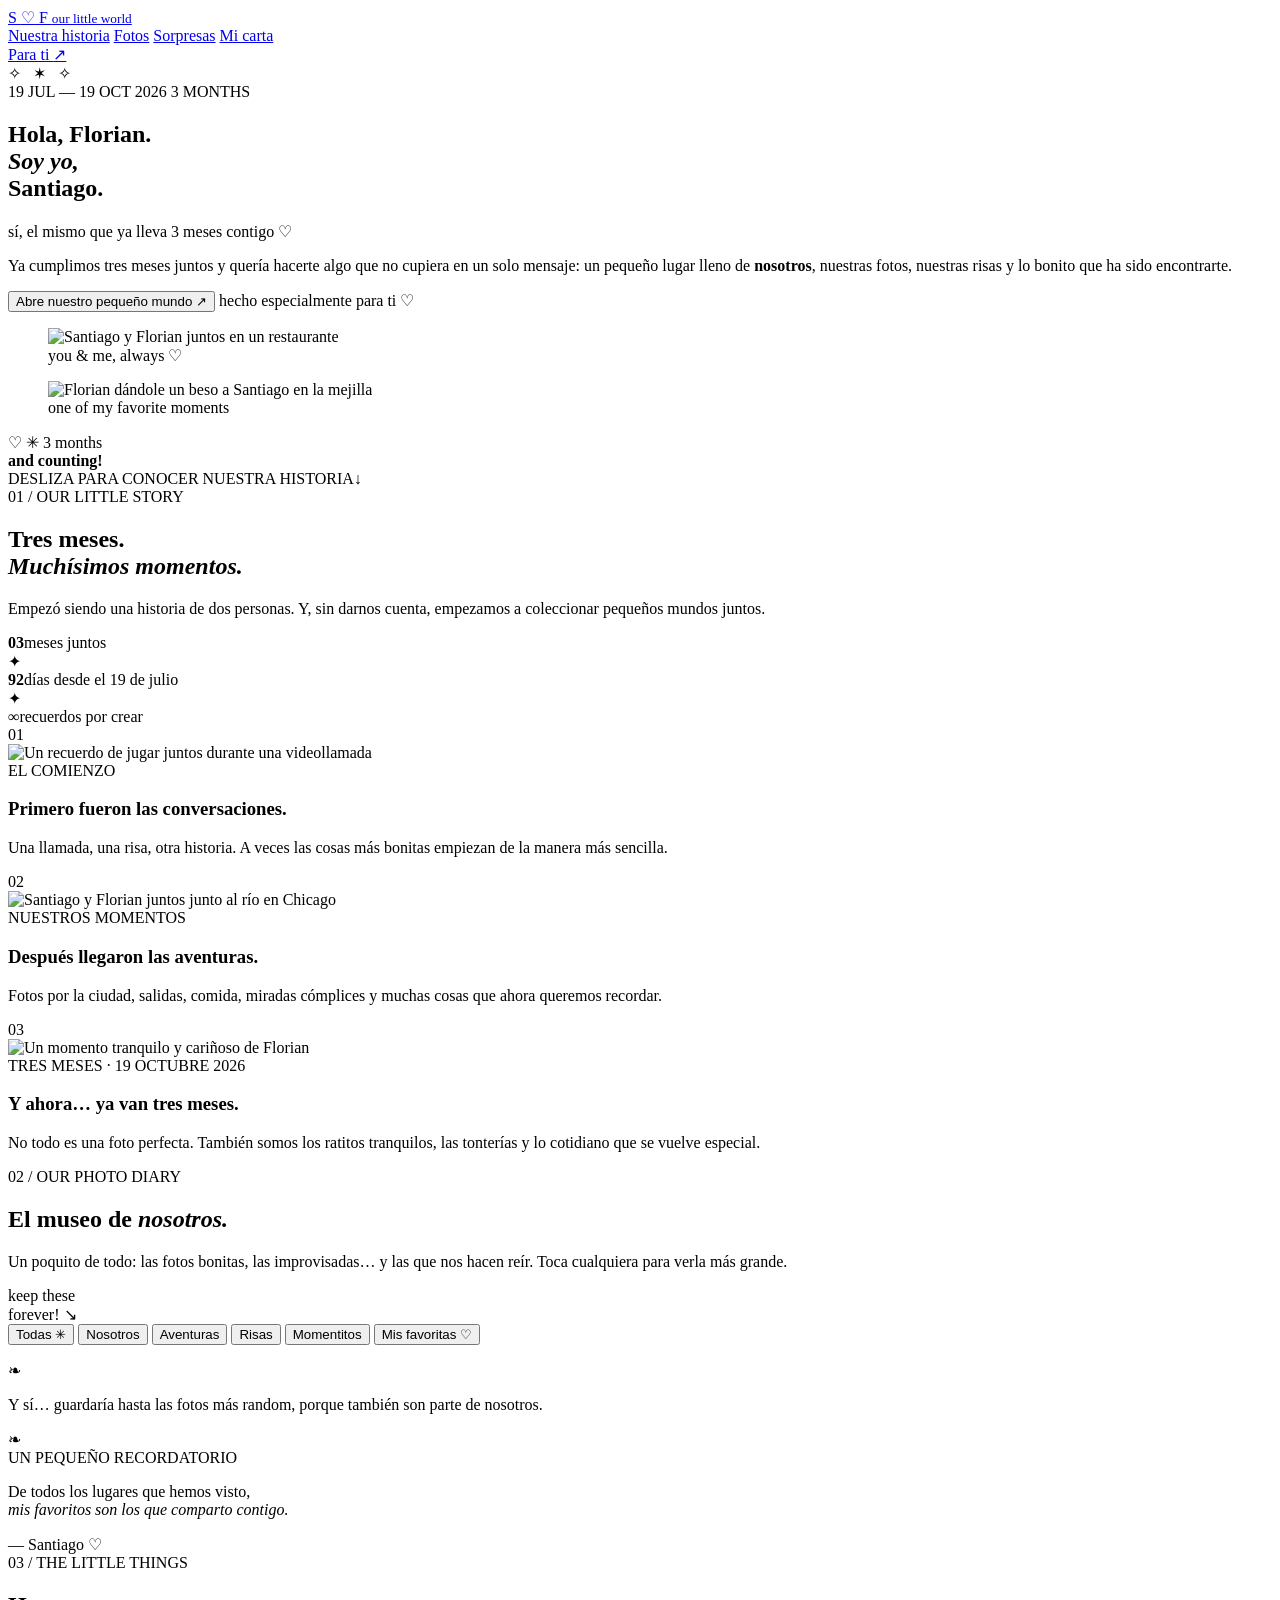
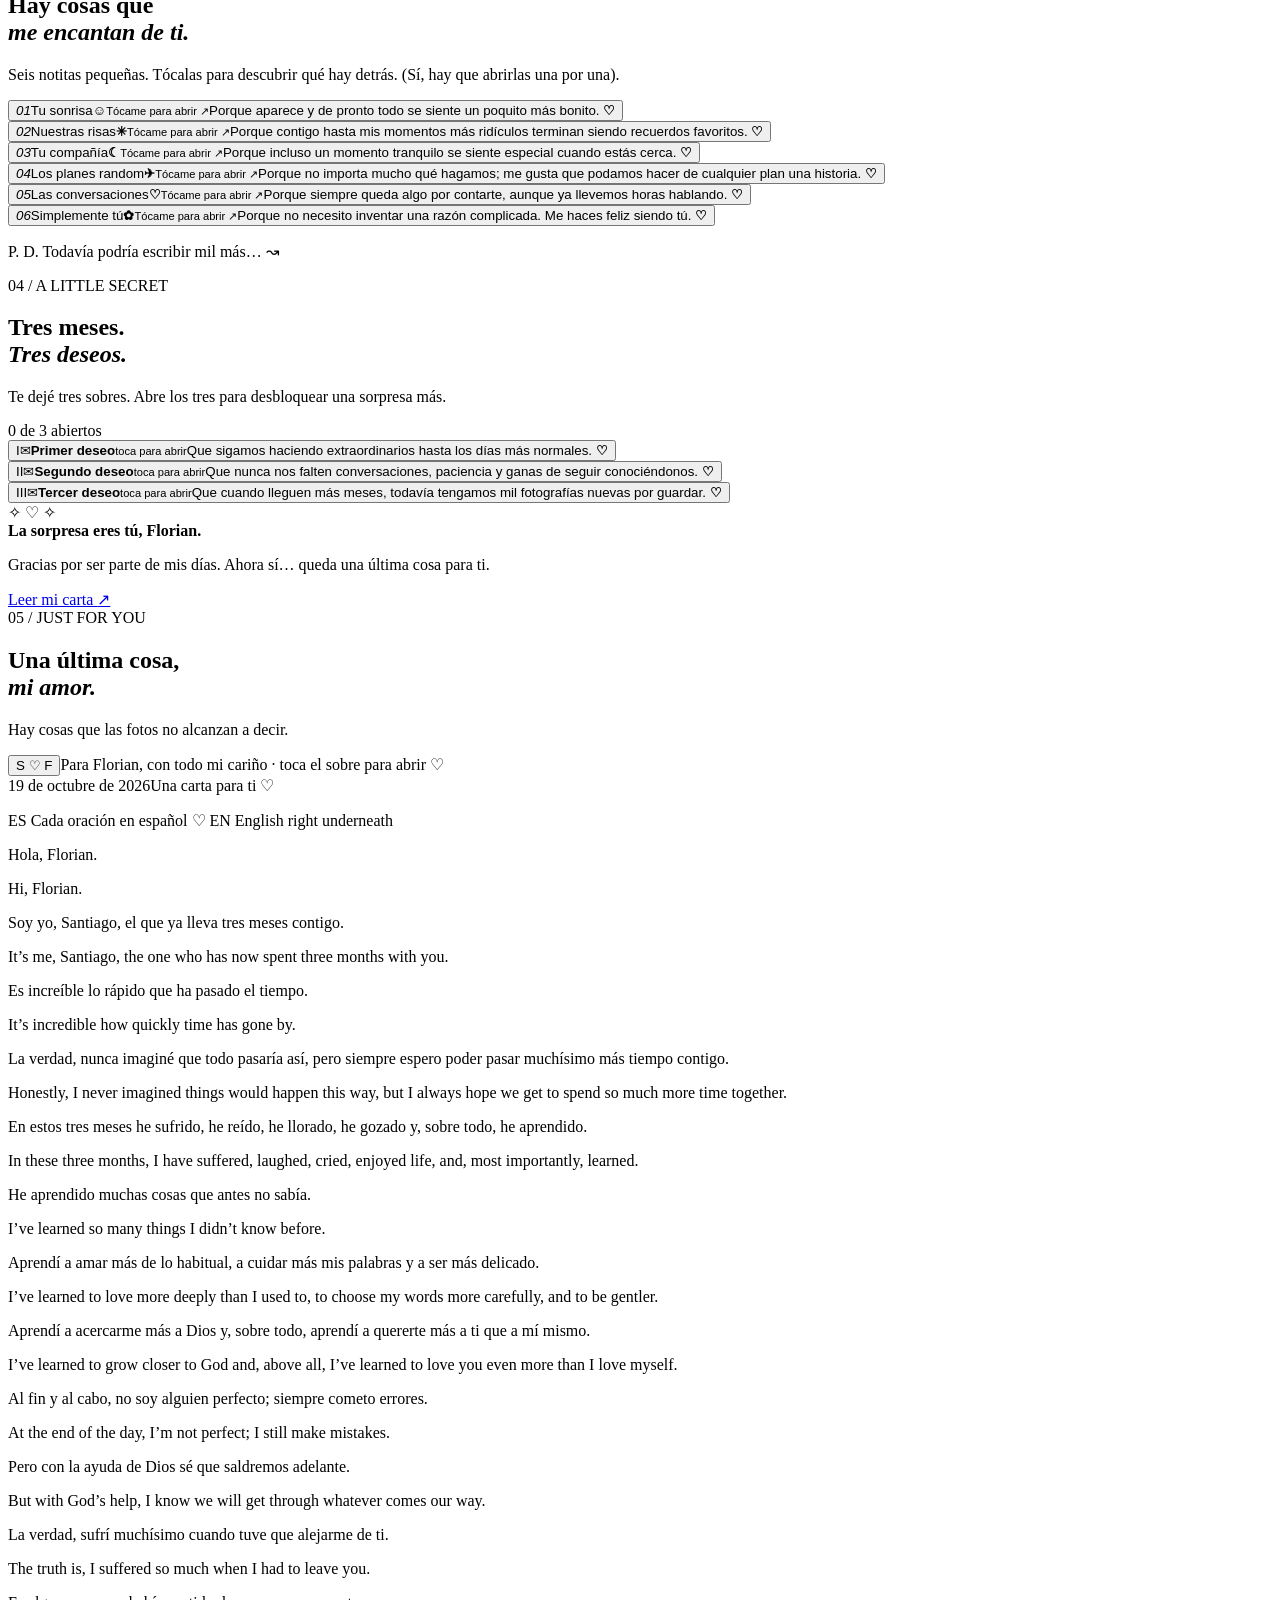
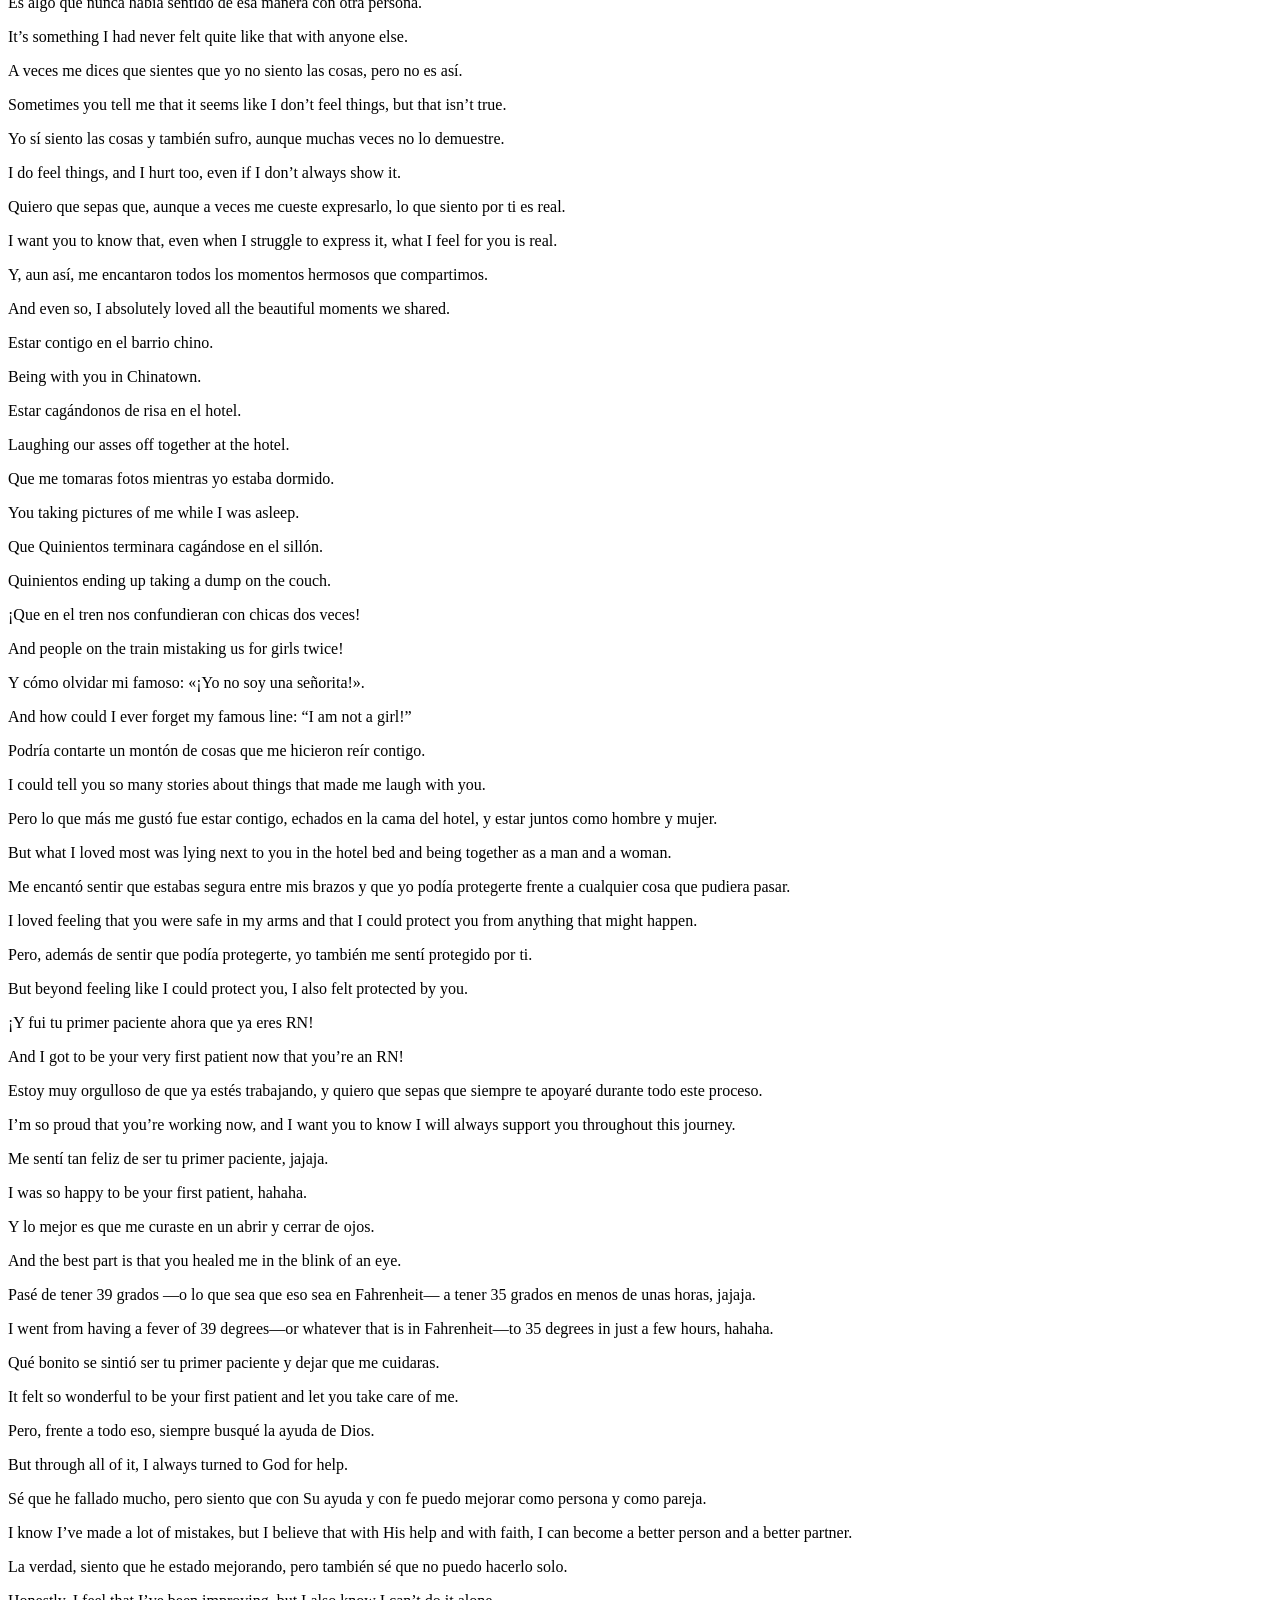
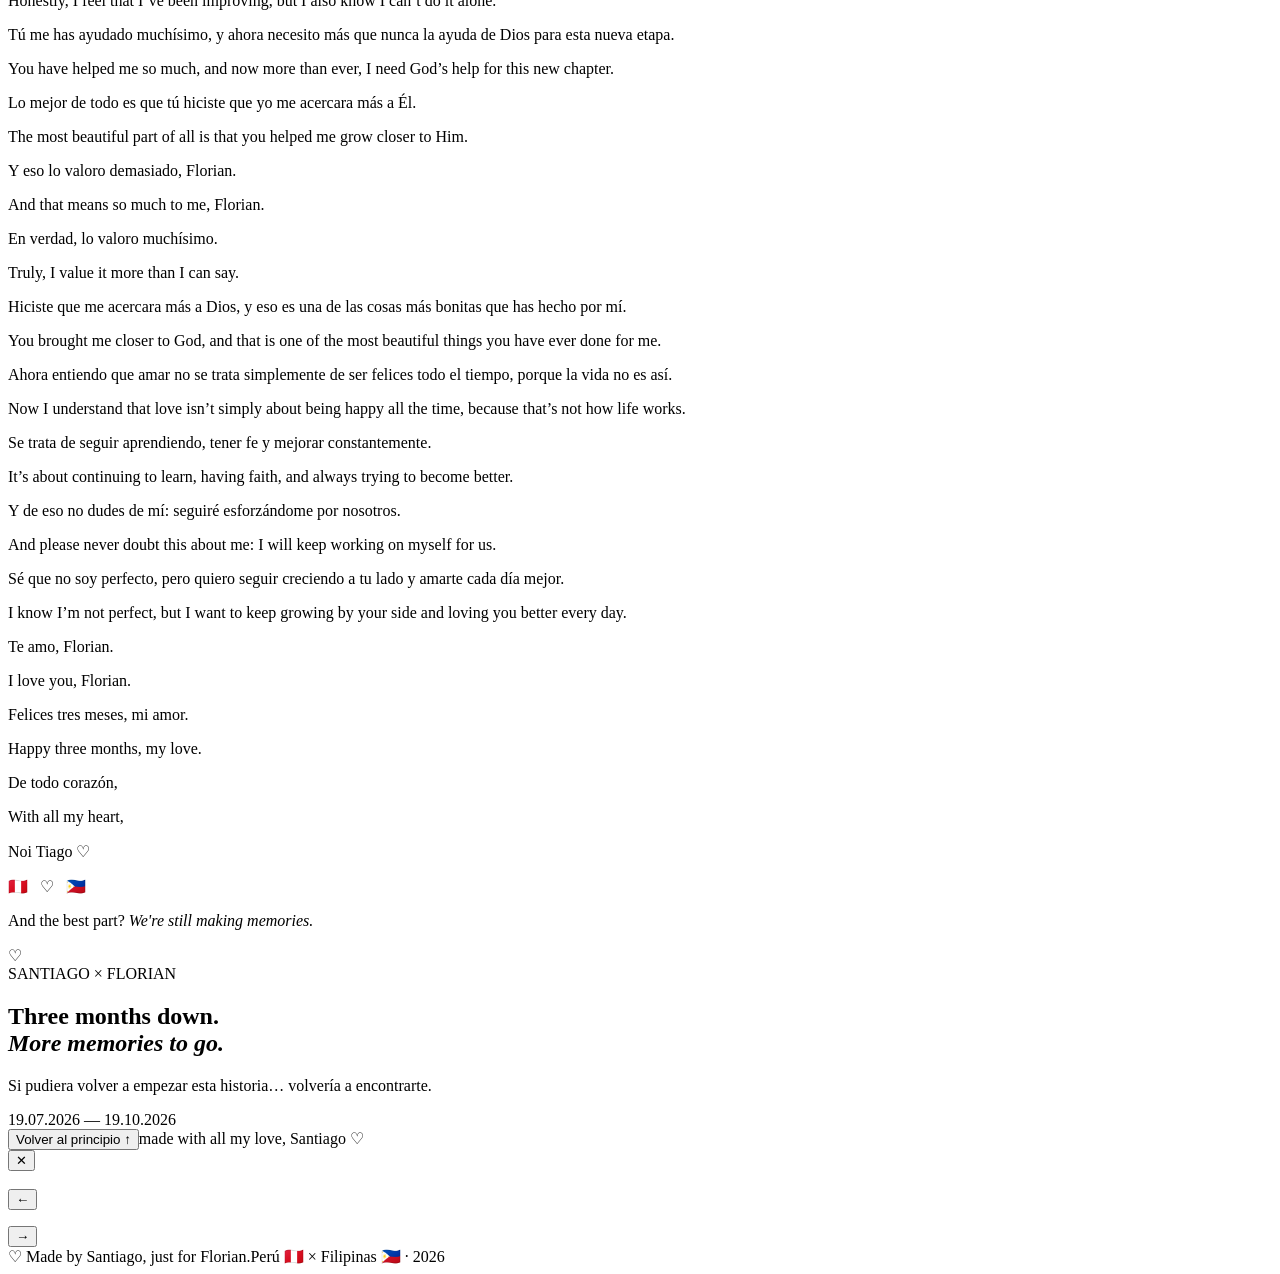
==== tres-meses/index.html @ 8ac34830 "Add three-month anniversary page with bilingual letter" ====
<!doctype html>
<html lang="es">
<head>
  <meta charset="utf-8">
  <meta name="viewport" content="width=device-width, initial-scale=1, viewport-fit=cover">
  <meta name="theme-color" content="#18121e">
  <meta name="description" content="Una pequeña sorpresa de Santiago para Florian: nuestros primeros tres meses juntos. ❤️">
  <meta property="og:title" content="Florian, ya son tres meses ♡">
  <meta property="og:description" content="Una historia contada en fotos, risas y recuerdos. Con amor, Santiago.">
  <meta property="og:type" content="website">
  <meta property="og:image" content="assets/beso.webp">
  <title>Florian ♡ Three Months With You</title>
  <link rel="preconnect" href="https://fonts.googleapis.com">
  <link rel="preconnect" href="https://fonts.gstatic.com" crossorigin>
  <link href="https://fonts.googleapis.com/css2?family=DM+Sans:wght@400;500;600;700&family=DM+Serif+Display:ital@0;1&family=Caveat:wght@500;600;700&display=swap" rel="stylesheet">
  <link rel="preload" as="image" href="assets/restaurante.webp">
  <link rel="stylesheet" href="style.css">
  <script src="script.js" defer></script>
</head>
<body>
  <div class="reading-progress" id="readingProgress" aria-hidden="true"></div>
  <div class="hearts-layer" id="heartsLayer" aria-hidden="true"></div>
  <header class="site-header" id="siteHeader">
    <a class="brand" href="#inicio" aria-label="Ir al inicio">S <span>♡</span> F <small>our little world</small></a>
    <nav class="nav-links" aria-label="Secciones de nuestra historia">
      <a href="#historia">Nuestra historia</a>
      <a href="#album">Fotos</a>
      <a href="#sorpresas">Sorpresas</a>
      <a href="#carta">Mi carta</a>
    </nav>
    <a class="nav-pill" href="#carta">Para ti <span aria-hidden="true">↗</span></a>
  </header>

  <main>
    <section id="inicio" class="hero section-dark">
      <div class="hero-glow one" aria-hidden="true"></div>
      <div class="hero-glow two" aria-hidden="true"></div>
      <div class="hero-stars" aria-hidden="true">✧ &nbsp; ✶ &nbsp; ✧</div>
      <div class="hero-inner page-wrap">
        <div class="hero-copy enter-fade">
          <span class="eyebrow pink"><span class="tiny-dot"></span> 19 JUL — 19 OCT 2026 <span class="tiny-dot"></span> 3 MONTHS</span>
          <h1>Hola, Florian.<br><em>Soy yo,</em><br><span class="glow-text">Santiago.</span></h1>
          <p class="hero-handwritten">sí, el mismo que ya lleva 3 meses contigo ♡</p>
          <p class="hero-description">Ya cumplimos tres meses juntos y quería hacerte algo que no cupiera en un solo mensaje: un pequeño lugar lleno de <strong>nosotros</strong>, nuestras fotos, nuestras risas y lo bonito que ha sido encontrarte.</p>
          <div class="hero-actions">
            <button class="button-primary" id="startStory" type="button">Abre nuestro pequeño mundo <span aria-hidden="true">↗</span></button>
            <span class="hero-smallnote">hecho especialmente para ti <span aria-hidden="true">♡</span></span>
          </div>
        </div>
        <div class="hero-art enter-photo" aria-label="Fotografías de Santiago y Florian">
          <div class="hero-ring" aria-hidden="true"></div>
          <figure class="main-polaroid">
            <img src="assets/restaurante.webp" alt="Santiago y Florian juntos en un restaurante" width="1152" height="1536" fetchpriority="high">
            <figcaption>you & me, always ♡</figcaption>
          </figure>
          <figure class="kiss-polaroid">
            <img src="assets/beso.webp" alt="Florian dándole un beso a Santiago en la mejilla" width="1536" height="1152">
            <figcaption>one of my favorite moments</figcaption>
          </figure>
          <span class="heart-scribble heart-one" aria-hidden="true">♡</span>
          <span class="star-scribble" aria-hidden="true">✳</span>
          <span class="hero-sticker" aria-hidden="true">3 months<br><b>and counting!</b></span>
        </div>
      </div>
      <div class="hero-bottom page-wrap"><span>DESLIZA PARA CONOCER NUESTRA HISTORIA</span><span aria-hidden="true" class="down-arrow">↓</span></div>
    </section>

    <section id="historia" class="history-section section-light">
      <div class="page-wrap section-space">
        <div class="center-heading reveal">
          <span class="eyebrow violet">01 / OUR LITTLE STORY</span>
          <h2>Tres meses.<br><em>Muchísimos momentos.</em></h2>
          <p>Empezó siendo una historia de dos personas. Y, sin darnos cuenta, empezamos a coleccionar pequeños mundos juntos.</p>
        </div>
        <div class="count-strip reveal" aria-label="Tiempo juntos">
          <div><strong>03</strong><span>meses juntos</span></div>
          <span class="counter-separator" aria-hidden="true">✦</span>
          <div><strong id="daysTogether">92</strong><span>días desde el 19 de julio</span></div>
          <span class="counter-separator" aria-hidden="true">✦</span>
          <div><strong>∞</strong><span>recuerdos por crear</span></div>
        </div>
        <div class="story-board" aria-label="Tres capítulos de nuestros recuerdos">
          <article class="story-step reveal"><span class="story-index">01</span><div class="story-step-image rotate-left"><img src="assets/jugando-juntos.webp" alt="Un recuerdo de jugar juntos durante una videollamada" loading="lazy" width="706" height="1536"></div><div class="story-copy"><span class="tiny-label">EL COMIENZO</span><h3>Primero fueron las conversaciones.</h3><p>Una llamada, una risa, otra historia. A veces las cosas más bonitas empiezan de la manera más sencilla.</p></div></article>
          <article class="story-step reverse reveal"><span class="story-index">02</span><div class="story-step-image rotate-right"><img src="assets/puente.webp" alt="Santiago y Florian juntos junto al río en Chicago" loading="lazy" width="1536" height="1152"></div><div class="story-copy"><span class="tiny-label">NUESTROS MOMENTOS</span><h3>Después llegaron las aventuras.</h3><p>Fotos por la ciudad, salidas, comida, miradas cómplices y muchas cosas que ahora queremos recordar.</p></div></article>
          <article class="story-step reveal"><span class="story-index">03</span><div class="story-step-image rotate-left"><img src="assets/abrazados.webp" alt="Un momento tranquilo y cariñoso de Florian" loading="lazy" width="1152" height="1536"></div><div class="story-copy"><span class="tiny-label">TRES MESES · 19 OCTUBRE 2026</span><h3>Y ahora… ya van tres meses.</h3><p>No todo es una foto perfecta. También somos los ratitos tranquilos, las tonterías y lo cotidiano que se vuelve especial.</p></div></article>
        </div>
      </div>
    </section>

    <section id="album" class="album-section section-paper">
      <div class="page-wrap section-space">
        <div class="album-title-row reveal">
          <div><span class="eyebrow rose">02 / OUR PHOTO DIARY</span><h2>El museo de <em>nosotros.</em></h2><p>Un poquito de todo: las fotos bonitas, las improvisadas… y las que nos hacen reír. Toca cualquiera para verla más grande.</p></div>
          <span class="handwritten-title" aria-hidden="true">keep these<br>forever! ↘</span>
        </div>
        <div class="filter-bar" role="group" aria-label="Filtrar fotografías">
          <button class="filter-chip active" data-filter="all" aria-pressed="true" type="button">Todas <span>✳</span></button>
          <button class="filter-chip" data-filter="us" aria-pressed="false" type="button">Nosotros</button>
          <button class="filter-chip" data-filter="adventures" aria-pressed="false" type="button">Aventuras</button>
          <button class="filter-chip" data-filter="silly" aria-pressed="false" type="button">Risas</button>
          <button class="filter-chip" data-filter="little" aria-pressed="false" type="button">Momentitos</button>
          <button class="filter-chip" data-filter="favorites" aria-pressed="false" type="button">Mis favoritas ♡</button>
        </div>
        <p class="gallery-status" id="galleryStatus" aria-live="polite"></p>
        <div class="photo-grid" id="photoGrid"></div>
        <div class="album-outro reveal"><span aria-hidden="true">❧</span><p>Y sí… guardaría hasta las fotos más random, porque también son parte de nosotros.</p><span aria-hidden="true">❧</span></div>
      </div>
    </section>

    <section class="photostrip" aria-label="Un recuerdo grande en medio de nuestra historia">
      <div class="photostrip-photo" role="img" aria-label="Santiago y Florian frente a una ciudad"></div>
      <div class="photostrip-shade"></div>
      <div class="photostrip-content page-wrap reveal">
        <span class="eyebrow pink">UN PEQUEÑO RECORDATORIO</span>
        <p>De todos los lugares que hemos visto,<br><em>mis favoritos son los que comparto contigo.</em></p>
        <span class="photostrip-sig">— Santiago ♡</span>
      </div>
    </section>

    <section id="razones" class="reasons-section section-dark">
      <div class="page-wrap section-space">
        <div class="center-heading reveal"><span class="eyebrow pink">03 / THE LITTLE THINGS</span><h2>Hay cosas que<br><em>me encantan de ti.</em></h2><p>Seis notitas pequeñas. Tócalas para descubrir qué hay detrás. (Sí, hay que abrirlas una por una).</p></div>
        <div class="reasons-grid" id="reasonsGrid">
          <button class="reason-card reveal" type="button" aria-expanded="false"><span class="reason-front"><i>01</i><span>Tu sonrisa</span><b>☺</b><small>Tócame para abrir ↗</small></span><span class="reason-back">Porque aparece y de pronto todo se siente un poquito más bonito. <b>♡</b></span></button>
          <button class="reason-card reveal" type="button" aria-expanded="false"><span class="reason-front"><i>02</i><span>Nuestras risas</span><b>✳</b><small>Tócame para abrir ↗</small></span><span class="reason-back">Porque contigo hasta mis momentos más ridículos terminan siendo recuerdos favoritos. <b>♡</b></span></button>
          <button class="reason-card reveal" type="button" aria-expanded="false"><span class="reason-front"><i>03</i><span>Tu compañía</span><b>☾</b><small>Tócame para abrir ↗</small></span><span class="reason-back">Porque incluso un momento tranquilo se siente especial cuando estás cerca. <b>♡</b></span></button>
          <button class="reason-card reveal" type="button" aria-expanded="false"><span class="reason-front"><i>04</i><span>Los planes random</span><b>✈</b><small>Tócame para abrir ↗</small></span><span class="reason-back">Porque no importa mucho qué hagamos; me gusta que podamos hacer de cualquier plan una historia. <b>♡</b></span></button>
          <button class="reason-card reveal" type="button" aria-expanded="false"><span class="reason-front"><i>05</i><span>Las conversaciones</span><b>♡</b><small>Tócame para abrir ↗</small></span><span class="reason-back">Porque siempre queda algo por contarte, aunque ya llevemos horas hablando. <b>♡</b></span></button>
          <button class="reason-card reveal" type="button" aria-expanded="false"><span class="reason-front"><i>06</i><span>Simplemente tú</span><b>✿</b><small>Tócame para abrir ↗</small></span><span class="reason-back">Porque no necesito inventar una razón complicada. Me haces feliz siendo tú. <b>♡</b></span></button>
        </div>
        <p class="reasons-footer reveal">P. D. Todavía podría escribir mil más… <span>↝</span></p>
      </div>
    </section>

    <section id="sorpresas" class="wishes-section section-light">
      <div class="page-wrap section-space">
        <div class="center-heading reveal"><span class="eyebrow violet">04 / A LITTLE SECRET</span><h2>Tres meses.<br><em>Tres deseos.</em></h2><p>Te dejé tres sobres. Abre los tres para desbloquear una sorpresa más.</p></div>
        <div class="wishes-count reveal"><span id="wishesCounter">0 de 3 abiertos</span><div class="wishes-track" aria-hidden="true"><div id="wishesBar"></div></div></div>
        <div class="wishes-grid">
          <button class="wish-card reveal" data-wish="0" type="button" aria-expanded="false"><span class="wish-front"><span class="wish-number">I</span><span class="envelope-art" aria-hidden="true">✉</span><b>Primer deseo</b><small>toca para abrir</small></span><span class="wish-message">Que sigamos haciendo extraordinarios hasta los días más normales. <b>♡</b></span></button>
          <button class="wish-card reveal" data-wish="1" type="button" aria-expanded="false"><span class="wish-front"><span class="wish-number">II</span><span class="envelope-art" aria-hidden="true">✉</span><b>Segundo deseo</b><small>toca para abrir</small></span><span class="wish-message">Que nunca nos falten conversaciones, paciencia y ganas de seguir conociéndonos. <b>♡</b></span></button>
          <button class="wish-card reveal" data-wish="2" type="button" aria-expanded="false"><span class="wish-front"><span class="wish-number">III</span><span class="envelope-art" aria-hidden="true">✉</span><b>Tercer deseo</b><small>toca para abrir</small></span><span class="wish-message">Que cuando lleguen más meses, todavía tengamos mil fotografías nuevas por guardar. <b>♡</b></span></button>
        </div>
        <div class="bonus-message" id="bonusMessage" role="status" aria-live="polite"><div aria-hidden="true">✧ ♡ ✧</div><strong>La sorpresa eres tú, Florian.</strong><p>Gracias por ser parte de mis días. Ahora sí… queda una última cosa para ti.</p><a class="button-primary" href="#carta">Leer mi carta <span aria-hidden="true">↗</span></a></div>
      </div>
    </section>

    <section id="carta" class="letter-section section-dark">
      <div class="letter-orb" aria-hidden="true"></div>
      <div class="page-wrap section-space letter-container">
        <div class="center-heading reveal"><span class="eyebrow pink">05 / JUST FOR YOU</span><h2>Una última cosa,<br><em>mi amor.</em></h2><p>Hay cosas que las fotos no alcanzan a decir.</p></div>
        <div class="envelope-scene reveal" id="envelopeScene"><button class="big-envelope" id="openLetter" type="button" aria-controls="letterPaper" aria-expanded="false" aria-label="Abrir la carta de Santiago para Florian"><span class="envelope-flap"></span><span class="envelope-pocket"></span><span class="envelope-seal">S ♡ F</span></button><span class="envelope-hint" id="envelopeHint">Para Florian, con todo mi cariño · toca el sobre para abrir ♡</span></div>
        <article class="letter-paper" id="letterPaper" aria-hidden="true" tabindex="-1">
          <div class="paper-top"><span>19 de octubre de 2026</span><span>Una carta para ti ♡</span></div>
          <p class="letter-guide"><span>ES</span> Cada oración en español <span class="guide-separator">♡</span> <span>EN</span> English right underneath</p>
          <div class="letter-paragraph">
<div class="letter-pair"><p class="letter-es" lang="es">Hola, Florian.</p><p class="letter-en" lang="en">Hi, Florian.</p></div>
<div class="letter-pair"><p class="letter-es" lang="es">Soy yo, Santiago, el que ya lleva tres meses contigo.</p><p class="letter-en" lang="en">It’s me, Santiago, the one who has now spent three months with you.</p></div>
<div class="letter-pair"><p class="letter-es" lang="es">Es increíble lo rápido que ha pasado el tiempo.</p><p class="letter-en" lang="en">It’s incredible how quickly time has gone by.</p></div>
<div class="letter-pair"><p class="letter-es" lang="es">La verdad, nunca imaginé que todo pasaría así, pero siempre espero poder pasar muchísimo más tiempo contigo.</p><p class="letter-en" lang="en">Honestly, I never imagined things would happen this way, but I always hope we get to spend so much more time together.</p></div>
</div>
          <div class="letter-paragraph">
<div class="letter-pair"><p class="letter-es" lang="es">En estos tres meses he sufrido, he reído, he llorado, he gozado y, sobre todo, he aprendido.</p><p class="letter-en" lang="en">In these three months, I have suffered, laughed, cried, enjoyed life, and, most importantly, learned.</p></div>
<div class="letter-pair"><p class="letter-es" lang="es">He aprendido muchas cosas que antes no sabía.</p><p class="letter-en" lang="en">I’ve learned so many things I didn’t know before.</p></div>
<div class="letter-pair"><p class="letter-es" lang="es">Aprendí a amar más de lo habitual, a cuidar más mis palabras y a ser más delicado.</p><p class="letter-en" lang="en">I’ve learned to love more deeply than I used to, to choose my words more carefully, and to be gentler.</p></div>
<div class="letter-pair"><p class="letter-es" lang="es">Aprendí a acercarme más a Dios y, sobre todo, aprendí a quererte más a ti que a mí mismo.</p><p class="letter-en" lang="en">I’ve learned to grow closer to God and, above all, I’ve learned to love you even more than I love myself.</p></div>
<div class="letter-pair"><p class="letter-es" lang="es">Al fin y al cabo, no soy alguien perfecto; siempre cometo errores.</p><p class="letter-en" lang="en">At the end of the day, I’m not perfect; I still make mistakes.</p></div>
<div class="letter-pair"><p class="letter-es" lang="es">Pero con la ayuda de Dios sé que saldremos adelante.</p><p class="letter-en" lang="en">But with God’s help, I know we will get through whatever comes our way.</p></div>
</div>
          <div class="letter-paragraph">
<div class="letter-pair"><p class="letter-es" lang="es">La verdad, sufrí muchísimo cuando tuve que alejarme de ti.</p><p class="letter-en" lang="en">The truth is, I suffered so much when I had to leave you.</p></div>
<div class="letter-pair"><p class="letter-es" lang="es">Es algo que nunca había sentido de esa manera con otra persona.</p><p class="letter-en" lang="en">It’s something I had never felt quite like that with anyone else.</p></div>
<div class="letter-pair"><p class="letter-es" lang="es">A veces me dices que sientes que yo no siento las cosas, pero no es así.</p><p class="letter-en" lang="en">Sometimes you tell me that it seems like I don’t feel things, but that isn’t true.</p></div>
<div class="letter-pair"><p class="letter-es" lang="es">Yo sí siento las cosas y también sufro, aunque muchas veces no lo demuestre.</p><p class="letter-en" lang="en">I do feel things, and I hurt too, even if I don’t always show it.</p></div>
<div class="letter-pair"><p class="letter-es" lang="es">Quiero que sepas que, aunque a veces me cueste expresarlo, lo que siento por ti es real.</p><p class="letter-en" lang="en">I want you to know that, even when I struggle to express it, what I feel for you is real.</p></div>
</div>
          <div class="letter-paragraph">
<div class="letter-pair"><p class="letter-es" lang="es">Y, aun así, me encantaron todos los momentos hermosos que compartimos.</p><p class="letter-en" lang="en">And even so, I absolutely loved all the beautiful moments we shared.</p></div>
<div class="letter-pair"><p class="letter-es" lang="es">Estar contigo en el barrio chino.</p><p class="letter-en" lang="en">Being with you in Chinatown.</p></div>
<div class="letter-pair"><p class="letter-es" lang="es">Estar cagándonos de risa en el hotel.</p><p class="letter-en" lang="en">Laughing our asses off together at the hotel.</p></div>
<div class="letter-pair"><p class="letter-es" lang="es">Que me tomaras fotos mientras yo estaba dormido.</p><p class="letter-en" lang="en">You taking pictures of me while I was asleep.</p></div>
<div class="letter-pair"><p class="letter-es" lang="es">Que Quinientos terminara cagándose en el sillón.</p><p class="letter-en" lang="en">Quinientos ending up taking a dump on the couch.</p></div>
<div class="letter-pair"><p class="letter-es" lang="es">¡Que en el tren nos confundieran con chicas dos veces!</p><p class="letter-en" lang="en">And people on the train mistaking us for girls twice!</p></div>
<div class="letter-pair"><p class="letter-es" lang="es">Y cómo olvidar mi famoso: «¡Yo no soy una señorita!».</p><p class="letter-en" lang="en">And how could I ever forget my famous line: “I am not a girl!”</p></div>
<div class="letter-pair"><p class="letter-es" lang="es">Podría contarte un montón de cosas que me hicieron reír contigo.</p><p class="letter-en" lang="en">I could tell you so many stories about things that made me laugh with you.</p></div>
</div>
          <div class="letter-paragraph">
<div class="letter-pair"><p class="letter-es" lang="es">Pero lo que más me gustó fue estar contigo, echados en la cama del hotel, y estar juntos como hombre y mujer.</p><p class="letter-en" lang="en">But what I loved most was lying next to you in the hotel bed and being together as a man and a woman.</p></div>
<div class="letter-pair"><p class="letter-es" lang="es">Me encantó sentir que estabas segura entre mis brazos y que yo podía protegerte frente a cualquier cosa que pudiera pasar.</p><p class="letter-en" lang="en">I loved feeling that you were safe in my arms and that I could protect you from anything that might happen.</p></div>
<div class="letter-pair"><p class="letter-es" lang="es">Pero, además de sentir que podía protegerte, yo también me sentí protegido por ti.</p><p class="letter-en" lang="en">But beyond feeling like I could protect you, I also felt protected by you.</p></div>
</div>
          <div class="letter-paragraph">
<div class="letter-pair"><p class="letter-es" lang="es">¡Y fui tu primer paciente ahora que ya eres RN!</p><p class="letter-en" lang="en">And I got to be your very first patient now that you’re an RN!</p></div>
<div class="letter-pair"><p class="letter-es" lang="es">Estoy muy orgulloso de que ya estés trabajando, y quiero que sepas que siempre te apoyaré durante todo este proceso.</p><p class="letter-en" lang="en">I’m so proud that you’re working now, and I want you to know I will always support you throughout this journey.</p></div>
<div class="letter-pair"><p class="letter-es" lang="es">Me sentí tan feliz de ser tu primer paciente, jajaja.</p><p class="letter-en" lang="en">I was so happy to be your first patient, hahaha.</p></div>
<div class="letter-pair"><p class="letter-es" lang="es">Y lo mejor es que me curaste en un abrir y cerrar de ojos.</p><p class="letter-en" lang="en">And the best part is that you healed me in the blink of an eye.</p></div>
<div class="letter-pair"><p class="letter-es" lang="es">Pasé de tener 39 grados —o lo que sea que eso sea en Fahrenheit— a tener 35 grados en menos de unas horas, jajaja.</p><p class="letter-en" lang="en">I went from having a fever of 39 degrees—or whatever that is in Fahrenheit—to 35 degrees in just a few hours, hahaha.</p></div>
<div class="letter-pair"><p class="letter-es" lang="es">Qué bonito se sintió ser tu primer paciente y dejar que me cuidaras.</p><p class="letter-en" lang="en">It felt so wonderful to be your first patient and let you take care of me.</p></div>
</div>
          <div class="letter-paragraph">
<div class="letter-pair"><p class="letter-es" lang="es">Pero, frente a todo eso, siempre busqué la ayuda de Dios.</p><p class="letter-en" lang="en">But through all of it, I always turned to God for help.</p></div>
<div class="letter-pair"><p class="letter-es" lang="es">Sé que he fallado mucho, pero siento que con Su ayuda y con fe puedo mejorar como persona y como pareja.</p><p class="letter-en" lang="en">I know I’ve made a lot of mistakes, but I believe that with His help and with faith, I can become a better person and a better partner.</p></div>
<div class="letter-pair"><p class="letter-es" lang="es">La verdad, siento que he estado mejorando, pero también sé que no puedo hacerlo solo.</p><p class="letter-en" lang="en">Honestly, I feel that I’ve been improving, but I also know I can’t do it alone.</p></div>
<div class="letter-pair"><p class="letter-es" lang="es">Tú me has ayudado muchísimo, y ahora necesito más que nunca la ayuda de Dios para esta nueva etapa.</p><p class="letter-en" lang="en">You have helped me so much, and now more than ever, I need God’s help for this new chapter.</p></div>
<div class="letter-pair"><p class="letter-es" lang="es">Lo mejor de todo es que tú hiciste que yo me acercara más a Él.</p><p class="letter-en" lang="en">The most beautiful part of all is that you helped me grow closer to Him.</p></div>
<div class="letter-pair"><p class="letter-es" lang="es">Y eso lo valoro demasiado, Florian.</p><p class="letter-en" lang="en">And that means so much to me, Florian.</p></div>
<div class="letter-pair"><p class="letter-es" lang="es">En verdad, lo valoro muchísimo.</p><p class="letter-en" lang="en">Truly, I value it more than I can say.</p></div>
<div class="letter-pair"><p class="letter-es" lang="es">Hiciste que me acercara más a Dios, y eso es una de las cosas más bonitas que has hecho por mí.</p><p class="letter-en" lang="en">You brought me closer to God, and that is one of the most beautiful things you have ever done for me.</p></div>
</div>
          <div class="letter-paragraph">
<div class="letter-pair"><p class="letter-es" lang="es">Ahora entiendo que amar no se trata simplemente de ser felices todo el tiempo, porque la vida no es así.</p><p class="letter-en" lang="en">Now I understand that love isn’t simply about being happy all the time, because that’s not how life works.</p></div>
<div class="letter-pair"><p class="letter-es" lang="es">Se trata de seguir aprendiendo, tener fe y mejorar constantemente.</p><p class="letter-en" lang="en">It’s about continuing to learn, having faith, and always trying to become better.</p></div>
<div class="letter-pair"><p class="letter-es" lang="es">Y de eso no dudes de mí: seguiré esforzándome por nosotros.</p><p class="letter-en" lang="en">And please never doubt this about me: I will keep working on myself for us.</p></div>
<div class="letter-pair"><p class="letter-es" lang="es">Sé que no soy perfecto, pero quiero seguir creciendo a tu lado y amarte cada día mejor.</p><p class="letter-en" lang="en">I know I’m not perfect, but I want to keep growing by your side and loving you better every day.</p></div>
<div class="letter-pair"><p class="letter-es" lang="es">Te amo, Florian.</p><p class="letter-en" lang="en">I love you, Florian.</p></div>
<div class="letter-pair"><p class="letter-es" lang="es">Felices tres meses, mi amor.</p><p class="letter-en" lang="en">Happy three months, my love.</p></div>
</div>
          <div class="letter-signature letter-pair">
            <p class="letter-es" lang="es">De todo corazón,</p>
            <p class="letter-en" lang="en">With all my heart,</p>
            <p class="letter-signature-name">Noi Tiago ♡</p>
          </div>
          <div class="paper-stamp">🇵🇪 &nbsp; ♡ &nbsp; 🇵🇭</div>
        </article>
        <p class="letter-after reveal">And the best part? <em>We're still making memories.</em></p>
      </div>
    </section>

    <section id="final" class="final-section section-dark">
      <div class="final-photo" role="img" aria-label="Florian besando a Santiago en la mejilla"></div><div class="final-overlay"></div>
      <div class="page-wrap final-content reveal"><div class="final-icon" aria-hidden="true">♡</div><span class="eyebrow pink">SANTIAGO × FLORIAN</span><h2>Three months down.<br><em>More memories to go.</em></h2><p>Si pudiera volver a empezar esta historia… volvería a encontrarte.</p><div class="date-pill">19.07.2026 — 19.10.2026</div><button id="replayStory" class="button-secondary" type="button">Volver al principio <span aria-hidden="true">↑</span></button><span class="last-note">made with all my love, Santiago ♡</span></div>
    </section>
  </main>

  <div class="lightbox" id="lightbox" role="dialog" aria-modal="true" aria-label="Fotografía ampliada" aria-hidden="true" tabindex="-1">
    <div class="lightbox-backdrop" id="lightboxBackdrop"></div>
    <div class="lightbox-content"><button id="closeLightbox" type="button" class="lightbox-close" aria-label="Cerrar fotografía">✕</button><div class="lightbox-image-wrap"><img id="lightboxImage" src="assets/beso.webp" alt=""></div><div class="lightbox-footer"><button type="button" id="lightboxPrev" class="lightbox-arrow" aria-label="Fotografía anterior">←</button><div><p id="lightboxCaption"></p><small id="lightboxCount"></small></div><button type="button" id="lightboxNext" class="lightbox-arrow" aria-label="Fotografía siguiente">→</button></div></div>
  </div>

  <footer class="site-footer"><span>♡ Made by Santiago, just for Florian.</span><span>Perú 🇵🇪 × Filipinas 🇵🇭 · 2026</span></footer>
</body>
</html>
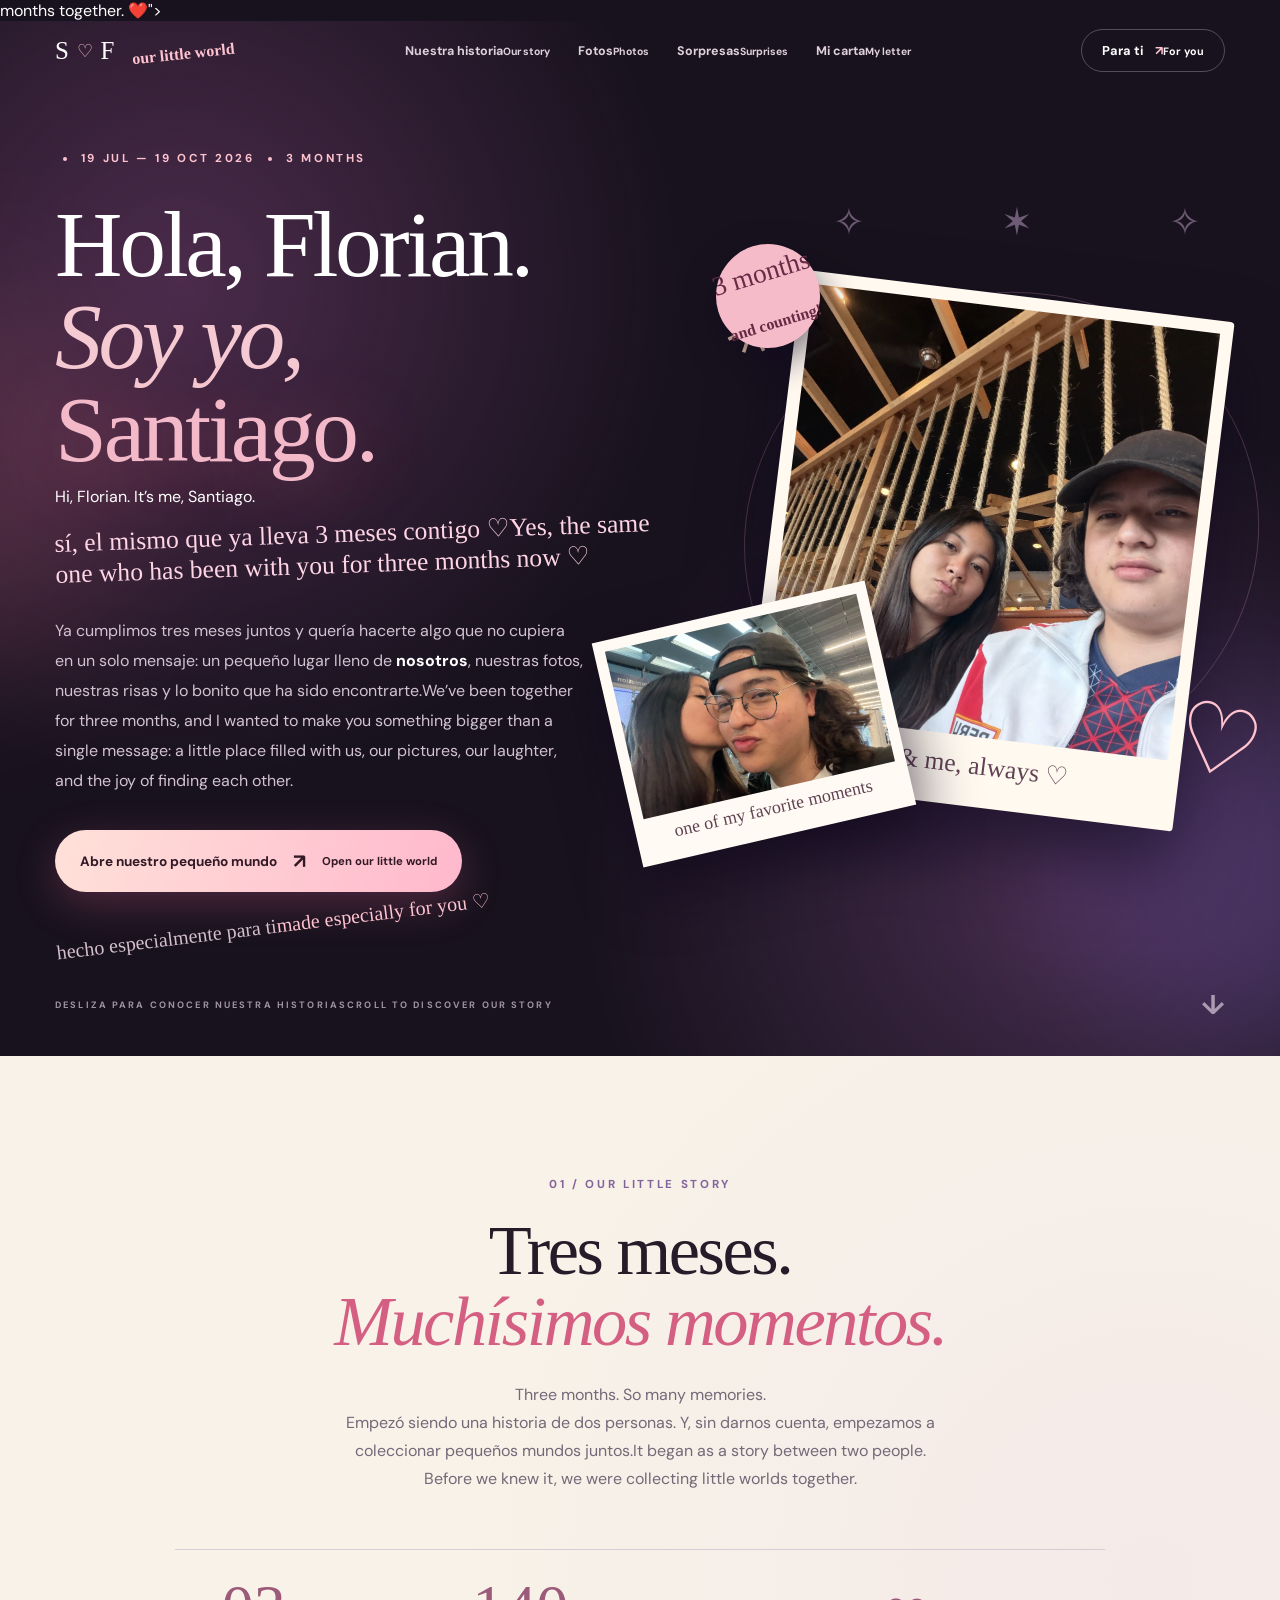
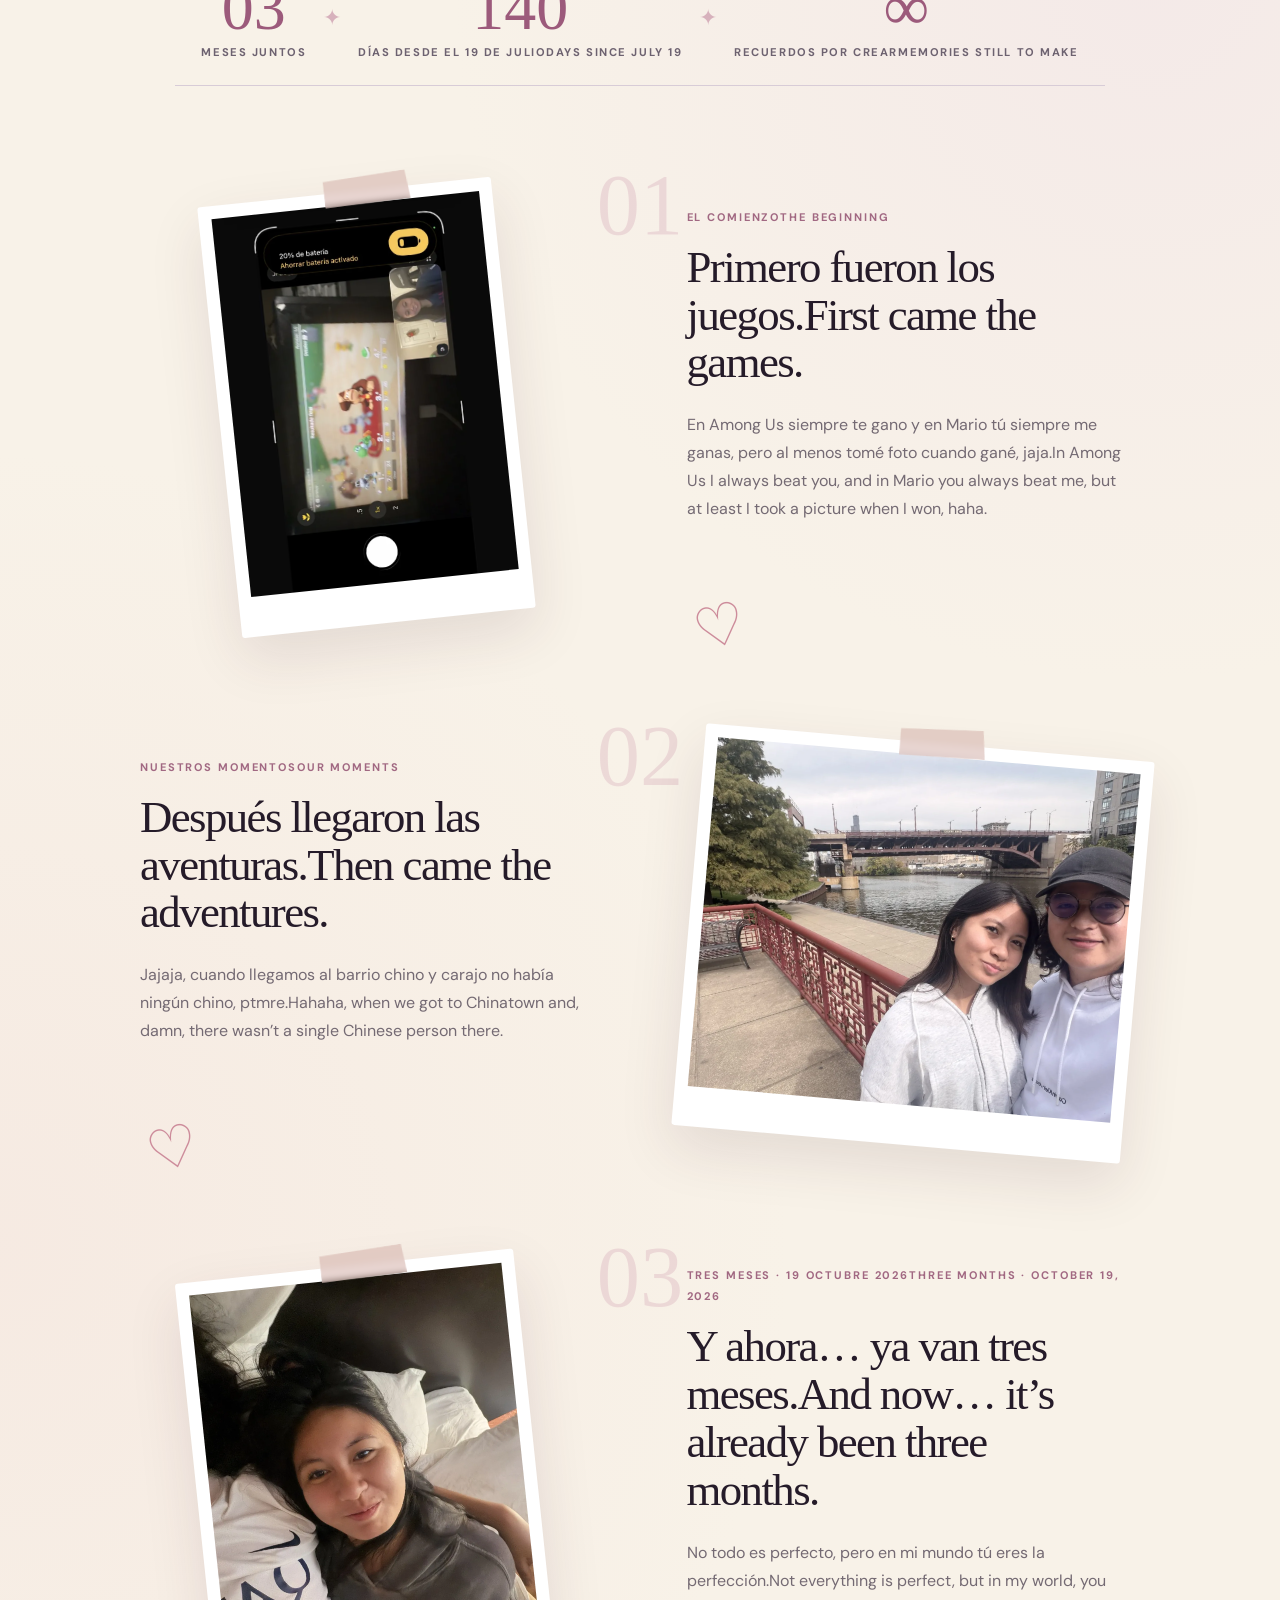
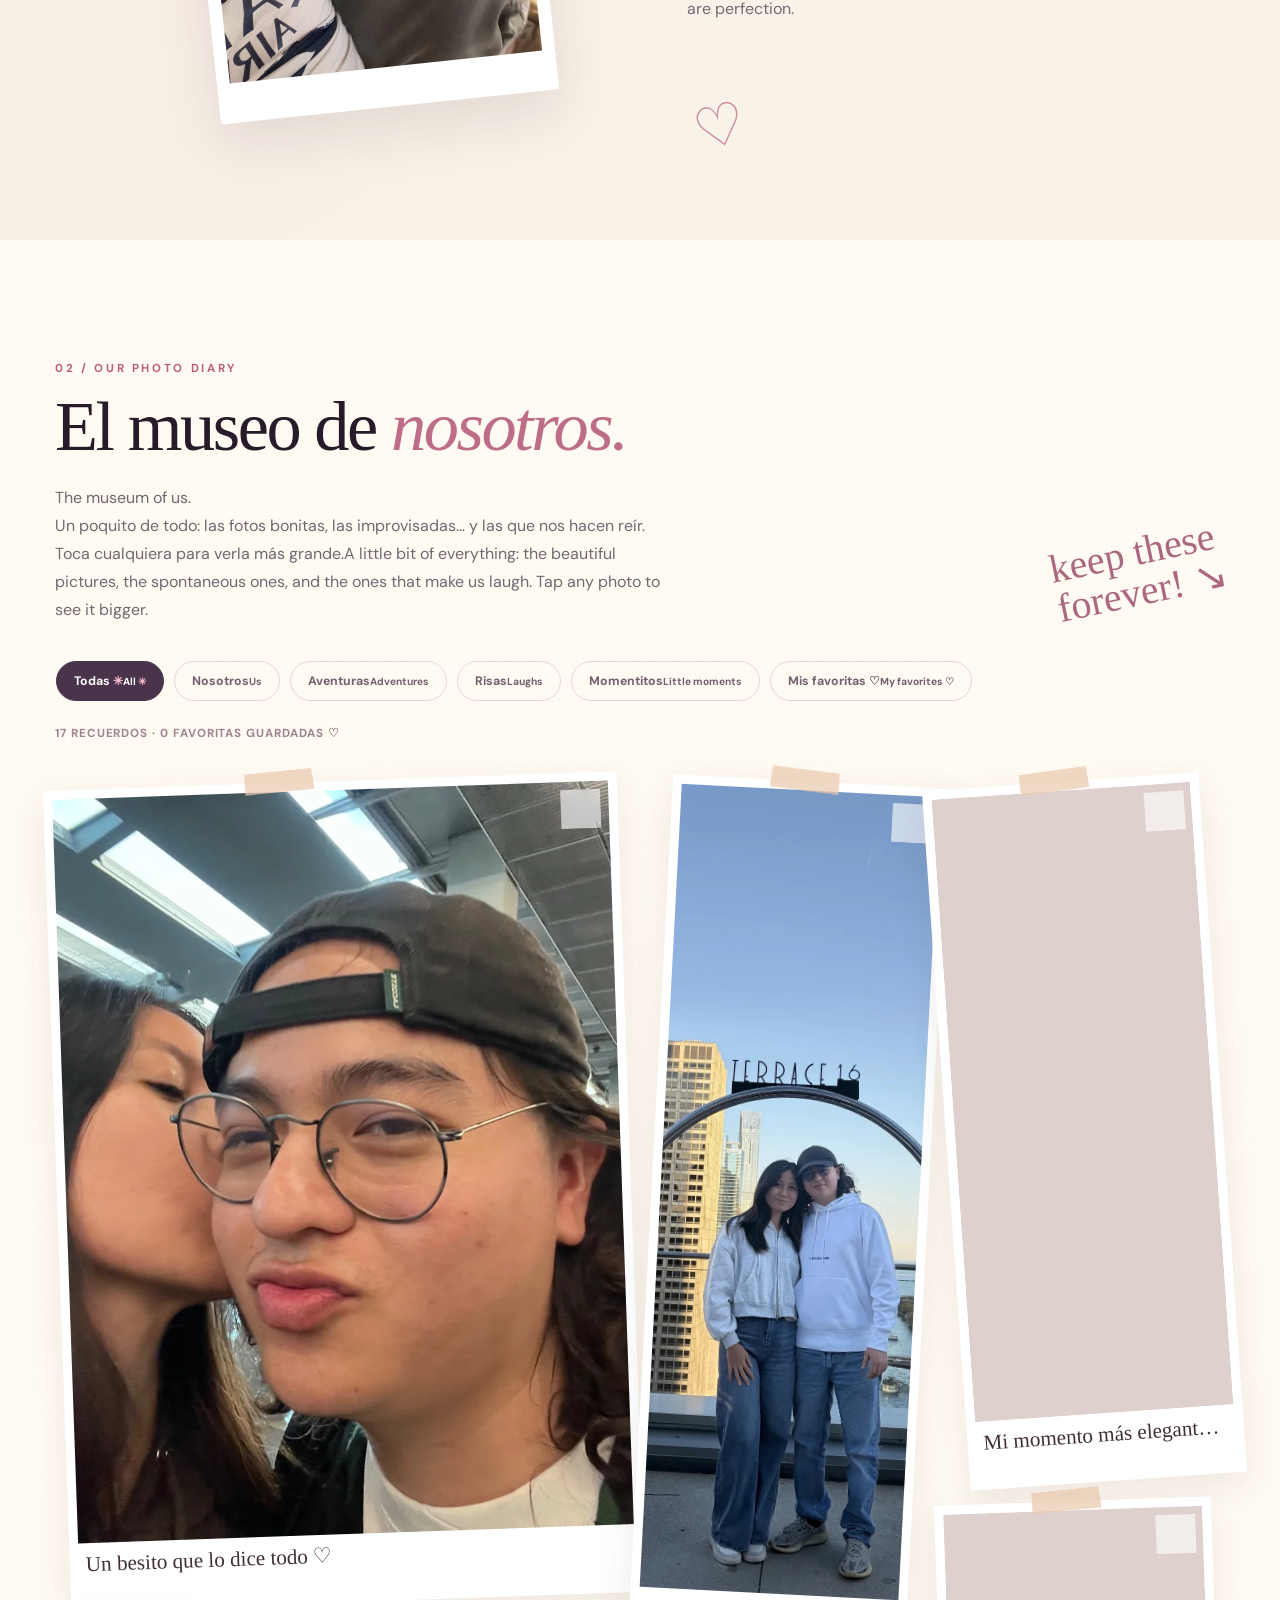
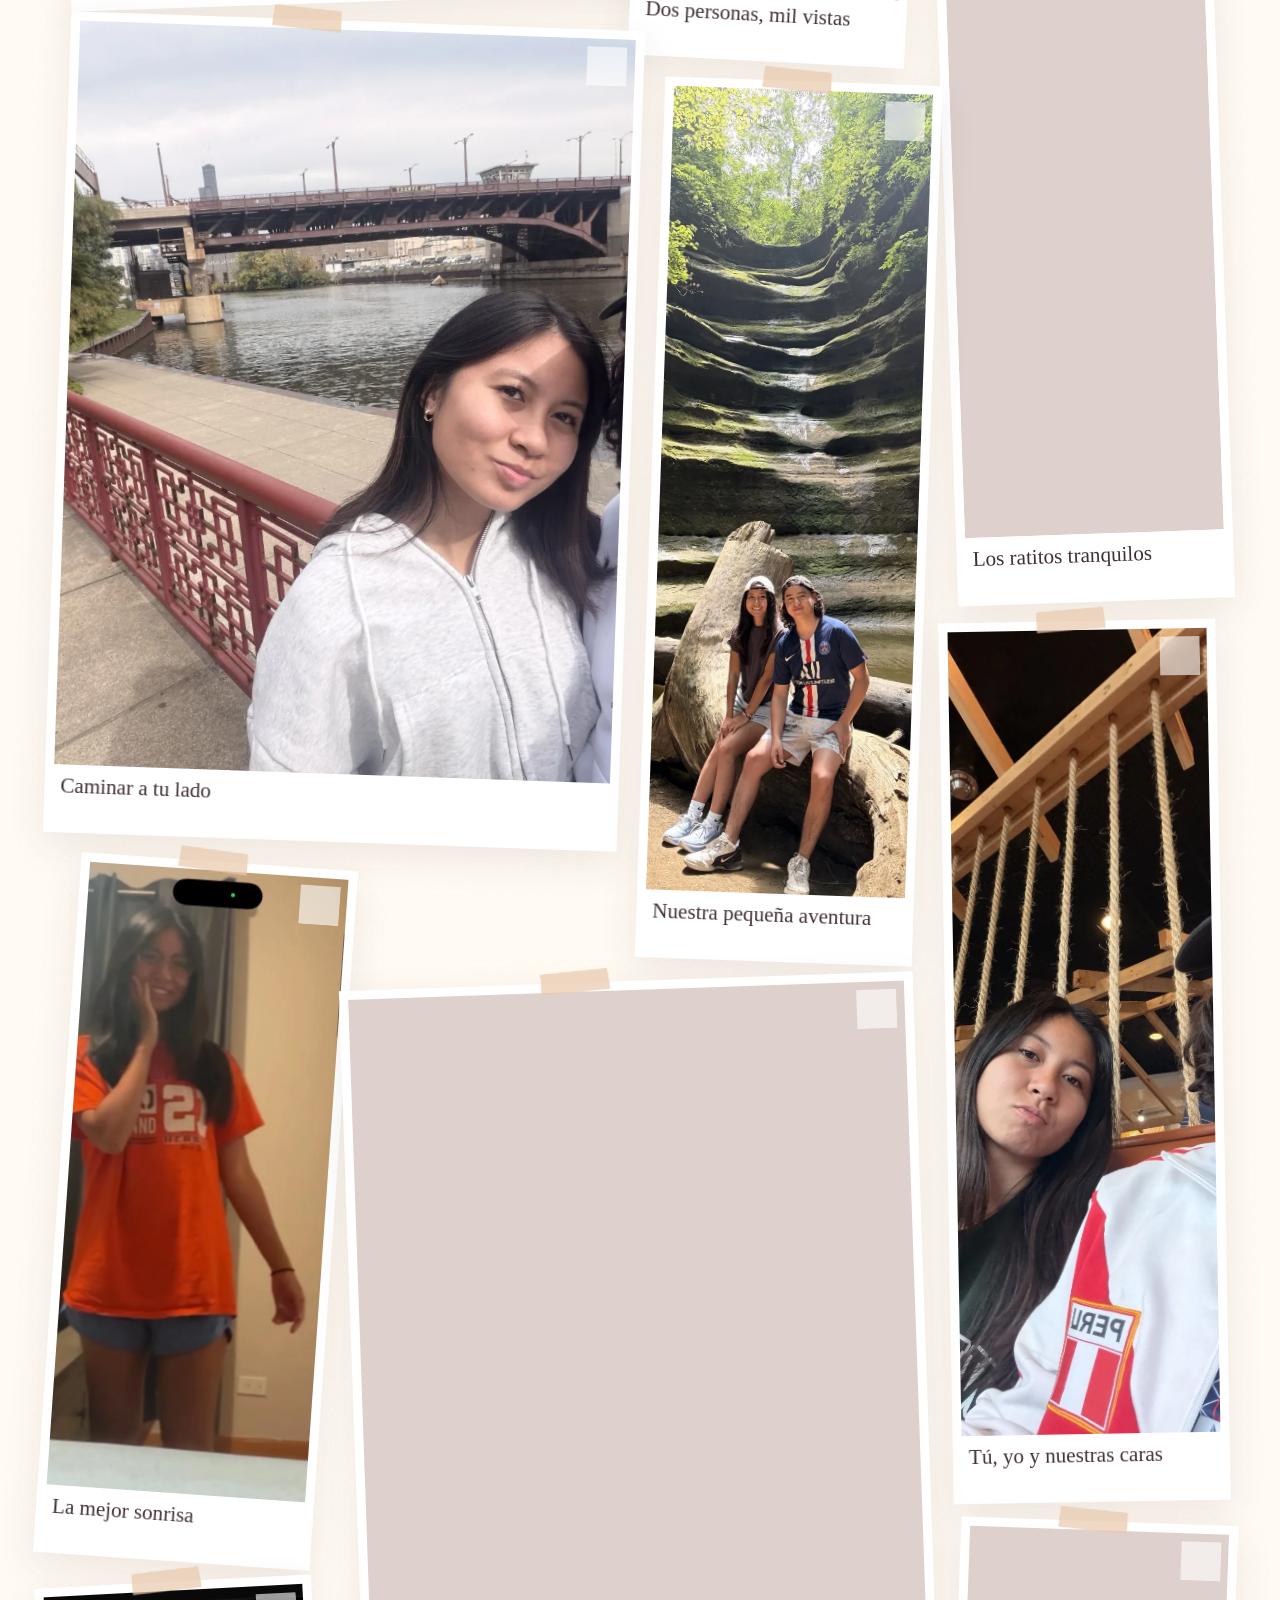
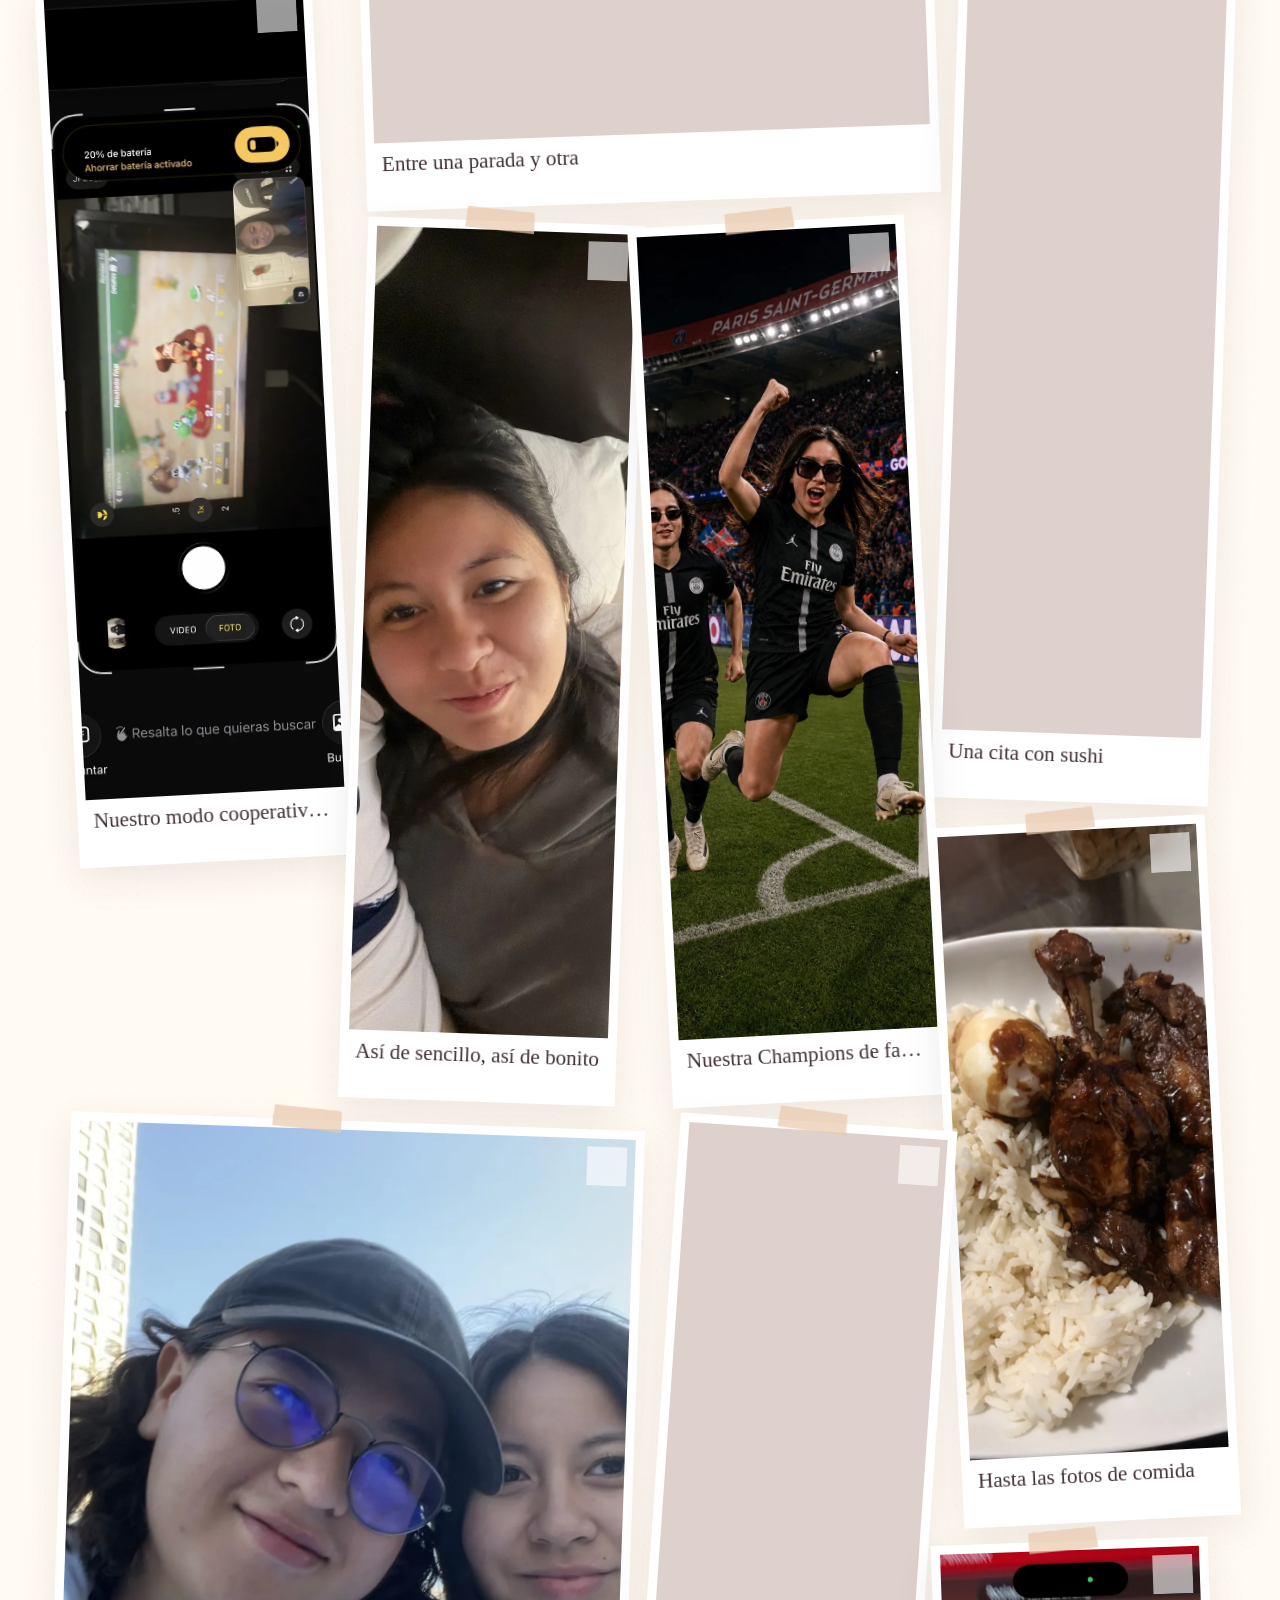
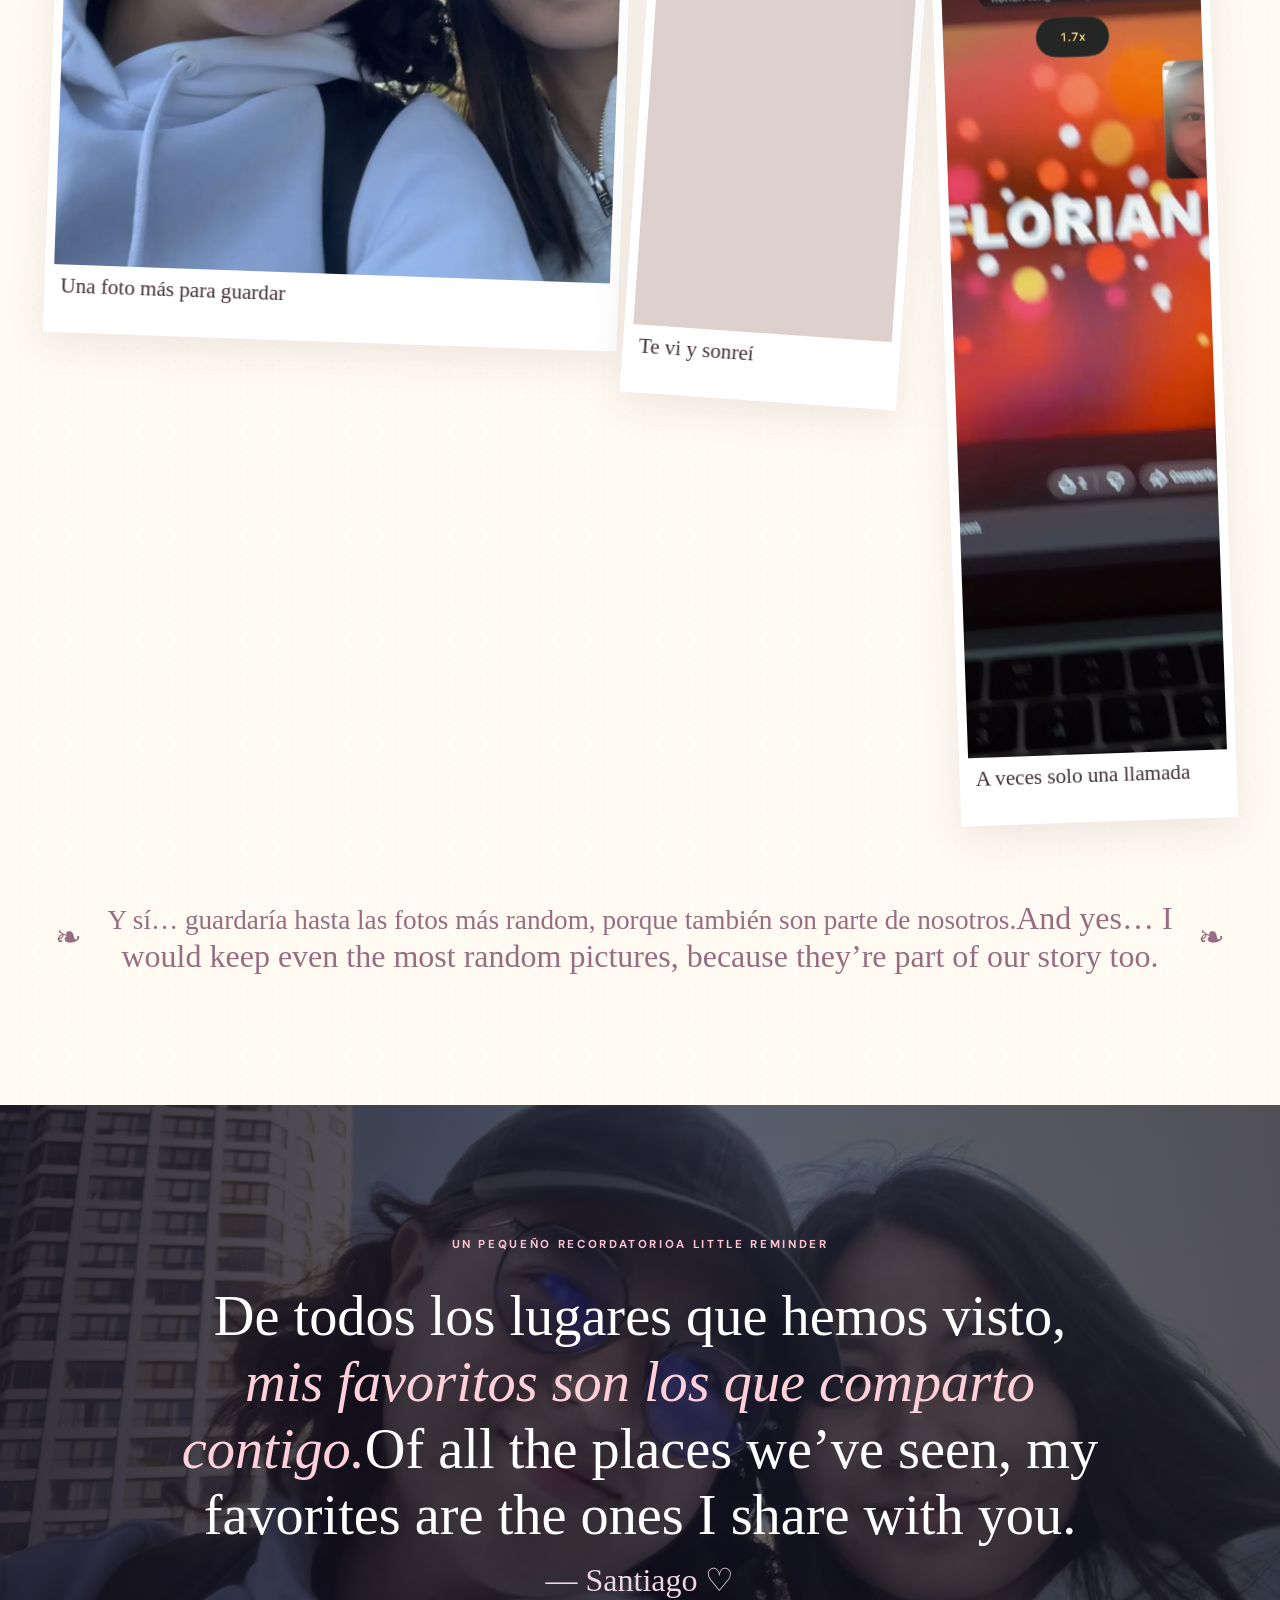
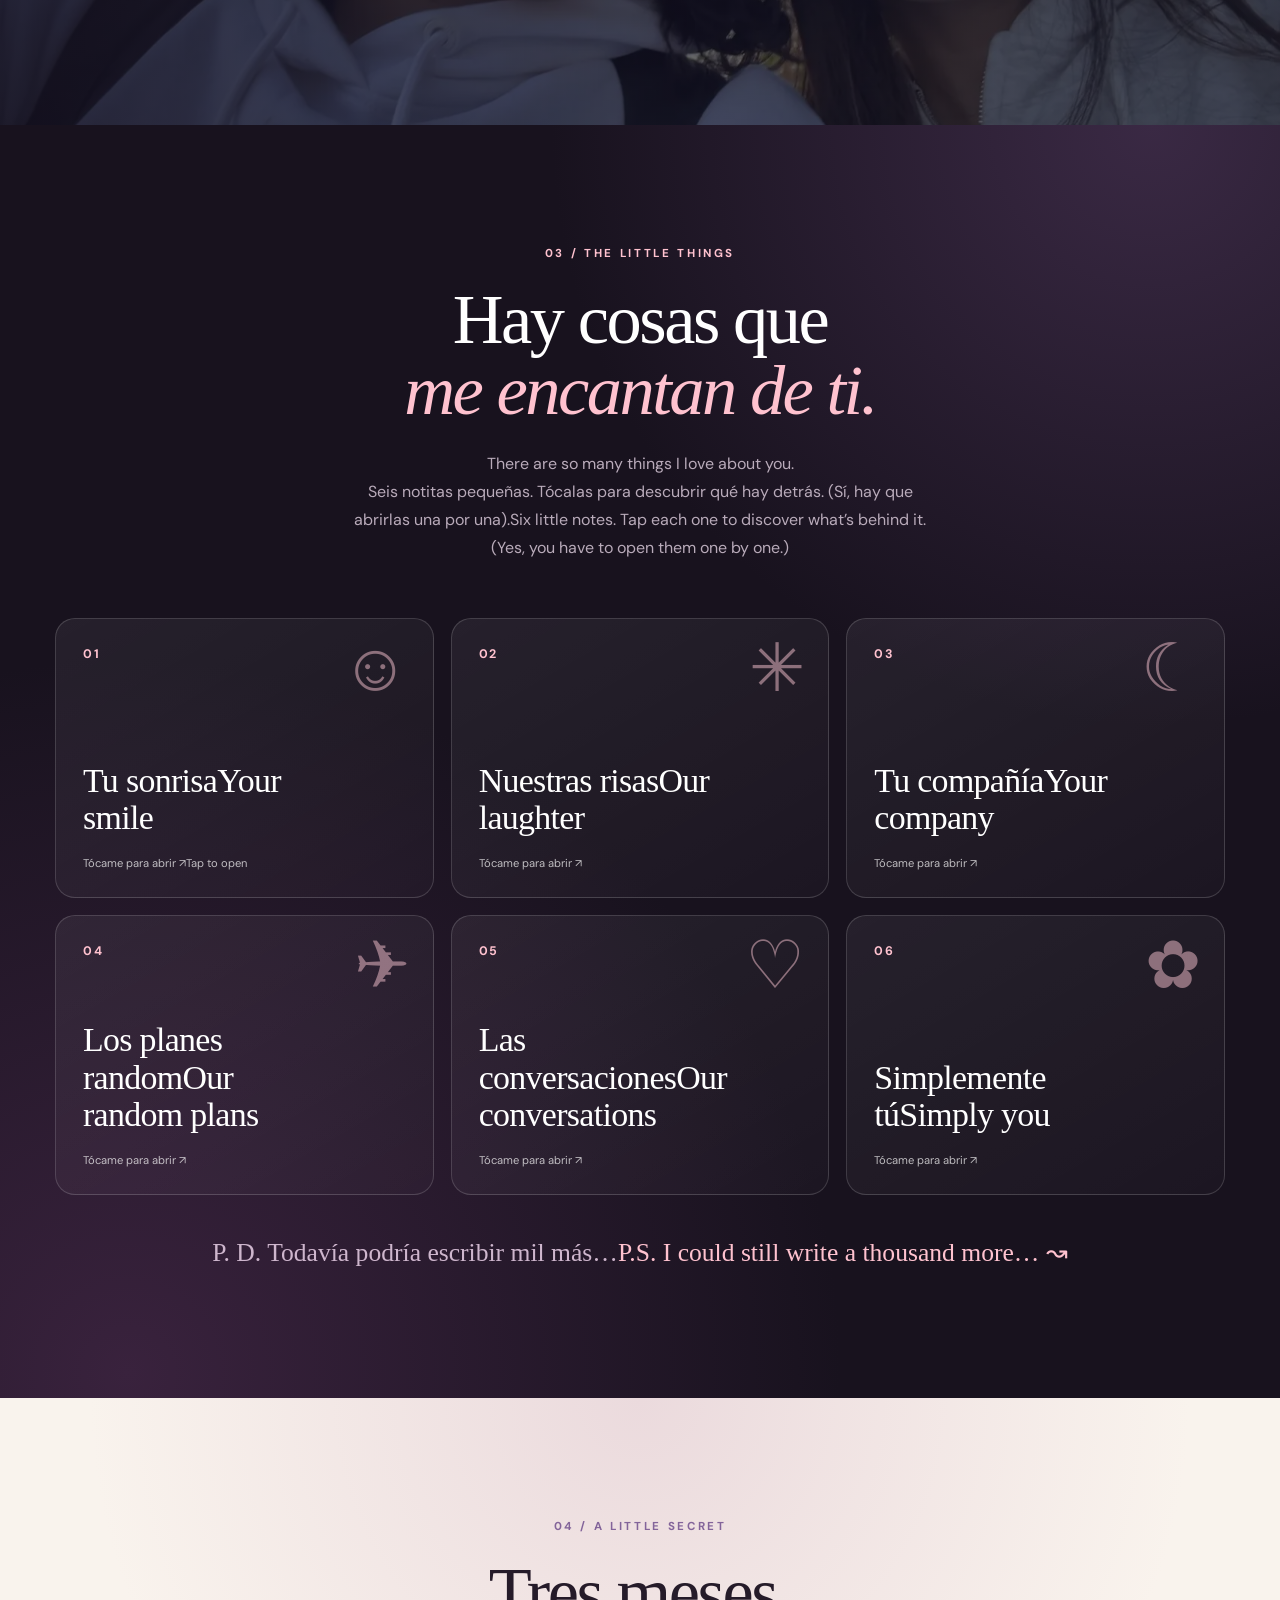
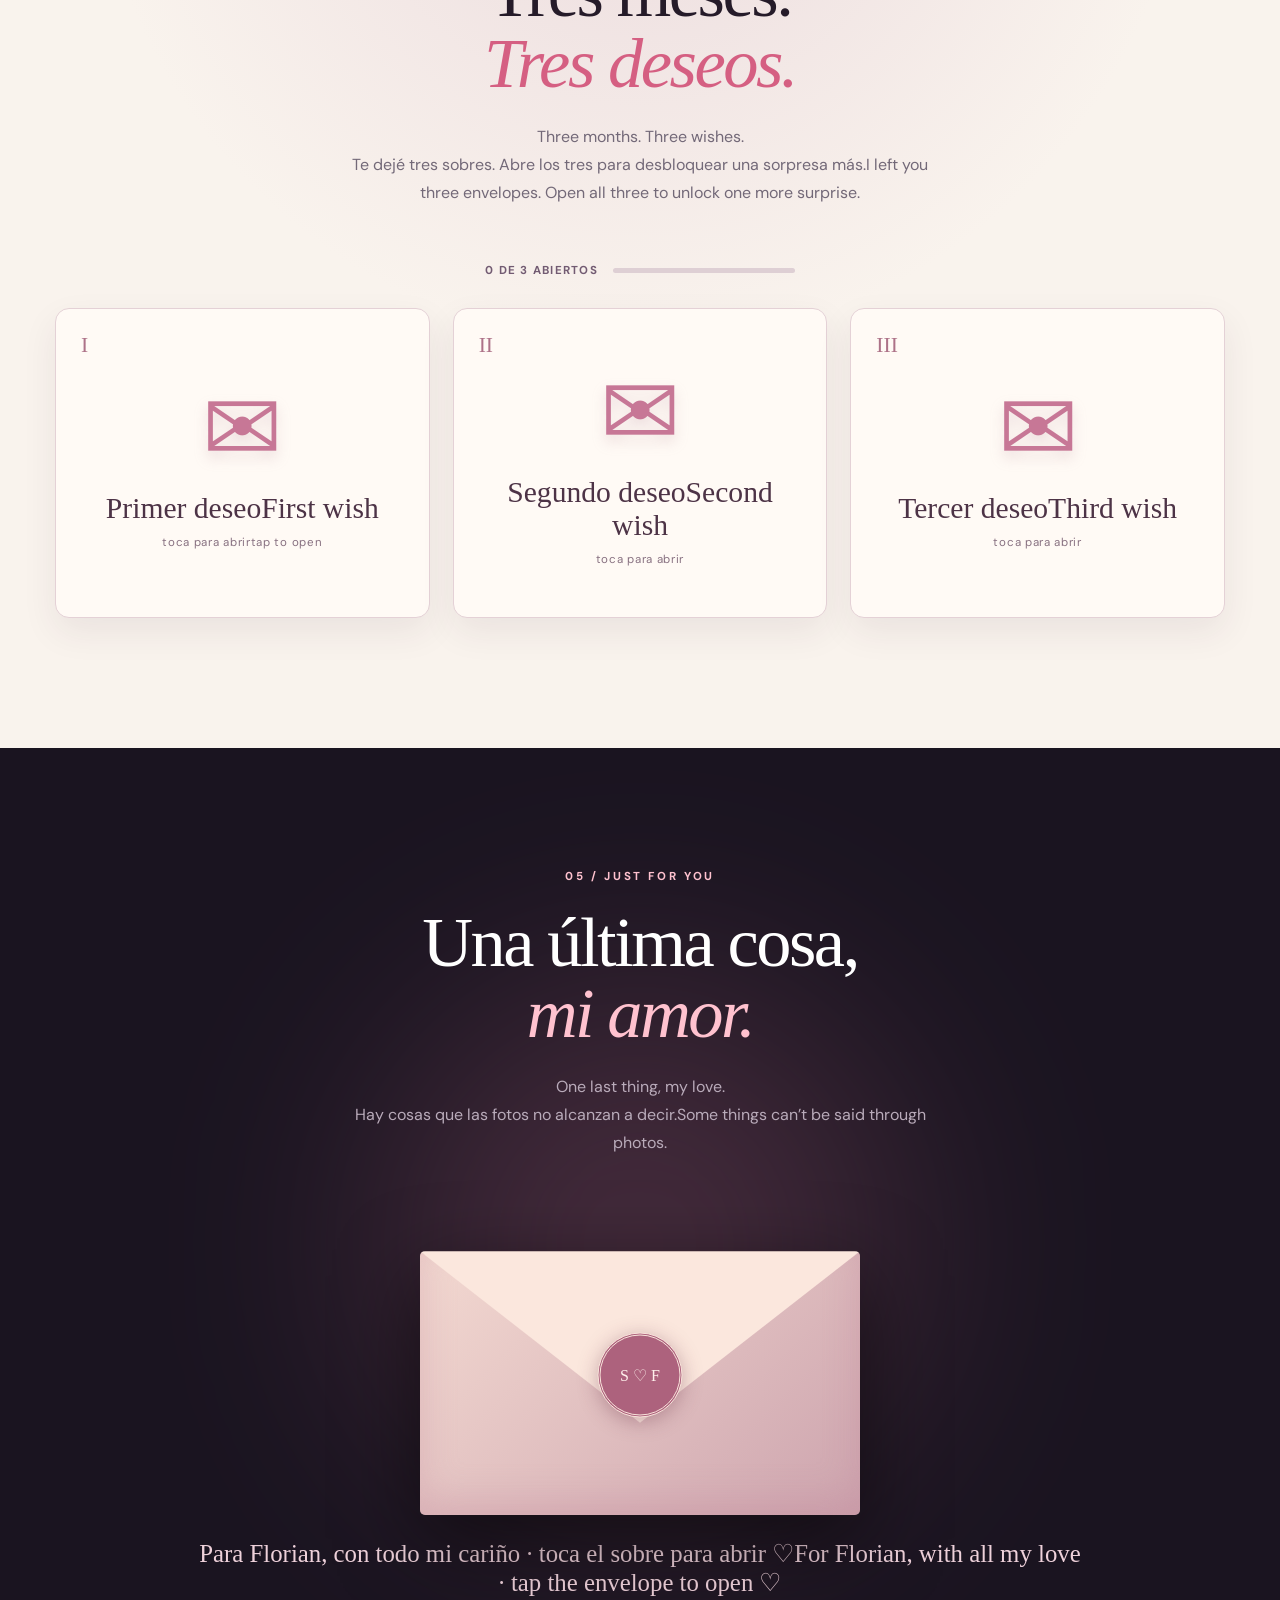
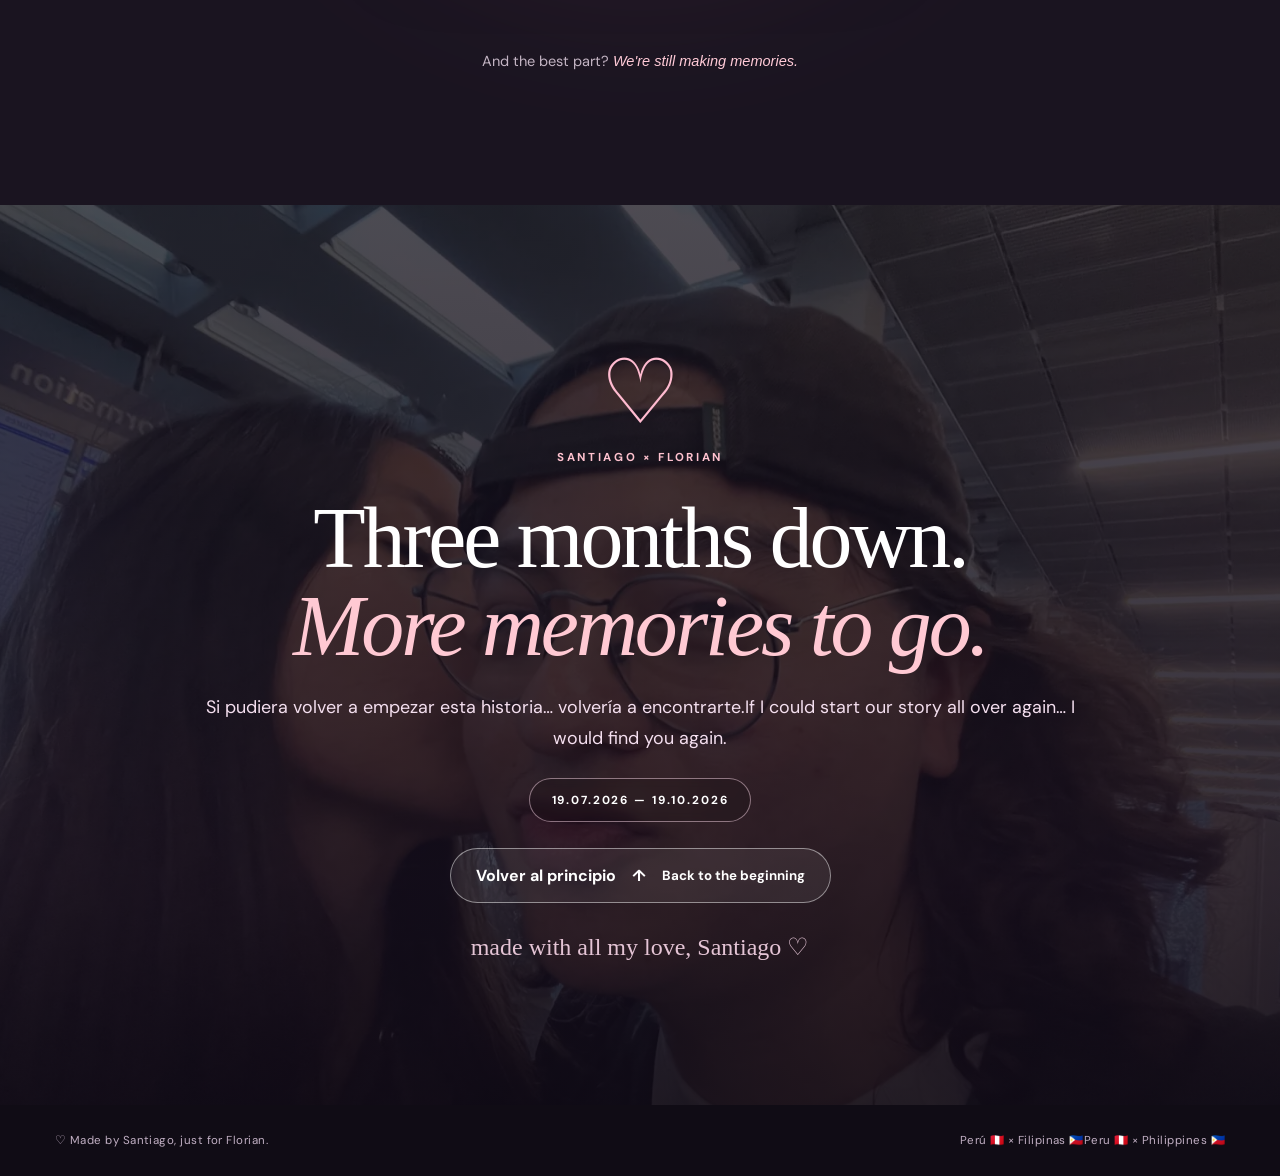
==== commit 13d1fe61: "Add English translations below the Spanish memories and anniversary copy" ====
--- a/tres-meses/index.html
+++ b/tres-meses/index.html
@@ -4,7 +4,7 @@
   <meta charset="utf-8">
   <meta name="viewport" content="width=device-width, initial-scale=1, viewport-fit=cover">
   <meta name="theme-color" content="#18121e">
-  <meta name="description" content="Una pequeña sorpresa de Santiago para Florian: nuestros primeros tres meses juntos. ❤️">
+  <meta name="description" content="Una pequeña sorpresa de Santiago para Florian: nuestros primeros tres meses juntos<span class="text-en bilingual-en" lang="en">months together</span>. ❤️">
   <meta property="og:title" content="Florian, ya son tres meses ♡">
   <meta property="og:description" content="Una historia contada en fotos, risas y recuerdos. Con amor, Santiago.">
   <meta property="og:type" content="website">
@@ -23,12 +23,12 @@
   <header class="site-header" id="siteHeader">
     <a class="brand" href="#inicio" aria-label="Ir al inicio">S <span>♡</span> F <small>our little world</small></a>
     <nav class="nav-links" aria-label="Secciones de nuestra historia">
-      <a href="#historia">Nuestra historia</a>
-      <a href="#album">Fotos</a>
-      <a href="#sorpresas">Sorpresas</a>
-      <a href="#carta">Mi carta</a>
+      <a href="#historia">Nuestra historia<small class="nav-en bilingual-en" lang="en">Our story</small></a>
+      <a href="#album">Fotos<small class="nav-en bilingual-en" lang="en">Photos</small></a>
+      <a href="#sorpresas">Sorpresas<small class="nav-en bilingual-en" lang="en">Surprises</small></a>
+      <a href="#carta">Mi carta<small class="nav-en bilingual-en" lang="en">My letter</small></a>
     </nav>
-    <a class="nav-pill" href="#carta">Para ti <span aria-hidden="true">↗</span></a>
+    <a class="nav-pill" href="#carta">Para ti <span aria-hidden="true">↗</span><small class="nav-en bilingual-en" lang="en">For you</small></a>
   </header>
 
   <main>
@@ -39,12 +39,12 @@
       <div class="hero-inner page-wrap">
         <div class="hero-copy enter-fade">
           <span class="eyebrow pink"><span class="tiny-dot"></span> 19 JUL — 19 OCT 2026 <span class="tiny-dot"></span> 3 MONTHS</span>
-          <h1>Hola, Florian.<br><em>Soy yo,</em><br><span class="glow-text">Santiago.</span></h1>
-          <p class="hero-handwritten">sí, el mismo que ya lleva 3 meses contigo ♡</p>
-          <p class="hero-description">Ya cumplimos tres meses juntos y quería hacerte algo que no cupiera en un solo mensaje: un pequeño lugar lleno de <strong>nosotros</strong>, nuestras fotos, nuestras risas y lo bonito que ha sido encontrarte.</p>
+          <h1>Hola, Florian.<br><em>Soy yo,</em><br><span class="glow-text">Santiago.</span></h1><p class="hero-intro-en bilingual-en" lang="en">Hi, Florian. It’s me, Santiago.</p>
+          <p class="hero-handwritten">sí, el mismo que ya lleva 3 meses contigo ♡<span class="text-en bilingual-en" lang="en">Yes, the same one who has been with you for three months now ♡</span></p>
+          <p class="hero-description">Ya cumplimos tres meses juntos y quería hacerte algo que no cupiera en un solo mensaje: un pequeño lugar lleno de <strong>nosotros</strong>, nuestras fotos, nuestras risas y lo bonito que ha sido encontrarte.<span class="text-en bilingual-en" lang="en">We’ve been together for three months, and I wanted to make you something bigger than a single message: a little place filled with us, our pictures, our laughter, and the joy of finding each other.</span></p>
           <div class="hero-actions">
-            <button class="button-primary" id="startStory" type="button">Abre nuestro pequeño mundo <span aria-hidden="true">↗</span></button>
-            <span class="hero-smallnote">hecho especialmente para ti <span aria-hidden="true">♡</span></span>
+            <button class="button-primary" id="startStory" type="button">Abre nuestro pequeño mundo <span aria-hidden="true">↗</span><small class="button-en bilingual-en" lang="en">Open our little world</small></button>
+            <span class="hero-smallnote">hecho especialmente para ti<span class="text-en bilingual-en" lang="en">made especially for you</span> <span aria-hidden="true">♡</span></span>
           </div>
         </div>
         <div class="hero-art enter-photo" aria-label="Fotografías de Santiago y Florian">
@@ -62,27 +62,27 @@
           <span class="hero-sticker" aria-hidden="true">3 months<br><b>and counting!</b></span>
         </div>
       </div>
-      <div class="hero-bottom page-wrap"><span>DESLIZA PARA CONOCER NUESTRA HISTORIA</span><span aria-hidden="true" class="down-arrow">↓</span></div>
+      <div class="hero-bottom page-wrap"><span>DESLIZA PARA CONOCER NUESTRA HISTORIA<span class="text-en bilingual-en" lang="en">SCROLL TO DISCOVER OUR STORY</span></span><span aria-hidden="true" class="down-arrow">↓</span></div>
     </section>
 
     <section id="historia" class="history-section section-light">
       <div class="page-wrap section-space">
         <div class="center-heading reveal">
           <span class="eyebrow violet">01 / OUR LITTLE STORY</span>
-          <h2>Tres meses.<br><em>Muchísimos momentos.</em></h2>
-          <p>Empezó siendo una historia de dos personas. Y, sin darnos cuenta, empezamos a coleccionar pequeños mundos juntos.</p>
+          <h2>Tres meses.<br><em>Muchísimos momentos.</em></h2><p class="heading-en bilingual-en" lang="en">Three months. So many memories.</p>
+          <p>Empezó siendo una historia de dos personas. Y, sin darnos cuenta, empezamos a coleccionar pequeños mundos juntos.<span class="text-en bilingual-en" lang="en">It began as a story between two people. Before we knew it, we were collecting little worlds together.</span></p>
         </div>
         <div class="count-strip reveal" aria-label="Tiempo juntos">
           <div><strong>03</strong><span>meses juntos</span></div>
           <span class="counter-separator" aria-hidden="true">✦</span>
-          <div><strong id="daysTogether">92</strong><span>días desde el 19 de julio</span></div>
+          <div><strong id="daysTogether">92</strong><span>días desde el 19 de julio<span class="text-en bilingual-en" lang="en">days since July 19</span></span></div>
           <span class="counter-separator" aria-hidden="true">✦</span>
-          <div><strong>∞</strong><span>recuerdos por crear</span></div>
+          <div><strong>∞</strong><span>recuerdos por crear<span class="text-en bilingual-en" lang="en">memories still to make</span></span></div>
         </div>
         <div class="story-board" aria-label="Tres capítulos de nuestros recuerdos">
-          <article class="story-step reveal"><span class="story-index">01</span><div class="story-step-image rotate-left"><img src="assets/jugando-juntos.webp" alt="Un recuerdo de jugar juntos durante una videollamada" loading="lazy" width="706" height="1536"></div><div class="story-copy"><span class="tiny-label">EL COMIENZO</span><h3>Primero fueron las conversaciones.</h3><p>Una llamada, una risa, otra historia. A veces las cosas más bonitas empiezan de la manera más sencilla.</p></div></article>
-          <article class="story-step reverse reveal"><span class="story-index">02</span><div class="story-step-image rotate-right"><img src="assets/puente.webp" alt="Santiago y Florian juntos junto al río en Chicago" loading="lazy" width="1536" height="1152"></div><div class="story-copy"><span class="tiny-label">NUESTROS MOMENTOS</span><h3>Después llegaron las aventuras.</h3><p>Fotos por la ciudad, salidas, comida, miradas cómplices y muchas cosas que ahora queremos recordar.</p></div></article>
-          <article class="story-step reveal"><span class="story-index">03</span><div class="story-step-image rotate-left"><img src="assets/abrazados.webp" alt="Un momento tranquilo y cariñoso de Florian" loading="lazy" width="1152" height="1536"></div><div class="story-copy"><span class="tiny-label">TRES MESES · 19 OCTUBRE 2026</span><h3>Y ahora… ya van tres meses.</h3><p>No todo es una foto perfecta. También somos los ratitos tranquilos, las tonterías y lo cotidiano que se vuelve especial.</p></div></article>
+          <article class="story-step reveal"><span class="story-index">01</span><div class="story-step-image rotate-left"><img src="assets/jugando-juntos.webp" alt="Un recuerdo de jugar juntos durante una videollamada" loading="lazy" width="706" height="1536"></div><div class="story-copy"><span class="tiny-label">EL COMIENZO<span class="text-en bilingual-en" lang="en">THE BEGINNING</span></span><h3><span class="text-es">Primero fueron los juegos.</span><span class="text-en">First came the games.</span></h3><p><span class="text-es">En Among Us siempre te gano y en Mario tú siempre me ganas, pero al menos tomé foto cuando gané, jaja.</span><span class="text-en">In Among Us I always beat you, and in Mario you always beat me, but at least I took a picture when I won, haha.</span></p></div></article>
+          <article class="story-step reverse reveal"><span class="story-index">02</span><div class="story-step-image rotate-right"><img src="assets/puente.webp" alt="Santiago y Florian juntos junto al río en Chicago" loading="lazy" width="1536" height="1152"></div><div class="story-copy"><span class="tiny-label">NUESTROS MOMENTOS<span class="text-en bilingual-en" lang="en">OUR MOMENTS</span></span><h3><span class="text-es">Después llegaron las aventuras.</span><span class="text-en">Then came the adventures.</span></h3><p><span class="text-es">Jajaja, cuando llegamos al barrio chino y carajo no había ningún chino, ptmre.</span><span class="text-en">Hahaha, when we got to Chinatown and, damn, there wasn’t a single Chinese person there.</span></p></div></article>
+          <article class="story-step reveal"><span class="story-index">03</span><div class="story-step-image rotate-left"><img src="assets/abrazados.webp" alt="Un momento tranquilo y cariñoso de Florian" loading="lazy" width="1152" height="1536"></div><div class="story-copy"><span class="tiny-label">TRES MESES · 19 OCTUBRE 2026<span class="text-en bilingual-en" lang="en">THREE MONTHS · OCTOBER 19, 2026</span></span><h3><span class="text-es">Y ahora… ya van tres meses.</span><span class="text-en">And now… it’s already been three months.</span></h3><p><span class="text-es">No todo es perfecto, pero en mi mundo tú eres la perfección.</span><span class="text-en">Not everything is perfect, but in my world, you are perfection.</span></p></div></article>
         </div>
       </div>
     </section>
@@ -90,20 +90,20 @@
     <section id="album" class="album-section section-paper">
       <div class="page-wrap section-space">
         <div class="album-title-row reveal">
-          <div><span class="eyebrow rose">02 / OUR PHOTO DIARY</span><h2>El museo de <em>nosotros.</em></h2><p>Un poquito de todo: las fotos bonitas, las improvisadas… y las que nos hacen reír. Toca cualquiera para verla más grande.</p></div>
+          <div><span class="eyebrow rose">02 / OUR PHOTO DIARY</span><h2>El museo de <em>nosotros.</em></h2><p class="heading-en bilingual-en" lang="en">The museum of us.</p><p>Un poquito de todo: las fotos bonitas, las improvisadas… y las que nos hacen reír. Toca cualquiera para verla más grande.<span class="text-en bilingual-en" lang="en">A little bit of everything: the beautiful pictures, the spontaneous ones, and the ones that make us laugh. Tap any photo to see it bigger.</span></p></div>
           <span class="handwritten-title" aria-hidden="true">keep these<br>forever! ↘</span>
         </div>
         <div class="filter-bar" role="group" aria-label="Filtrar fotografías">
-          <button class="filter-chip active" data-filter="all" aria-pressed="true" type="button">Todas <span>✳</span></button>
-          <button class="filter-chip" data-filter="us" aria-pressed="false" type="button">Nosotros</button>
-          <button class="filter-chip" data-filter="adventures" aria-pressed="false" type="button">Aventuras</button>
-          <button class="filter-chip" data-filter="silly" aria-pressed="false" type="button">Risas</button>
-          <button class="filter-chip" data-filter="little" aria-pressed="false" type="button">Momentitos</button>
-          <button class="filter-chip" data-filter="favorites" aria-pressed="false" type="button">Mis favoritas ♡</button>
+          <button class="filter-chip active" data-filter="all" aria-pressed="true" type="button">Todas <span>✳</span><small class="chip-en bilingual-en" lang="en">All <span>✳</span></small></button>
+          <button class="filter-chip" data-filter="us" aria-pressed="false" type="button">Nosotros<small class="chip-en bilingual-en" lang="en">Us</small></button>
+          <button class="filter-chip" data-filter="adventures" aria-pressed="false" type="button">Aventuras<small class="chip-en bilingual-en" lang="en">Adventures</small></button>
+          <button class="filter-chip" data-filter="silly" aria-pressed="false" type="button">Risas<small class="chip-en bilingual-en" lang="en">Laughs</small></button>
+          <button class="filter-chip" data-filter="little" aria-pressed="false" type="button">Momentitos<small class="chip-en bilingual-en" lang="en">Little moments</small></button>
+          <button class="filter-chip" data-filter="favorites" aria-pressed="false" type="button">Mis favoritas ♡<small class="chip-en bilingual-en" lang="en">My favorites ♡</small></button>
         </div>
         <p class="gallery-status" id="galleryStatus" aria-live="polite"></p>
         <div class="photo-grid" id="photoGrid"></div>
-        <div class="album-outro reveal"><span aria-hidden="true">❧</span><p>Y sí… guardaría hasta las fotos más random, porque también son parte de nosotros.</p><span aria-hidden="true">❧</span></div>
+        <div class="album-outro reveal"><span aria-hidden="true">❧</span><p>Y sí… guardaría hasta las fotos más random, porque también son parte de nosotros.<span class="text-en bilingual-en" lang="en">And yes… I would keep even the most random pictures, because they’re part of our story too.</span></p><span aria-hidden="true">❧</span></div>
       </div>
     </section>
 
@@ -111,47 +111,47 @@
       <div class="photostrip-photo" role="img" aria-label="Santiago y Florian frente a una ciudad"></div>
       <div class="photostrip-shade"></div>
       <div class="photostrip-content page-wrap reveal">
-        <span class="eyebrow pink">UN PEQUEÑO RECORDATORIO</span>
-        <p>De todos los lugares que hemos visto,<br><em>mis favoritos son los que comparto contigo.</em></p>
+        <span class="eyebrow pink">UN PEQUEÑO RECORDATORIO<span class="text-en bilingual-en" lang="en">A LITTLE REMINDER</span></span>
+        <p>De todos los lugares que hemos visto,<br><em>mis favoritos son los que comparto contigo.</em><span class="text-en bilingual-en" lang="en">Of all the places we’ve seen, my favorites are the ones I share with you.</span></p>
         <span class="photostrip-sig">— Santiago ♡</span>
       </div>
     </section>
 
     <section id="razones" class="reasons-section section-dark">
       <div class="page-wrap section-space">
-        <div class="center-heading reveal"><span class="eyebrow pink">03 / THE LITTLE THINGS</span><h2>Hay cosas que<br><em>me encantan de ti.</em></h2><p>Seis notitas pequeñas. Tócalas para descubrir qué hay detrás. (Sí, hay que abrirlas una por una).</p></div>
+        <div class="center-heading reveal"><span class="eyebrow pink">03 / THE LITTLE THINGS</span><h2>Hay cosas que<br><em>me encantan de ti.</em></h2><p class="heading-en bilingual-en" lang="en">There are so many things I love about you.</p><p>Seis notitas pequeñas. Tócalas para descubrir qué hay detrás. (Sí, hay que abrirlas una por una).<span class="text-en bilingual-en" lang="en">Six little notes. Tap each one to discover what’s behind it. (Yes, you have to open them one by one.)</span></p></div>
         <div class="reasons-grid" id="reasonsGrid">
-          <button class="reason-card reveal" type="button" aria-expanded="false"><span class="reason-front"><i>01</i><span>Tu sonrisa</span><b>☺</b><small>Tócame para abrir ↗</small></span><span class="reason-back">Porque aparece y de pronto todo se siente un poquito más bonito. <b>♡</b></span></button>
-          <button class="reason-card reveal" type="button" aria-expanded="false"><span class="reason-front"><i>02</i><span>Nuestras risas</span><b>✳</b><small>Tócame para abrir ↗</small></span><span class="reason-back">Porque contigo hasta mis momentos más ridículos terminan siendo recuerdos favoritos. <b>♡</b></span></button>
-          <button class="reason-card reveal" type="button" aria-expanded="false"><span class="reason-front"><i>03</i><span>Tu compañía</span><b>☾</b><small>Tócame para abrir ↗</small></span><span class="reason-back">Porque incluso un momento tranquilo se siente especial cuando estás cerca. <b>♡</b></span></button>
-          <button class="reason-card reveal" type="button" aria-expanded="false"><span class="reason-front"><i>04</i><span>Los planes random</span><b>✈</b><small>Tócame para abrir ↗</small></span><span class="reason-back">Porque no importa mucho qué hagamos; me gusta que podamos hacer de cualquier plan una historia. <b>♡</b></span></button>
-          <button class="reason-card reveal" type="button" aria-expanded="false"><span class="reason-front"><i>05</i><span>Las conversaciones</span><b>♡</b><small>Tócame para abrir ↗</small></span><span class="reason-back">Porque siempre queda algo por contarte, aunque ya llevemos horas hablando. <b>♡</b></span></button>
-          <button class="reason-card reveal" type="button" aria-expanded="false"><span class="reason-front"><i>06</i><span>Simplemente tú</span><b>✿</b><small>Tócame para abrir ↗</small></span><span class="reason-back">Porque no necesito inventar una razón complicada. Me haces feliz siendo tú. <b>♡</b></span></button>
-        </div>
-        <p class="reasons-footer reveal">P. D. Todavía podría escribir mil más… <span>↝</span></p>
+          <button class="reason-card reveal" type="button" aria-expanded="false"><span class="reason-front"><i>01</i><span>Tu sonrisa<span class="text-en bilingual-en" lang="en">Your smile</span></span><b>☺</b><small>Tócame para abrir ↗<span class="text-en bilingual-en" lang="en">Tap to open</span></small></span><span class="reason-back"><span class="reason-es">Porque la veo y me derrito.</span><span class="reason-en">Because I see her and I melt.</span><b>♡</b></span></button>
+          <button class="reason-card reveal" type="button" aria-expanded="false"><span class="reason-front"><i>02</i><span>Nuestras risas<span class="text-en bilingual-en" lang="en">Our laughter</span></span><b>✳</b><small>Tócame para abrir ↗</small></span><span class="reason-back"><span class="reason-es">Porque contigo hasta mis momentos más ridículos terminan siendo recuerdos favoritos.</span><span class="reason-en">Because with you, even my most ridiculous moments turn into favorite memories.</span><b>♡</b></span></button>
+          <button class="reason-card reveal" type="button" aria-expanded="false"><span class="reason-front"><i>03</i><span>Tu compañía<span class="text-en bilingual-en" lang="en">Your company</span></span><b>☾</b><small>Tócame para abrir ↗</small></span><span class="reason-back"><span class="reason-es">Porque todo se siente tranquilo cuando estoy a tu lado.</span><span class="reason-en">Because everything feels peaceful when I’m by your side.</span><b>♡</b></span></button>
+          <button class="reason-card reveal" type="button" aria-expanded="false"><span class="reason-front"><i>04</i><span>Los planes random<span class="text-en bilingual-en" lang="en">Our random plans</span></span><b>✈</b><small>Tócame para abrir ↗</small></span><span class="reason-back"><span class="reason-es">Porque no importa que vivamos lejos: nuestro amor haría que hasta yo fuera a Marte si tú vivieras ahí.</span><span class="reason-en">Because it doesn’t matter that we live far away: our love would make me go even to Mars if you lived there.</span><b>♡</b></span></button>
+          <button class="reason-card reveal" type="button" aria-expanded="false"><span class="reason-front"><i>05</i><span>Las conversaciones<span class="text-en bilingual-en" lang="en">Our conversations</span></span><b>♡</b><small>Tócame para abrir ↗</small></span><span class="reason-back"><span class="reason-es">Porque siempre queda algo por contarte, aunque ya llevemos horas hablando.</span><span class="reason-en">Because there’s always something left to tell you, even after hours of talking.</span><b>♡</b></span></button>
+          <button class="reason-card reveal" type="button" aria-expanded="false"><span class="reason-front"><i>06</i><span>Simplemente tú<span class="text-en bilingual-en" lang="en">Simply you</span></span><b>✿</b><small>Tócame para abrir ↗</small></span><span class="reason-back"><span class="reason-es">Porque no necesito inventar una razón complicada. Me haces feliz siendo tú.</span><span class="reason-en">Because I don’t need to invent a complicated reason. You make me happy just by being you.</span><b>♡</b></span></button>
+        </div>
+        <p class="reasons-footer reveal">P. D. Todavía podría escribir mil más…<span class="text-en bilingual-en" lang="en">P.S. I could still write a thousand more…</span> <span>↝</span></p>
       </div>
     </section>
 
     <section id="sorpresas" class="wishes-section section-light">
       <div class="page-wrap section-space">
-        <div class="center-heading reveal"><span class="eyebrow violet">04 / A LITTLE SECRET</span><h2>Tres meses.<br><em>Tres deseos.</em></h2><p>Te dejé tres sobres. Abre los tres para desbloquear una sorpresa más.</p></div>
+        <div class="center-heading reveal"><span class="eyebrow violet">04 / A LITTLE SECRET</span><h2>Tres meses.<br><em>Tres deseos.</em></h2><p class="heading-en bilingual-en" lang="en">Three months. Three wishes.</p><p>Te dejé tres sobres. Abre los tres para desbloquear una sorpresa más.<span class="text-en bilingual-en" lang="en">I left you three envelopes. Open all three to unlock one more surprise.</span></p></div>
         <div class="wishes-count reveal"><span id="wishesCounter">0 de 3 abiertos</span><div class="wishes-track" aria-hidden="true"><div id="wishesBar"></div></div></div>
         <div class="wishes-grid">
-          <button class="wish-card reveal" data-wish="0" type="button" aria-expanded="false"><span class="wish-front"><span class="wish-number">I</span><span class="envelope-art" aria-hidden="true">✉</span><b>Primer deseo</b><small>toca para abrir</small></span><span class="wish-message">Que sigamos haciendo extraordinarios hasta los días más normales. <b>♡</b></span></button>
-          <button class="wish-card reveal" data-wish="1" type="button" aria-expanded="false"><span class="wish-front"><span class="wish-number">II</span><span class="envelope-art" aria-hidden="true">✉</span><b>Segundo deseo</b><small>toca para abrir</small></span><span class="wish-message">Que nunca nos falten conversaciones, paciencia y ganas de seguir conociéndonos. <b>♡</b></span></button>
-          <button class="wish-card reveal" data-wish="2" type="button" aria-expanded="false"><span class="wish-front"><span class="wish-number">III</span><span class="envelope-art" aria-hidden="true">✉</span><b>Tercer deseo</b><small>toca para abrir</small></span><span class="wish-message">Que cuando lleguen más meses, todavía tengamos mil fotografías nuevas por guardar. <b>♡</b></span></button>
-        </div>
-        <div class="bonus-message" id="bonusMessage" role="status" aria-live="polite"><div aria-hidden="true">✧ ♡ ✧</div><strong>La sorpresa eres tú, Florian.</strong><p>Gracias por ser parte de mis días. Ahora sí… queda una última cosa para ti.</p><a class="button-primary" href="#carta">Leer mi carta <span aria-hidden="true">↗</span></a></div>
+          <button class="wish-card reveal" data-wish="0" type="button" aria-expanded="false"><span class="wish-front"><span class="wish-number">I</span><span class="envelope-art" aria-hidden="true">✉</span><b>Primer deseo<span class="text-en bilingual-en" lang="en">First wish</span></b><small>toca para abrir<span class="text-en bilingual-en" lang="en">tap to open</span></small></span><span class="wish-message">Que sigamos haciendo extraordinarios hasta los días más normales.<span class="text-en bilingual-en" lang="en">May we keep making even the most ordinary days extraordinary.</span> <b>♡</b></span></button>
+          <button class="wish-card reveal" data-wish="1" type="button" aria-expanded="false"><span class="wish-front"><span class="wish-number">II</span><span class="envelope-art" aria-hidden="true">✉</span><b>Segundo deseo<span class="text-en bilingual-en" lang="en">Second wish</span></b><small>toca para abrir</small></span><span class="wish-message">Que nunca nos falten conversaciones, paciencia y ganas de seguir conociéndonos.<span class="text-en bilingual-en" lang="en">May we never run out of conversations, patience, or the desire to keep getting to know each other.</span> <b>♡</b></span></button>
+          <button class="wish-card reveal" data-wish="2" type="button" aria-expanded="false"><span class="wish-front"><span class="wish-number">III</span><span class="envelope-art" aria-hidden="true">✉</span><b>Tercer deseo<span class="text-en bilingual-en" lang="en">Third wish</span></b><small>toca para abrir</small></span><span class="wish-message">Que cuando lleguen más meses, todavía tengamos mil fotografías nuevas por guardar.<span class="text-en bilingual-en" lang="en">May we have a thousand more pictures to keep as more months go by.</span> <b>♡</b></span></button>
+        </div>
+        <div class="bonus-message" id="bonusMessage" role="status" aria-live="polite"><div aria-hidden="true">✧ ♡ ✧</div><strong>La sorpresa eres tú, Florian.<span class="text-en bilingual-en" lang="en">The surprise is you, Florian.</span></strong><p>Gracias por ser parte de mis días. Ahora sí… queda una última cosa para ti.<span class="text-en bilingual-en" lang="en">Thank you for being part of my days. Now… there is one last thing for you.</span></p><a class="button-primary" href="#carta">Leer mi carta <span aria-hidden="true">↗</span><small class="button-en bilingual-en" lang="en">Read my letter</small></a></div>
       </div>
     </section>
 
     <section id="carta" class="letter-section section-dark">
       <div class="letter-orb" aria-hidden="true"></div>
       <div class="page-wrap section-space letter-container">
-        <div class="center-heading reveal"><span class="eyebrow pink">05 / JUST FOR YOU</span><h2>Una última cosa,<br><em>mi amor.</em></h2><p>Hay cosas que las fotos no alcanzan a decir.</p></div>
-        <div class="envelope-scene reveal" id="envelopeScene"><button class="big-envelope" id="openLetter" type="button" aria-controls="letterPaper" aria-expanded="false" aria-label="Abrir la carta de Santiago para Florian"><span class="envelope-flap"></span><span class="envelope-pocket"></span><span class="envelope-seal">S ♡ F</span></button><span class="envelope-hint" id="envelopeHint">Para Florian, con todo mi cariño · toca el sobre para abrir ♡</span></div>
+        <div class="center-heading reveal"><span class="eyebrow pink">05 / JUST FOR YOU</span><h2>Una última cosa,<br><em>mi amor.</em></h2><p class="heading-en bilingual-en" lang="en">One last thing, my love.</p><p>Hay cosas que las fotos no alcanzan a decir.<span class="text-en bilingual-en" lang="en">Some things can’t be said through photos.</span></p></div>
+        <div class="envelope-scene reveal" id="envelopeScene"><button class="big-envelope" id="openLetter" type="button" aria-controls="letterPaper" aria-expanded="false" aria-label="Abrir la carta de Santiago para Florian"><span class="envelope-flap"></span><span class="envelope-pocket"></span><span class="envelope-seal">S ♡ F</span></button><span class="envelope-hint" id="envelopeHint">Para Florian, con todo mi cariño · toca el sobre para abrir ♡<span class="text-en bilingual-en" lang="en">For Florian, with all my love · tap the envelope to open ♡</span></span></div>
         <article class="letter-paper" id="letterPaper" aria-hidden="true" tabindex="-1">
-          <div class="paper-top"><span>19 de octubre de 2026</span><span>Una carta para ti ♡</span></div>
+          <div class="paper-top"><span>19 de octubre de 2026</span><span>Una carta para ti ♡<span class="text-en bilingual-en" lang="en">A letter for you ♡</span></span></div>
           <p class="letter-guide"><span>ES</span> Cada oración en español <span class="guide-separator">♡</span> <span>EN</span> English right underneath</p>
           <div class="letter-paragraph">
 <div class="letter-pair"><p class="letter-es" lang="es">Hola, Florian.</p><p class="letter-en" lang="en">Hi, Florian.</p></div>
@@ -228,7 +228,7 @@
 
     <section id="final" class="final-section section-dark">
       <div class="final-photo" role="img" aria-label="Florian besando a Santiago en la mejilla"></div><div class="final-overlay"></div>
-      <div class="page-wrap final-content reveal"><div class="final-icon" aria-hidden="true">♡</div><span class="eyebrow pink">SANTIAGO × FLORIAN</span><h2>Three months down.<br><em>More memories to go.</em></h2><p>Si pudiera volver a empezar esta historia… volvería a encontrarte.</p><div class="date-pill">19.07.2026 — 19.10.2026</div><button id="replayStory" class="button-secondary" type="button">Volver al principio <span aria-hidden="true">↑</span></button><span class="last-note">made with all my love, Santiago ♡</span></div>
+      <div class="page-wrap final-content reveal"><div class="final-icon" aria-hidden="true">♡</div><span class="eyebrow pink">SANTIAGO × FLORIAN</span><h2>Three months down.<br><em>More memories to go.</em></h2><p>Si pudiera volver a empezar esta historia… volvería a encontrarte.<span class="text-en bilingual-en" lang="en">If I could start our story all over again… I would find you again.</span></p><div class="date-pill">19.07.2026 — 19.10.2026</div><button id="replayStory" class="button-secondary" type="button">Volver al principio <span aria-hidden="true">↑</span><small class="button-en bilingual-en" lang="en">Back to the beginning</small></button><span class="last-note">made with all my love, Santiago ♡</span></div>
     </section>
   </main>
 
@@ -237,6 +237,6 @@
     <div class="lightbox-content"><button id="closeLightbox" type="button" class="lightbox-close" aria-label="Cerrar fotografía">✕</button><div class="lightbox-image-wrap"><img id="lightboxImage" src="assets/beso.webp" alt=""></div><div class="lightbox-footer"><button type="button" id="lightboxPrev" class="lightbox-arrow" aria-label="Fotografía anterior">←</button><div><p id="lightboxCaption"></p><small id="lightboxCount"></small></div><button type="button" id="lightboxNext" class="lightbox-arrow" aria-label="Fotografía siguiente">→</button></div></div>
   </div>
 
-  <footer class="site-footer"><span>♡ Made by Santiago, just for Florian.</span><span>Perú 🇵🇪 × Filipinas 🇵🇭 · 2026</span></footer>
+  <footer class="site-footer"><span>♡ Made by Santiago, just for Florian.</span><span class="footer-bilingual"><span class="text-es">Perú 🇵🇪 × Filipinas 🇵🇭</span><span class="text-en">Peru 🇵🇪 × Philippines 🇵🇭</span></span></footer>
 </body>
 </html>
--- a/tres-meses/style.css
+++ b/tres-meses/style.css
@@ -0,0 +1,35 @@
+:root{--night:#18121e;--night2:#23172c;--night3:#30223a;--paper:#f8f2e8;--paper2:#fffaf2;--rose:#d55f82;--pink:#ffc2cf;--lilac:#cdb7ff;--violet:#745a91;--ink:#251b29;--muted:#b9abba;--line:rgba(255,255,255,.14);--ease:cubic-bezier(.22,1,.36,1);--shadow:0 28px 80px rgba(23,12,24,.2)}
+*{box-sizing:border-box}html{scroll-behavior:smooth;scroll-padding-top:76px;overflow-x:hidden}body{margin:0;background:var(--night);color:#fff;font-family:'DM Sans',Arial,sans-serif;font-size:16px;-webkit-font-smoothing:antialiased;overflow-x:hidden}body.modal-open{overflow:hidden}button,a{-webkit-tap-highlight-color:transparent}button{font:inherit;cursor:pointer}button:focus-visible,a:focus-visible{outline:3px solid var(--pink);outline-offset:4px}img{display:block;max-width:100%;height:auto}a{color:inherit;text-decoration:none}h1,h2,h3,p,figure{margin:0}h1,h2,h3{font-family:'DM Serif Display',Georgia,serif;font-weight:400;letter-spacing:-.035em}h2{font-size:clamp(3rem,5.5vw,5.8rem);line-height:1.01}h2 em,h1 em{font-weight:400}p{line-height:1.75}.page-wrap{width:min(100% - 68px,1170px);margin-inline:auto}.section-space{padding:116px 0 130px}.eyebrow{display:inline-block;font-weight:700;letter-spacing:.23em;font-size:.72rem;line-height:1.8;text-transform:uppercase}.eyebrow.pink{color:var(--pink)}.eyebrow.rose{color:#ba5f7c}.eyebrow.violet{color:#83649a}.tiny-dot{display:inline-block;width:4px;height:4px;background:currentColor;vertical-align:middle;border-radius:50%;margin:0 8px}.center-heading{text-align:center;max-width:790px;margin:0 auto 56px}.center-heading h2{margin:19px auto 24px}.center-heading h2 em{color:var(--rose)}.center-heading p{max-width:600px;margin:auto;color:#736978;font-size:1rem}.section-dark .center-heading h2 em{color:var(--pink)}.section-dark .center-heading p{color:var(--muted)}.section-dark{background:var(--night);color:white}.section-light{background:var(--paper);color:var(--ink)}.section-paper{background:var(--paper2);color:var(--ink)}
+.reading-progress{position:fixed;z-index:101;left:0;top:0;width:0;height:3px;background:linear-gradient(90deg,#ff8fa9,#ffd6b6);box-shadow:0 0 15px #ff9db7;transition:width .08s linear}.site-header{position:absolute;left:0;top:3px;right:0;z-index:80;display:flex;align-items:center;justify-content:space-between;gap:25px;padding:26px max(calc((100vw - 1170px)/2),34px);color:#fff}.brand{font-family:'DM Serif Display',Georgia,serif;font-size:1.56rem;white-space:nowrap;letter-spacing:.03em;display:flex;align-items:center;gap:7px}.brand span{color:var(--pink);font-size:1.15rem}.brand small{font-family:'Caveat',cursive;font-weight:600;font-size:1rem;transform:rotate(-6deg);margin:7px 0 0 10px;color:var(--pink);letter-spacing:0}.nav-links{display:flex;align-items:center;gap:28px;font-size:.78rem;font-weight:700;color:#ded0dc}.nav-links a{transition:color .25s ease}.nav-links a:hover{color:var(--pink)}.nav-pill{white-space:nowrap;font-size:.8rem;font-weight:700;border:1px solid rgba(255,255,255,.25);border-radius:100px;padding:12px 20px;transition:background .25s,border-color .25s}.nav-pill:hover{background:#ffffff1b;border-color:var(--pink)}.nav-pill span{margin-left:8px;color:var(--pink)}
+.hero{position:relative;min-height:min(890px,100svh);min-height:max(760px,100svh);isolation:isolate;overflow:hidden;background:radial-gradient(circle at 14% 25%,#4b2b4b 0,transparent 37%),radial-gradient(circle at 83% 83%,#442b4b 0,transparent 35%),#18121e}.hero:after{content:'';position:absolute;inset:0;z-index:-1;opacity:.19;background-image:radial-gradient(#ffffff7e .7px,transparent .7px);background-size:38px 38px;mask-image:linear-gradient(180deg,transparent,#000)}.hero-glow{position:absolute;width:360px;height:360px;border-radius:50%;filter:blur(80px);pointer-events:none;opacity:.2}.hero-glow.one{background:#db6d8c;left:-230px;top:280px}.hero-glow.two{background:#a17cff;right:-150px;bottom:0}.hero-stars{position:absolute;top:17%;right:4%;font-size:38px;color:#f0c9fa;letter-spacing:28px;opacity:.4}.hero-inner{min-height:760px;min-height:100svh;display:grid;grid-template-columns:1.08fr .92fr;align-items:center;gap:64px;padding:125px 0 118px}.hero-copy{position:relative;z-index:2;max-width:645px}.hero h1{font-size:clamp(4.5rem,7.3vw,7.6rem);line-height:.99;margin:29px 0 7px}.hero h1 em{color:#f5cad2}.hero h1 .glow-text{color:#f3b9c9;text-shadow:0 10px 80px #fb819970}.hero-handwritten{color:#ffd5e5;font-size:clamp(1.45rem,2vw,2rem);line-height:1.2;font-family:'Caveat',cursive;transform:rotate(-2deg);transform-origin:left center;margin:18px 0 25px}.hero-description{max-width:530px;color:#d3c3d2;font-size:1rem;line-height:1.88}.hero-description strong{color:#fff}.hero-actions{display:flex;align-items:center;gap:22px;flex-wrap:wrap;margin-top:34px}.button-primary{display:inline-flex;align-items:center;justify-content:center;gap:16px;border:0;border-radius:100px;background:linear-gradient(110deg,#ffe1d9,#ffb8cc);color:#321926;box-shadow:0 12px 40px rgba(219,98,142,.28);font-size:.85rem;font-weight:700;padding:18px 25px;min-height:54px;transition:transform .28s var(--ease),box-shadow .28s}.button-primary:hover{transform:translateY(-4px);box-shadow:0 20px 45px rgba(219,98,142,.37)}.button-primary span{font-size:1.25rem}.hero-smallnote{font-family:'Caveat',cursive;color:#d5becd;font-size:1.25rem;white-space:nowrap;transform:rotate(-7deg)}.hero-smallnote span{color:var(--pink)}.hero-art{min-height:620px;position:relative;align-self:center}.hero-ring{position:absolute;inset:10% -7% 12% 5%;border:1px solid #d99ab846;border-radius:50%;transform:rotate(-20deg)}.main-polaroid{width:min(87%,435px);position:absolute;top:10%;right:4%;padding:13px 13px 25px;background:#fff9f0;color:var(--ink);box-shadow:0 34px 70px #100a1f9a;transform:rotate(7deg);border-radius:4px;animation:heroFloat 7s ease-in-out infinite}.main-polaroid img{width:100%;height:430px;object-fit:cover;object-position:center 38%;filter:saturate(.93)}.main-polaroid figcaption,.kiss-polaroid figcaption{font-family:'Caveat',cursive;font-size:1.6rem;text-align:center;line-height:1.3;padding-top:12px;color:#614254}.kiss-polaroid{width:min(55%,280px);position:absolute;bottom:2%;left:-20%;padding:11px 11px 17px;background:#fffaf4;color:var(--ink);box-shadow:0 25px 60px #100a1cbb;transform:rotate(-13deg);animation:heroFloat2 8s ease-in-out infinite}.kiss-polaroid img{width:100%;height:auto;aspect-ratio:1.5;object-fit:cover}.kiss-polaroid figcaption{font-size:1.12rem;padding-top:7px}.heart-scribble{position:absolute;font-family:'Caveat',cursive;color:var(--pink);font-size:6rem;line-height:1}.heart-one{right:-7%;bottom:10%;transform:rotate(15deg)}.star-scribble{position:absolute;left:1%;top:8%;font-size:4.5rem;color:#eac5ab;transform:rotate(18deg)}.hero-sticker{position:absolute;top:2%;left:0%;display:grid;place-items:center;width:104px;height:104px;border-radius:50%;background:#f6bbc9;color:#662b45;font-family:'Caveat',cursive;font-size:1.7rem;line-height:.93;transform:rotate(-17deg);box-shadow:0 14px 34px #100a1f8c;text-align:center}.hero-sticker b{font-size:1rem}.hero-bottom{position:absolute;bottom:34px;left:0;right:0;display:flex;align-items:center;justify-content:space-between;letter-spacing:.23em;color:#d9cadab3;font-size:.58rem;font-weight:700}.down-arrow{font-size:1.7rem;letter-spacing:0;animation:arrowBounce 2.5s infinite}@keyframes arrowBounce{50%{transform:translateY(8px)}}@keyframes heroFloat{50%{transform:translateY(-8px) rotate(7deg)}}@keyframes heroFloat2{50%{transform:translateY(7px) rotate(-13deg)}}.enter-fade{opacity:0;animation:enterFade .9s .1s var(--ease) forwards}.enter-photo{opacity:0;animation:enterFade 1s .32s var(--ease) forwards}@keyframes enterFade{from{opacity:0;transform:translateY(25px)}to{opacity:1;transform:translateY(0)}}
+.history-section{position:relative;background-image:radial-gradient(circle at 90% 22%,#eedce862,transparent 32%),radial-gradient(circle at 0 75%,#f1d8d44f,transparent 36%)}.count-strip{margin:0 auto 105px;max-width:930px;padding:26px 25px;display:flex;justify-content:space-around;align-items:center;gap:14px;border-top:1px solid #d8ccd7;border-bottom:1px solid #d8ccd7}.count-strip>div{text-align:center;display:flex;align-items:center;flex-direction:column;gap:5px}.count-strip strong{font-family:'DM Serif Display',Georgia,serif;font-weight:400;line-height:1;font-size:clamp(3rem,5vw,5rem);color:#9c5a7b}.count-strip span:not(.counter-separator){font-size:.7rem;font-weight:700;letter-spacing:.14em;text-transform:uppercase;color:#6d6270}.count-strip .counter-separator{font-size:1.4rem;color:#d7b1bc}.story-board{display:grid;gap:118px;max-width:1000px;margin:0 auto}.story-step{position:relative;display:grid;grid-template-columns:1fr 1fr;gap:93px;align-items:center}.story-step.reverse .story-step-image{order:2}.story-step.reverse .story-copy{order:1}.story-index{position:absolute;left:50%;top:-36px;transform:translateX(-50%);font-family:'Caveat',cursive;font-size:5.4rem;color:#dbb4bf;opacity:.4;pointer-events:none}.story-step-image{position:relative;background:white;padding:13px 13px 40px;box-shadow:0 22px 55px #4524351d;border-radius:3px;max-width:450px;justify-self:center;width:100%}.story-step-image img{width:100%;height:350px;object-fit:cover;object-position:center}.story-step:first-child .story-step-image{max-width:295px}.story-step:first-child .story-step-image img{height:380px;object-position:center 35%}.story-step:last-child .story-step-image{max-width:340px}.story-step:last-child .story-step-image img{height:390px;object-position:center 35%}.rotate-left{transform:rotate(-6deg)}.rotate-right{transform:rotate(5deg)}.story-step-image:before{content:'';position:absolute;top:-15px;left:43%;width:86px;height:29px;background:#d4b2ac8f;transform:rotate(-2deg);clip-path:polygon(1% 5%,97% 0,100% 100%,0 96%);backdrop-filter:blur(3px)}.tiny-label{color:#a16882;font-size:.69rem;font-weight:700;letter-spacing:.17em}.story-copy{max-width:440px}.story-copy h3{font-size:clamp(2.3rem,3.5vw,3.8rem);line-height:1.07;margin:18px 0 24px}.story-copy p{color:#746a73;font-size:1rem}.story-copy:after{content:'♡';font-family:'Caveat',cursive;color:#cd8c9b;font-size:3.6rem;display:block;transform:rotate(-15deg);margin-top:20px}
+.album-section{position:relative;overflow:hidden;background-image:radial-gradient(#a4717e17 .6px,transparent .6px);background-size:13px 13px}.album-title-row{display:flex;align-items:flex-end;justify-content:space-between;gap:30px;margin-bottom:34px}.album-title-row h2{margin:12px 0 21px}.album-title-row h2 em{color:#be6d87}.album-title-row p{color:#716871;max-width:620px}.handwritten-title{font:2.5rem/1 'Caveat',cursive;color:#ab6980;transform:rotate(-12deg);white-space:nowrap;margin-bottom:12px}.filter-bar{display:flex;gap:10px;overflow-x:auto;padding:3px 1px 15px;scrollbar-width:thin}.filter-chip{border:1px solid #e6d6d8;background:transparent;color:#74606c;padding:11px 17px;border-radius:50px;font-size:.77rem;font-weight:700;white-space:nowrap;transition:background .2s,color .2s,transform .2s}.filter-chip:hover{transform:translateY(-2px)}.filter-chip.active{background:#49344b;color:#fff;border-color:#49344b}.filter-chip span{color:#ffbdd0}.gallery-status{font-size:.73rem;font-weight:700;letter-spacing:.08em;text-transform:uppercase;color:#9c8490;margin:7px 0 20px;min-height:21px}.photo-grid{display:grid;grid-template-columns:repeat(4,minmax(0,1fr));grid-auto-flow:dense;grid-auto-rows:11px;gap:19px;padding:17px 2px}.photo-card{grid-row:span 24;min-width:0;position:relative;padding:9px 9px 35px;background:#fff;box-shadow:0 12px 35px #49303a18;transform:rotate(var(--rot,0deg));transition:transform .26s var(--ease),box-shadow .26s var(--ease)}.photo-card:hover{transform:translateY(-8px) rotate(0deg) scale(1.012);z-index:4;box-shadow:0 26px 55px #49303a35}.photo-card--tall{grid-row:span 30}.photo-card--wide{grid-column:span 2;grid-row:span 28}.photo-open{border:0;background:none;padding:0;width:100%;height:100%;display:flex;flex-direction:column;text-align:left;color:#402f38}.photo-open img{min-height:0;flex:1;width:100%;object-fit:cover;object-position:var(--pos,center);background:#ded0cc}.photo-open .photo-caption{flex:0 0 auto;font-family:'Caveat',cursive;font-size:clamp(1rem,1.65vw,1.5rem);line-height:1.15;padding:9px 0 0 7px;white-space:nowrap;overflow:hidden;text-overflow:ellipsis;max-width:calc(100% - 8px)}.photo-like{position:absolute;right:17px;top:17px;z-index:2;border:1px solid #ffffffbb;background:#fff9;color:#9b5970;border-radius:50%;width:39px;height:39px;display:grid;place-items:center;font-size:1.4rem;backdrop-filter:blur(7px);transition:transform .2s,background .2s}.photo-like:hover{transform:scale(1.1)}.photo-like.is-favorite{background:#dd7794;color:#fff;border-color:#dd7794}.photo-card:after{content:'';position:absolute;left:35%;top:-12px;height:22px;width:70px;background:#e9c9aeb8;transform:rotate(var(--tape-rot,-3deg));clip-path:polygon(2% 0%,98% 1%,100% 98%,1% 96%);pointer-events:none}.photo-empty{border:1px dashed #cfb6bd;border-radius:20px;padding:70px 25px;text-align:center;grid-column:1/-1;color:#776370}.photo-empty strong{display:block;font-family:'DM Serif Display',serif;font-size:2rem;font-weight:400}.photo-empty p{margin:10px auto;max-width:350px}.photo-empty span{font-size:3rem}.album-outro{display:flex;align-items:center;justify-content:center;gap:15px;color:#986d82;margin:60px auto 0;text-align:center;font-family:'Caveat',cursive;font-size:1.7rem}.album-outro p{line-height:1.2}.album-outro span{font-size:2rem}
+.photostrip{min-height:620px;position:relative;display:flex;align-items:center;overflow:hidden}.photostrip-photo{position:absolute;inset:0;background:url('assets/selfie-ciudad.webp') center 48%/cover}.photostrip-shade{position:absolute;inset:0;background:linear-gradient(90deg,#15101edc 0%,#17111c9e 55%,#130f18b7 100%)}.photostrip-content{position:relative;padding:80px 0;text-align:center}.photostrip-content p{font-family:'DM Serif Display',serif;font-size:clamp(2.1rem,4.4vw,4.7rem);font-weight:400;line-height:1.18;max-width:950px;margin:27px auto 12px}.photostrip-content em{color:#ffd0d9}.photostrip-sig{font:2rem 'Caveat',cursive;color:#efd4e1}
+.reasons-section{background:radial-gradient(circle at 90% 0,#3a2944 0,transparent 35%),radial-gradient(circle at 10% 98%,#39223d 0,transparent 42%),#18121e}.reasons-grid{display:grid;grid-template-columns:repeat(3,minmax(0,1fr));gap:17px}.reason-card{height:280px;border:1px solid #ffffff28;border-radius:20px;position:relative;isolation:isolate;background:linear-gradient(150deg,#ffffff10,#ffffff05);color:#fff;text-align:left;padding:0;overflow:hidden;transition:transform .3s var(--ease),border-color .3s,background .3s}.reason-card:hover{transform:translateY(-5px);border-color:#edb9c58a}.reason-card.is-open{background:linear-gradient(135deg,#f5d8e0,#ffd7c9);color:#352135}.reason-front,.reason-back{position:absolute;inset:0;padding:27px;transition:opacity .3s,transform .45s var(--ease);display:flex;flex-direction:column}.reason-front i{font-size:.78rem;font-style:normal;color:var(--pink);letter-spacing:.14em;font-weight:700}.reason-front>span{font:clamp(2rem,2.65vw,2.9rem)/1.1 'DM Serif Display',serif;letter-spacing:-.02em;margin-top:auto;max-width:245px}.reason-front b{position:absolute;top:10px;right:23px;font-size:4.2rem;font-family:'Caveat',cursive;font-weight:400;color:#ffcad57c}.reason-front small{margin-top:20px;font-size:.7rem;opacity:.7}.reason-back{justify-content:center;font:clamp(1.4rem,2.1vw,2.15rem)/1.23 'DM Serif Display',Georgia,serif;color:#543242;opacity:0;transform:translateY(20px)}.reason-back b{display:block;font:4rem 'Caveat',cursive;line-height:.65;text-align:right;color:#b96185}.reason-card.is-open .reason-front{opacity:0;transform:translateY(-12px)}.reason-card.is-open .reason-back{opacity:1;transform:translateY(0)}.reasons-footer{text-align:center;color:#ceb6cd;margin-top:42px;font:1.6rem 'Caveat',cursive}.reasons-footer span{color:var(--pink)}
+.wishes-section{background:radial-gradient(circle at 50% 0,#ebdadd 0,transparent 48%),#f9f3ed}.wishes-count{margin:0 auto 30px;max-width:310px;display:flex;align-items:center;gap:15px;color:#725b72;font-size:.72rem;text-transform:uppercase;letter-spacing:.11em;font-weight:700}.wishes-count span{white-space:nowrap}.wishes-track{flex:1;background:#decfd4;height:5px;border-radius:100px;overflow:hidden}.wishes-track>div{height:100%;width:0;background:#bc6887;transition:width .4s ease;border-radius:100px}.wishes-grid{display:grid;grid-template-columns:repeat(3,minmax(0,1fr));gap:23px}.wish-card{position:relative;height:310px;border:1px solid #e4d1d6;border-radius:14px;background:#fffaf5;color:#4d3346;box-shadow:0 14px 35px #3c243b14;padding:0;overflow:hidden;transition:transform .3s var(--ease),background .3s}.wish-card:hover{transform:translateY(-6px)}.wish-card.is-open{background:#f8e4e9;border-color:#d49bae}.wish-front,.wish-message{position:absolute;inset:0;padding:25px;display:flex;align-items:center;flex-direction:column;justify-content:center;transition:transform .5s var(--ease),opacity .35s}.wish-front{gap:10px}.wish-number{position:absolute;top:24px;left:25px;font-family:'DM Serif Display',serif;font-size:1.35rem;color:#ad7288}.envelope-art{display:grid;place-items:center;font-size:6rem;line-height:1.1;color:#c77796;filter:drop-shadow(0 7px 7px #a8768838)}.wish-front b{font-family:'DM Serif Display',serif;font-weight:400;font-size:1.85rem}.wish-front small{font-size:.72rem;letter-spacing:.06em;color:#887181}.wish-message{opacity:0;transform:translateY(12px);font:clamp(1.35rem,1.9vw,1.95rem)/1.27 'DM Serif Display',serif;text-align:center;color:#6e4059}.wish-message b{font:4rem/1 'Caveat',cursive;color:#bd6e89}.wish-card.is-open .wish-front{opacity:0;transform:translateY(-13px)}.wish-card.is-open .wish-message{opacity:1;transform:translateY(0)}.bonus-message{display:none;text-align:center;max-width:650px;margin:50px auto 0;border:1px solid #e2b7c3;border-radius:22px;padding:35px;background:#fffaf7;box-shadow:var(--shadow);animation:enterFade .7s var(--ease)}.bonus-message.is-visible{display:block}.bonus-message>div{font-size:1.5rem;color:#c77e99;letter-spacing:.5em}.bonus-message strong{display:block;font:clamp(2rem,4vw,3.2rem)/1.2 'DM Serif Display',serif;margin:12px 0;color:#603a50}.bonus-message p{color:#766774;margin-bottom:24px}.bonus-message .button-primary{box-shadow:none}
+.letter-section{position:relative;isolation:isolate;overflow:hidden;background:#1a1420}.letter-orb{position:absolute;width:530px;height:530px;background:#cc77955b;border-radius:50%;filter:blur(120px);z-index:-1;top:230px;left:50%;transform:translateX(-50%);opacity:.65}.letter-container{max-width:890px}.envelope-scene{text-align:center;display:flex;align-items:center;flex-direction:column}.big-envelope{width:min(440px,82vw);height:264px;border:none;position:relative;background:none;margin:38px auto 0;filter:drop-shadow(0 24px 40px #0008);transition:transform .3s var(--ease)}.big-envelope:hover{transform:translateY(-6px)}.big-envelope .envelope-pocket{position:absolute;inset:0;background:linear-gradient(135deg,#f3d9d1,#cda4ae);clip-path:polygon(0 0,50% 52%,100% 0,100% 100%,0 100%);border-radius:5px;box-shadow:inset 0 -13px 36px #c0829854}.big-envelope .envelope-flap{position:absolute;inset:0;background:#fbe7dd;clip-path:polygon(0 0,100% 0,50% 65%);border-radius:5px;transform-origin:top center;transition:transform .65s var(--ease);z-index:2}.big-envelope .envelope-seal{position:absolute;z-index:3;top:47%;left:50%;transform:translate(-50%,-50%);display:grid;place-items:center;width:85px;height:85px;border-radius:50%;background:#ad627d;color:#fff0ec;border:3px double #f9e3db;font-family:'DM Serif Display',serif;font-size:1rem;box-shadow:0 4px 20px #6a30445c;transition:transform .4s,opacity .3s}.envelope-scene.is-open .envelope-flap{transform:rotateX(180deg);z-index:0}.envelope-scene.is-open .envelope-seal{opacity:0;transform:translate(-50%,-70%) scale(.3)}.envelope-hint{font-family:'Caveat',cursive;font-size:1.55rem;color:#eed1da;margin-top:24px}.letter-paper{display:none;position:relative;margin:28px auto 0;padding:clamp(35px,6vw,76px);max-width:750px;color:#51404a;background:linear-gradient(150deg,#fffdfa,#f6e9e5);box-shadow:0 35px 90px #0301067d;transform:rotate(-.45deg);border-radius:4px}.letter-paper.open{display:block;animation:paperAppear .9s var(--ease) forwards}.letter-paper:before{content:'';position:absolute;inset:18px;border:1px solid #c4a9ac57;pointer-events:none}.paper-top{position:relative;display:flex;justify-content:space-between;align-items:center;gap:10px;color:#a0758b;text-transform:uppercase;font-size:.67rem;font-weight:700;letter-spacing:.11em;border-bottom:1px solid #dcc6cd;padding-bottom:21px;margin-bottom:29px}.letter-salutation{font:2.8rem/1.1 'Caveat',cursive;color:#a75b76;margin-bottom:28px!important}.letter-paper p{position:relative;font-size:.98rem;line-height:2;margin:0 0 21px}.letter-paper strong{color:#a45676}.letter-closing{margin-top:30px!important;font:1.1rem/1.65 'DM Sans',sans-serif!important}.letter-closing span{font:3rem/1.4 'Caveat',cursive;color:#9d5a76}.paper-stamp{text-align:right;font-size:1.5rem}.letter-after{text-align:center;margin:52px auto 0;font-size:.91rem;color:#c4b5c4}.letter-after em{color:#ffcad7}.letter-after.reveal{opacity:1;transform:none}@keyframes paperAppear{from{opacity:0;transform:translateY(-20px) scale(.96) rotate(-2deg)}to{opacity:1;transform:translateY(0) scale(1) rotate(-.45deg)}}
+.final-section{min-height:100svh;position:relative;display:grid;place-items:center;text-align:center;isolation:isolate;overflow:hidden}.final-photo{position:absolute;inset:0;background:url('assets/beso.webp') center 48%/cover;z-index:-2;transform:scale(1.03)}.final-overlay{position:absolute;inset:0;background:linear-gradient(180deg,#110c16bd,#150e1cdb 75%,#100b17e8);z-index:-1}.final-content{position:relative;padding:120px 0;max-width:870px}.final-icon{font:5.6rem/1 'Caveat',cursive;color:#ffbbd0;margin-bottom:8px}.final-content h2{font-size:clamp(3.3rem,6.7vw,7.2rem);margin:26px auto 20px;line-height:1.03}.final-content h2 em{color:#ffc9d3}.final-content p{color:#f4dfef;font-size:1.12rem}.date-pill{display:inline-flex;padding:13px 22px;border:1px solid #f9d6e77d;border-radius:100px;margin:24px auto 26px;font-size:.73rem;letter-spacing:.16em;font-weight:700;background:#0002;backdrop-filter:blur(4px)}.button-secondary{display:flex;gap:16px;align-items:center;justify-content:center;margin:0 auto;border:1px solid #fff7;color:#fff;background:#fff1;border-radius:100px;padding:16px 25px;font-weight:700;transition:background .2s,transform .2s}.button-secondary:hover{background:#fff3;transform:translateY(-3px)}.last-note{display:block;color:#e4c4d5;font:1.5rem 'Caveat',cursive;margin-top:30px}.site-footer{display:flex;justify-content:space-between;gap:14px;align-items:center;padding:28px max(calc((100vw - 1170px)/2),34px);background:#100c15;color:#c1afc3;font-size:.72rem;letter-spacing:.04em}
+.lightbox{position:fixed;inset:0;z-index:200;display:none;align-items:center;justify-content:center;padding:20px}.lightbox.is-open{display:flex}.lightbox-backdrop{position:absolute;inset:0;background:#110b16ed;backdrop-filter:blur(20px)}.lightbox-content{position:relative;display:flex;flex-direction:column;align-items:center;gap:14px;width:min(900px,100%);max-height:95svh;animation:enterFade .35s var(--ease)}.lightbox-image-wrap{min-width:0;display:flex;justify-content:center;width:100%;height:min(70svh,760px)}.lightbox-image-wrap img{width:auto;height:100%;max-width:100%;object-fit:contain;border:8px solid #fffdf7;box-shadow:0 25px 70px #0007;background:#fff}.lightbox-close{align-self:flex-end;flex-shrink:0;border:1px solid #fff4;background:#ffffff1a;border-radius:50%;color:#fff;font-size:1rem;width:40px;height:40px;display:grid;place-items:center}.lightbox-footer{width:min(600px,100%);display:flex;justify-content:space-between;align-items:center;text-align:center;gap:15px}.lightbox-footer p{font-family:'Caveat',cursive;font-size:1.6rem;line-height:1.2;color:#ffe7ed}.lightbox-footer small{display:block;font-size:.75rem;letter-spacing:.05em;color:#b9a8b9;margin-top:6px}.lightbox-arrow{border:1px solid #fff4;color:white;border-radius:50%;display:grid;place-items:center;width:46px;height:46px;background:#ffffff1a;font-size:1.4rem;flex-shrink:0}.lightbox-arrow:hover,.lightbox-close:hover{background:#fff4}.hearts-layer{position:fixed;inset:0;pointer-events:none;z-index:190;overflow:hidden}.heart-particle{position:absolute;bottom:-50px;font-family:'Caveat',cursive;color:var(--pink);font-size:var(--size,30px);opacity:0;left:var(--left,50%);animation:rise var(--duration,3.5s) ease-out var(--delay,0s) forwards;filter:drop-shadow(0 2px 4px #0005)}@keyframes rise{0%{transform:translate(0,10px) rotate(-15deg);opacity:0}15%{opacity:.85}80%{opacity:.85}100%{transform:translate(var(--drift,20px),-108vh) rotate(25deg);opacity:0}}.reveal{opacity:0;transform:translateY(32px);transition:opacity .8s var(--ease),transform .8s var(--ease)}.reveal.visible{opacity:1;transform:translateY(0)}.story-step.reveal.visible .story-step-image.rotate-left{transform:rotate(-6deg)}.story-step.reveal.visible .story-step-image.rotate-right{transform:rotate(5deg)}.reason-card.reveal.visible:hover,.wish-card.reveal.visible:hover{transform:translateY(-6px)}
+@media(max-width:1050px){.site-header{padding:23px 32px}.nav-links{gap:15px}.hero-inner{gap:20px}.hero h1{font-size:clamp(4.3rem,8vw,6.6rem)}.hero-art{min-height:580px}.main-polaroid img{height:390px}.kiss-polaroid{bottom:14%}.story-step{gap:50px}.photo-grid{grid-template-columns:repeat(3,minmax(0,1fr))}.photo-card--wide{grid-column:span 2}.album-title-row p{max-width:540px}}
+@media(max-width:760px){.page-wrap{width:min(100% - 42px,580px)}.section-space{padding:87px 0 95px}h2{font-size:clamp(2.9rem,10vw,4.7rem)}.site-header{padding:17px 21px}.brand{font-size:1.25rem}.brand small{display:none}.nav-links{display:none}.nav-pill{padding:10px 16px;font-size:.75rem}.hero{min-height:0}.hero-inner{min-height:0;padding:124px 0 98px;display:flex;flex-direction:column;align-items:stretch;gap:20px}.hero h1{font-size:clamp(4.25rem,13vw,6.6rem);margin:23px 0 0}.hero-copy{max-width:600px}.hero-handwritten{margin:15px 0 17px}.hero-description{font-size:.94rem}.hero-actions{margin-top:25px;gap:14px}.hero-smallnote{font-size:1rem}.hero-art{height:515px;min-height:515px;margin-top:0}.main-polaroid{top:4%;right:7%;width:min(70%,365px)}.main-polaroid img{height:340px}.kiss-polaroid{bottom:0;left:4%;width:min(61%,280px)}.hero-sticker{top:0;left:2%;width:78px;height:78px;font-size:1.38rem}.hero-sticker b{font-size:.8rem}.heart-one{right:0;bottom:10%;font-size:4.5rem}.star-scribble{top:14%;left:0;font-size:2.6rem}.hero-bottom{bottom:28px;font-size:.49rem}.center-heading{margin-bottom:42px}.count-strip{margin-bottom:70px;padding:24px 2px}.count-strip strong{font-size:3.2rem}.count-strip span:not(.counter-separator){font-size:.56rem;letter-spacing:.07em}.count-strip .counter-separator{font-size:1rem}.story-board{gap:85px}.story-step{display:flex;flex-direction:column;gap:40px;text-align:center}.story-step.reverse .story-step-image{order:0}.story-step.reverse .story-copy{order:0}.story-step-image{max-width:370px!important;width:min(100%,365px)!important}.story-step-image img,.story-step:first-child .story-step-image img,.story-step:last-child .story-step-image img{height:360px}.story-step:first-child .story-step-image{max-width:280px!important}.story-step:last-child .story-step-image{max-width:290px!important}.story-index{top:-42px;font-size:4rem}.story-copy{max-width:390px}.story-copy h3{font-size:2.8rem}.story-copy:after{margin-top:7px}.album-title-row h2{font-size:3.1rem}.handwritten-title{display:none}.filter-bar{margin-right:-21px;padding-right:21px}.photo-grid{grid-template-columns:repeat(2,minmax(0,1fr));gap:13px;grid-auto-rows:9px}.photo-card{padding:6px 6px 28px;grid-row:span 25}.photo-card--tall{grid-row:span 32}.photo-card--wide{grid-row:span 30}.photo-open .photo-caption{font-size:1.12rem;padding-top:7px}.photo-like{width:33px;height:33px;right:11px;top:11px;font-size:1.2rem}.album-outro{font-size:1.4rem}.photostrip{min-height:520px}.photostrip-content p{font-size:clamp(2rem,7vw,3.4rem)}.reasons-grid{grid-template-columns:repeat(2,minmax(0,1fr));gap:12px}.reason-card{height:247px}.reason-front,.reason-back{padding:19px}.reason-front>span{font-size:clamp(1.7rem,5vw,2.5rem)}.reason-back{font-size:clamp(1.25rem,4vw,1.7rem)}.reasons-footer{font-size:1.4rem}.wishes-grid{grid-template-columns:1fr;gap:16px;max-width:500px;margin:auto}.wish-card{height:230px}.wish-message{font-size:1.7rem}.envelope-art{font-size:4rem}.letter-paper{padding:38px 28px}.letter-paper:before{inset:10px}.paper-top{font-size:.58rem}.letter-paper p{font-size:.92rem;line-height:1.85}.final-content h2{font-size:clamp(3.1rem,11vw,5.6rem)}.site-footer{padding:27px 20px;flex-direction:column;text-align:center;gap:8px}.lightbox{padding:14px}.lightbox-image-wrap{height:72svh}}
+@media(max-width:420px){.page-wrap{width:calc(100% - 34px)}.hero-inner{padding-top:95px}.hero h1{font-size:clamp(3.65rem,12.8vw,5rem)}.hero-handwritten{font-size:1.4rem}.hero-art{height:432px;min-height:432px}.main-polaroid{right:5%;top:5%;padding:9px 9px 17px}.main-polaroid img{height:286px}.main-polaroid figcaption{font-size:1.4rem}.kiss-polaroid{padding:7px 7px 13px;left:1%;bottom:0;width:min(61%,230px)}.kiss-polaroid figcaption{font-size:.94rem}.hero-sticker{width:63px;height:63px;font-size:1.05rem}.hero-sticker b{font-size:.67rem}.hero-stars{display:none}.count-strip strong{font-size:2.6rem}.count-strip span:not(.counter-separator){font-size:.49rem}.story-copy h3{font-size:2.45rem}.photo-grid{gap:10px;grid-auto-rows:8px}.photo-card{grid-row:span 25}.photo-card--tall{grid-row:span 33}.photo-card--wide{grid-row:span 30}.photo-card:after{width:43px;height:16px;top:-8px}.reason-card{height:225px}.reason-front>span{font-size:1.55rem}.reason-back{font-size:1.17rem}.envelope-hint{font-size:1.27rem}.big-envelope{height:205px}.paper-top{flex-direction:column;align-items:flex-start}.letter-paper{padding:30px 23px}.album-outro{gap:8px}.album-outro span{display:none}}
+@media(prefers-reduced-motion:reduce){*,*::before,*::after{animation:none!important;transition-duration:.01ms!important;scroll-behavior:auto!important}.reveal,.enter-fade,.enter-photo{opacity:1!important;transform:none!important}.main-polaroid{transform:rotate(7deg)!important}.kiss-polaroid{transform:rotate(-13deg)!important}}
+
+/* 3-month personal letter: one Spanish sentence immediately followed by its English translation. */
+.letter-paper{max-width:800px;transform:rotate(0deg)}
+.letter-paper.open{animation:bilingualPaperAppear .8s var(--ease) forwards}
+@keyframes bilingualPaperAppear{from{opacity:0;transform:translateY(-18px) scale(.985)}to{opacity:1;transform:translateY(0) scale(1)}}
+.letter-guide{display:flex;gap:9px;align-items:center;flex-wrap:wrap;justify-content:center;text-align:center;font-size:.76rem!important;line-height:1.5!important;color:#886e7b;margin:0 0 32px!important}
+.letter-guide>span:not(.guide-separator){background:#f3e2e5;color:#a45070;padding:3px 7px;border-radius:5px;font-size:.65rem;letter-spacing:.06em;font-weight:700}
+.letter-guide .guide-separator{color:#c38c9e}
+.letter-paragraph{padding-bottom:25px;margin-bottom:27px;border-bottom:1px solid #e1cdd2}
+.letter-paragraph:last-of-type{border-bottom:none}
+.letter-pair{margin-bottom:17px;break-inside:avoid}
+.letter-paper .letter-pair p{margin:0}
+.letter-paper .letter-pair .letter-es{font-size:1.015rem;line-height:1.8;color:#463641;font-weight:500;margin-bottom:3px}
+.letter-paper .letter-pair .letter-en{font-size:.9rem;line-height:1.72;color:#806a76;font-style:italic;margin:0}
+.letter-signature{padding-top:6px}
+.letter-paper .letter-signature .letter-es{font-family:'DM Serif Display',Georgia,serif;font-size:1.16rem}
+.letter-paper .letter-signature .letter-en{font-size:.94rem}
+.letter-paper .letter-signature-name{font:2.7rem/1.2 'Caveat',cursive!important;color:#a45676!important;margin-top:10px!important}
+@media(max-width:650px){.letter-paper .letter-pair .letter-es{font-size:.97rem;line-height:1.72}.letter-paper .letter-pair .letter-en{font-size:.855rem;line-height:1.67}.letter-pair{margin-bottom:17px}.letter-paragraph{margin-bottom:22px;padding-bottom:21px}.letter-guide{font-size:.68rem!important}}
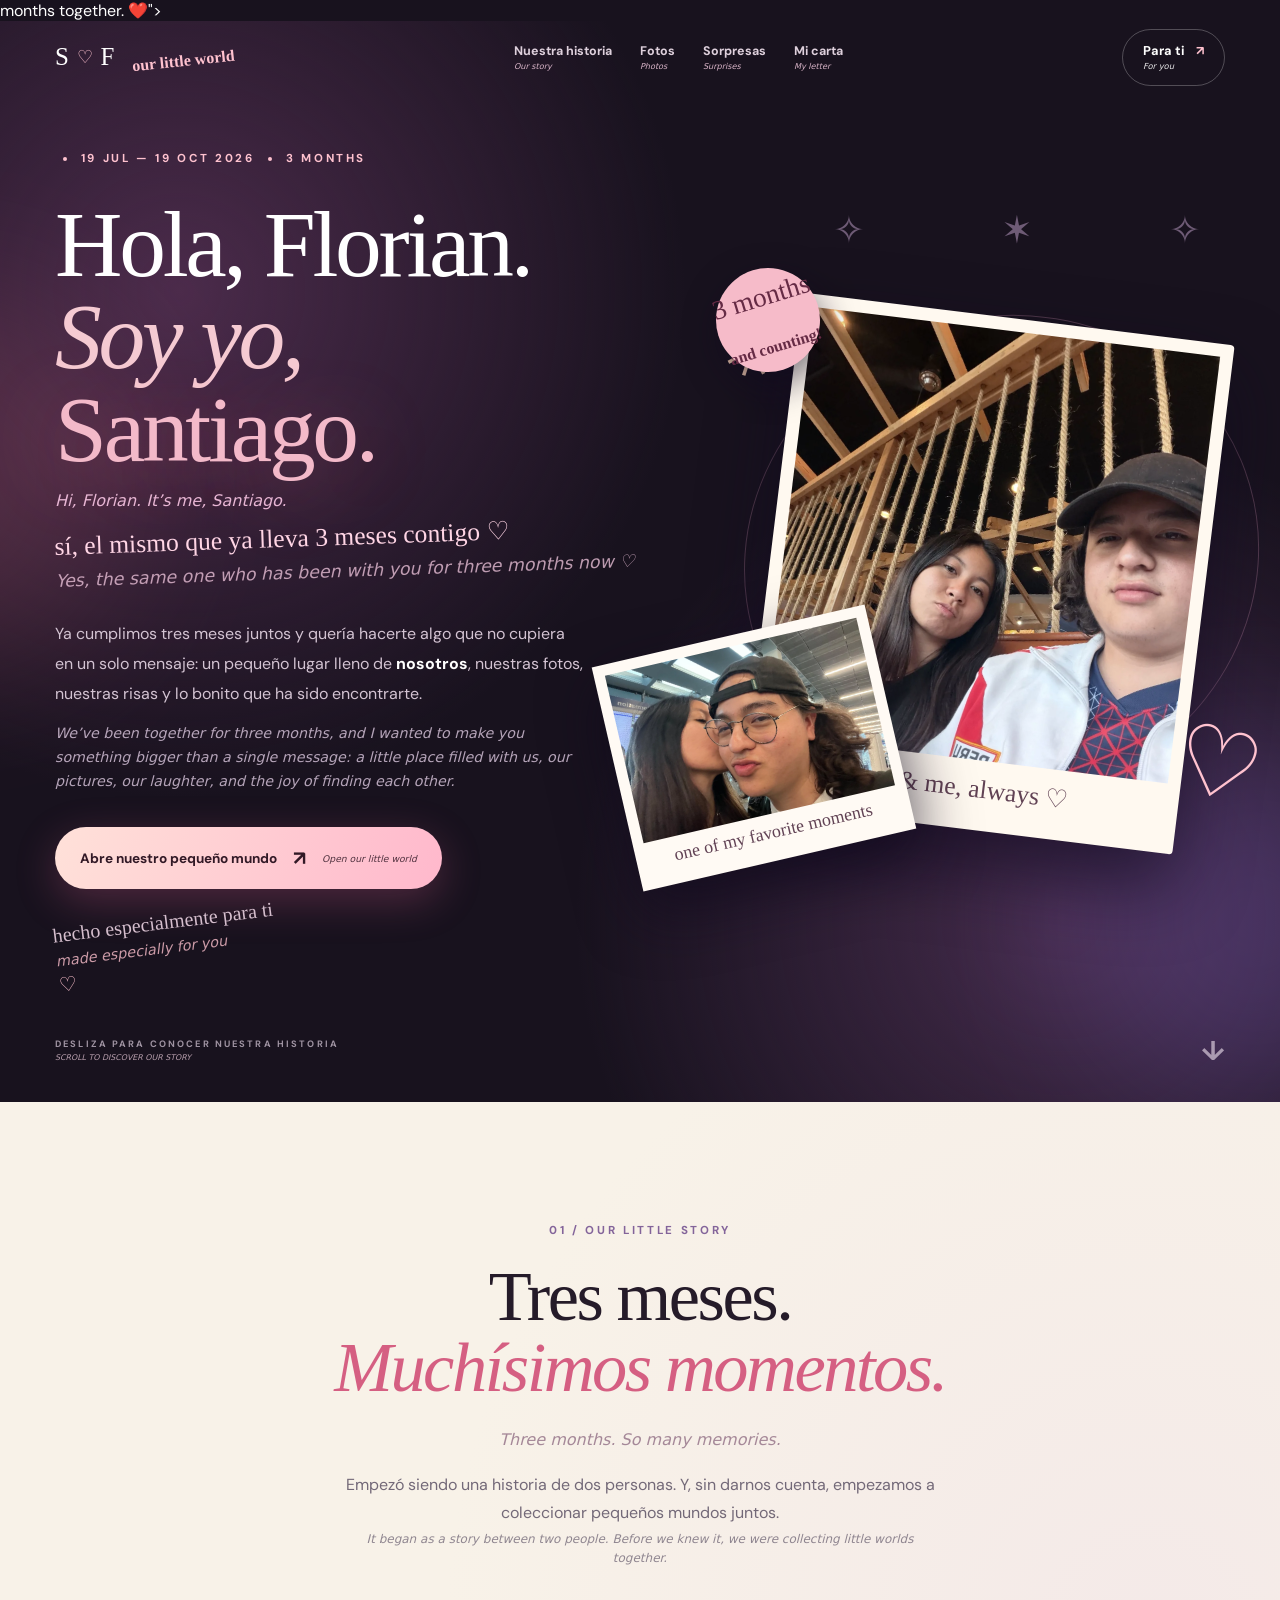
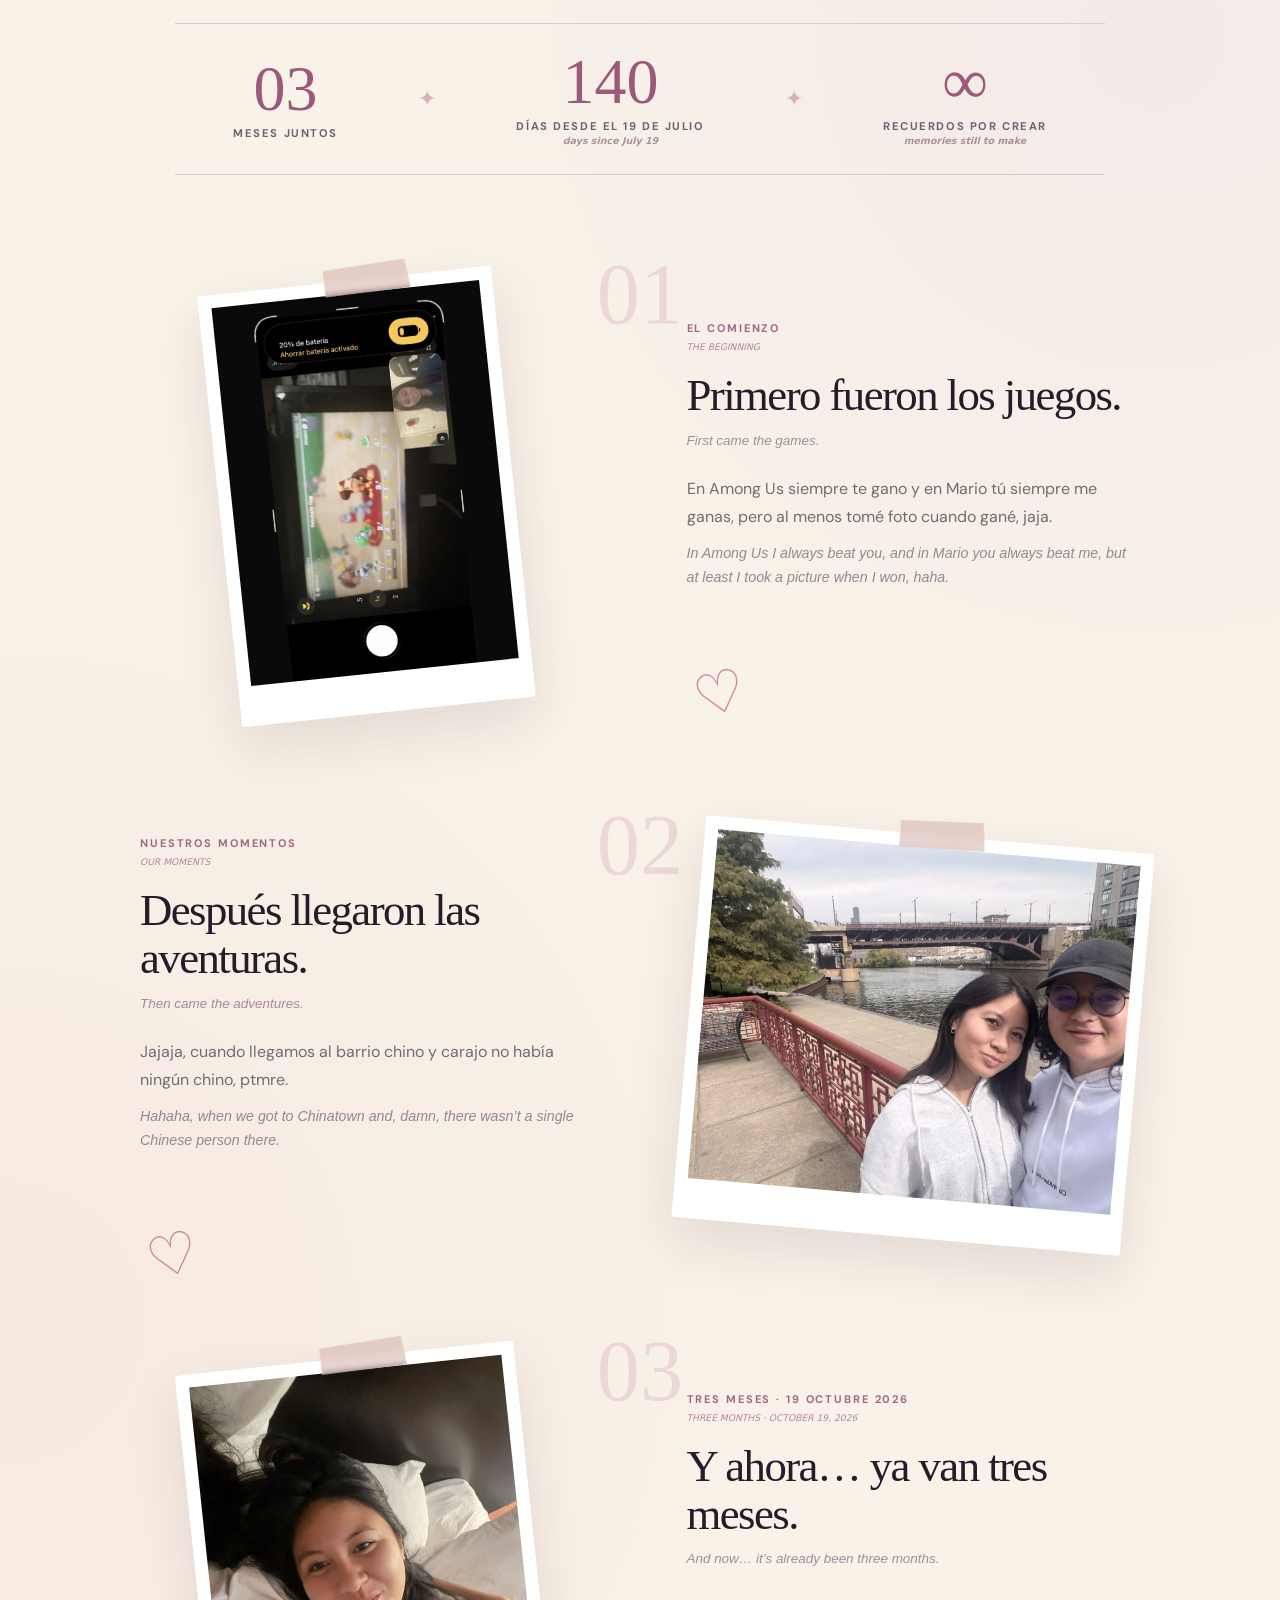
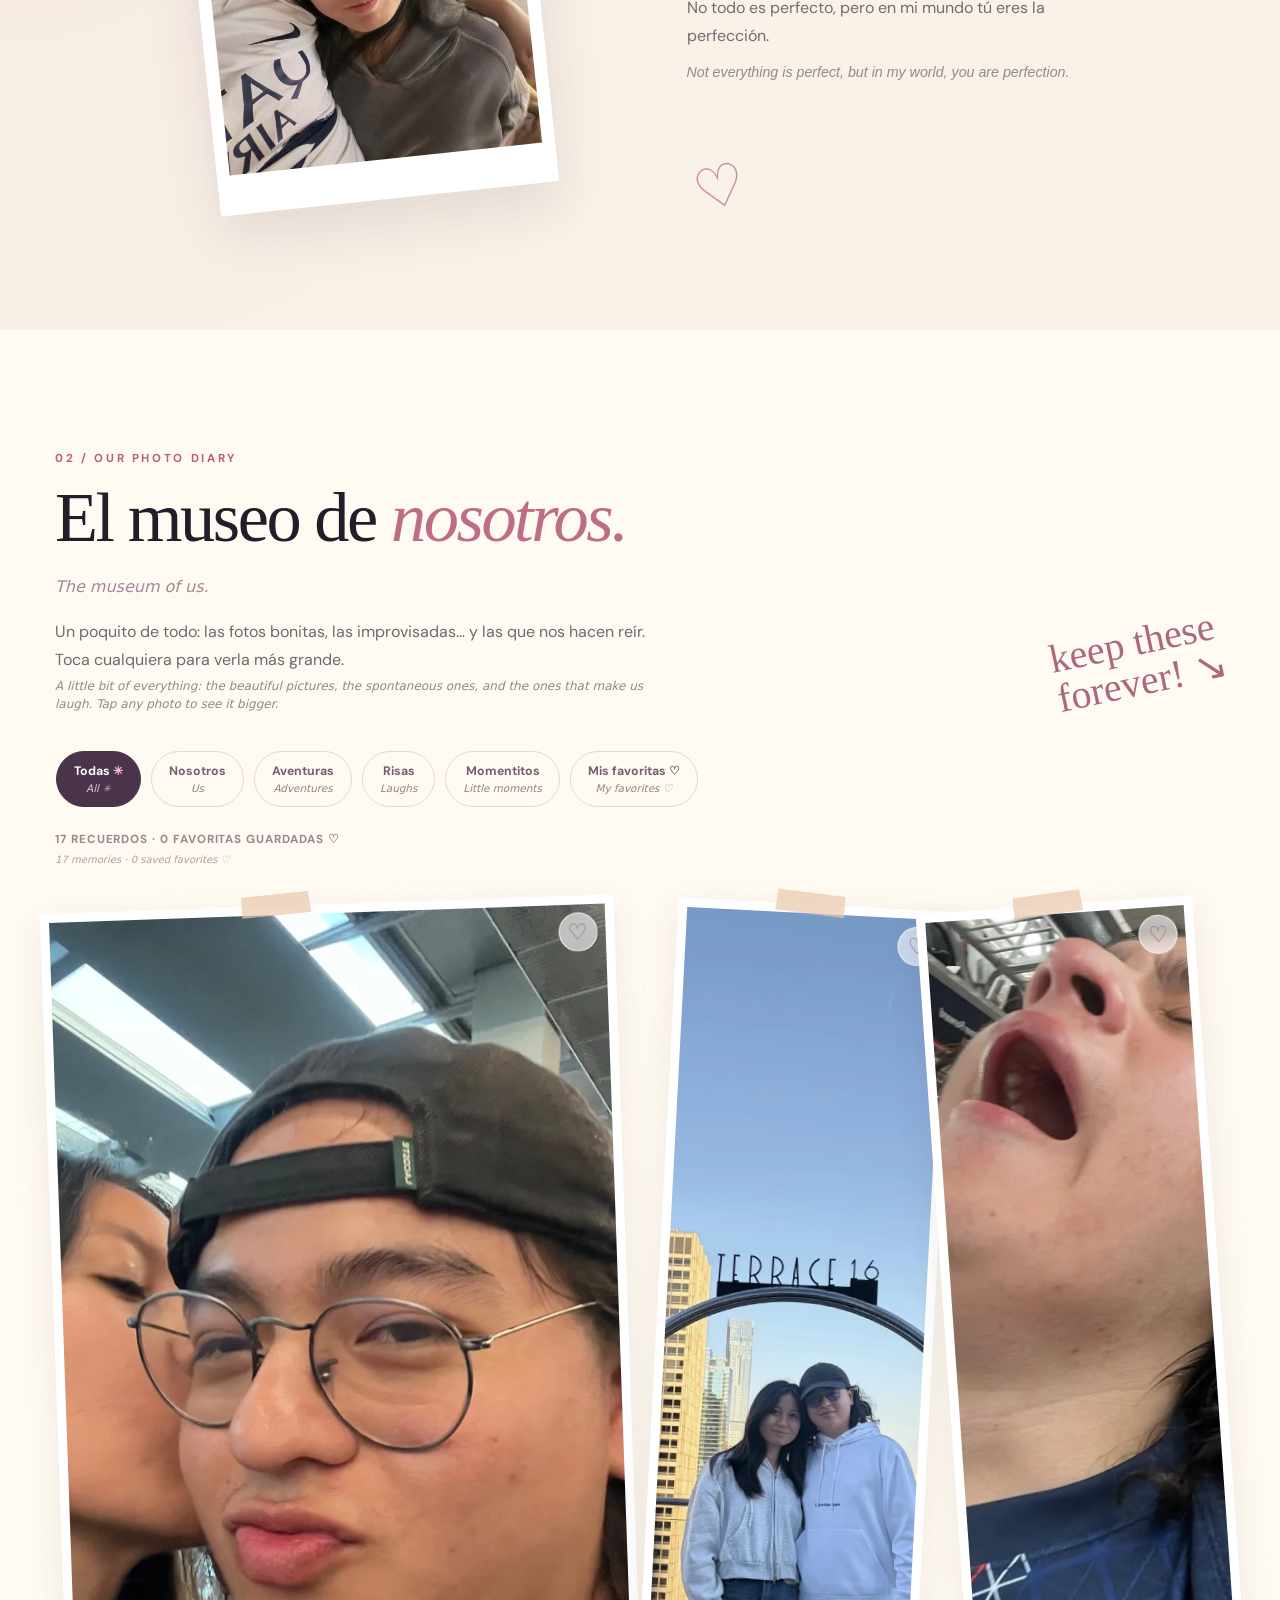
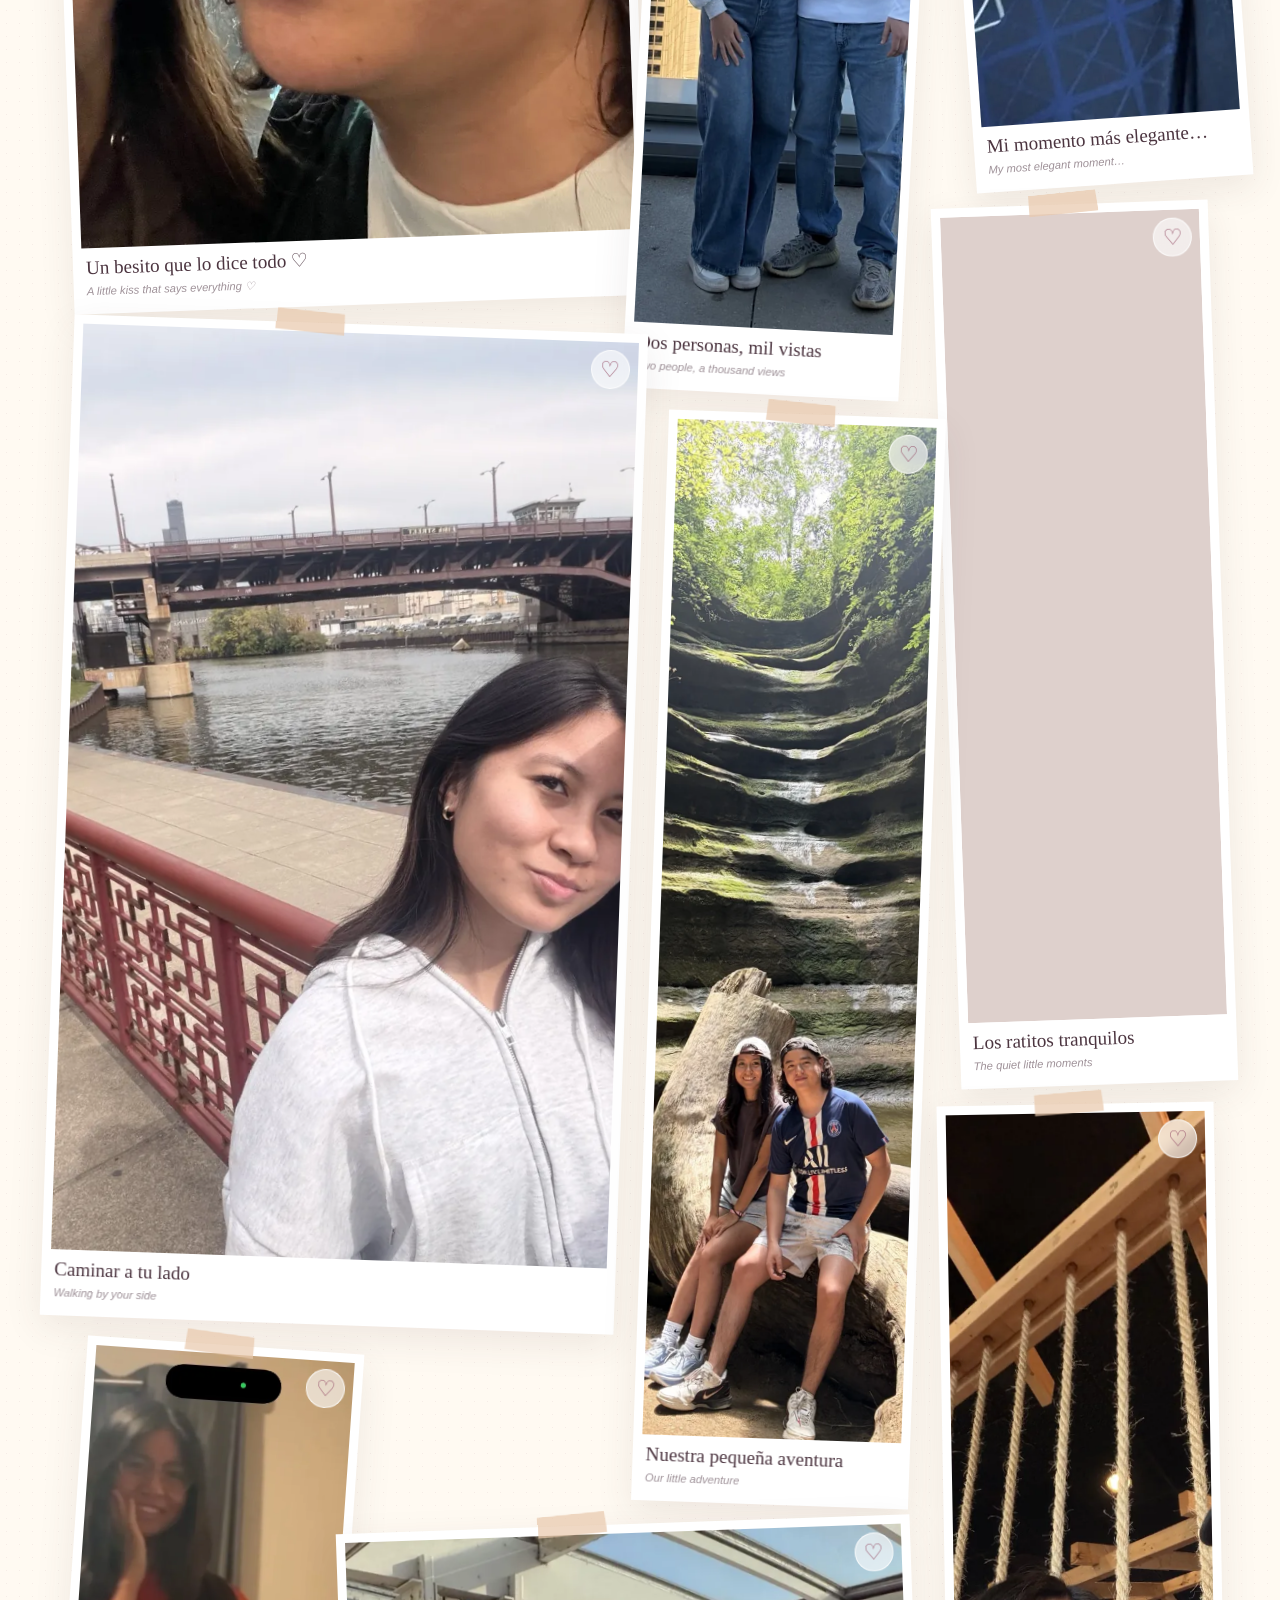
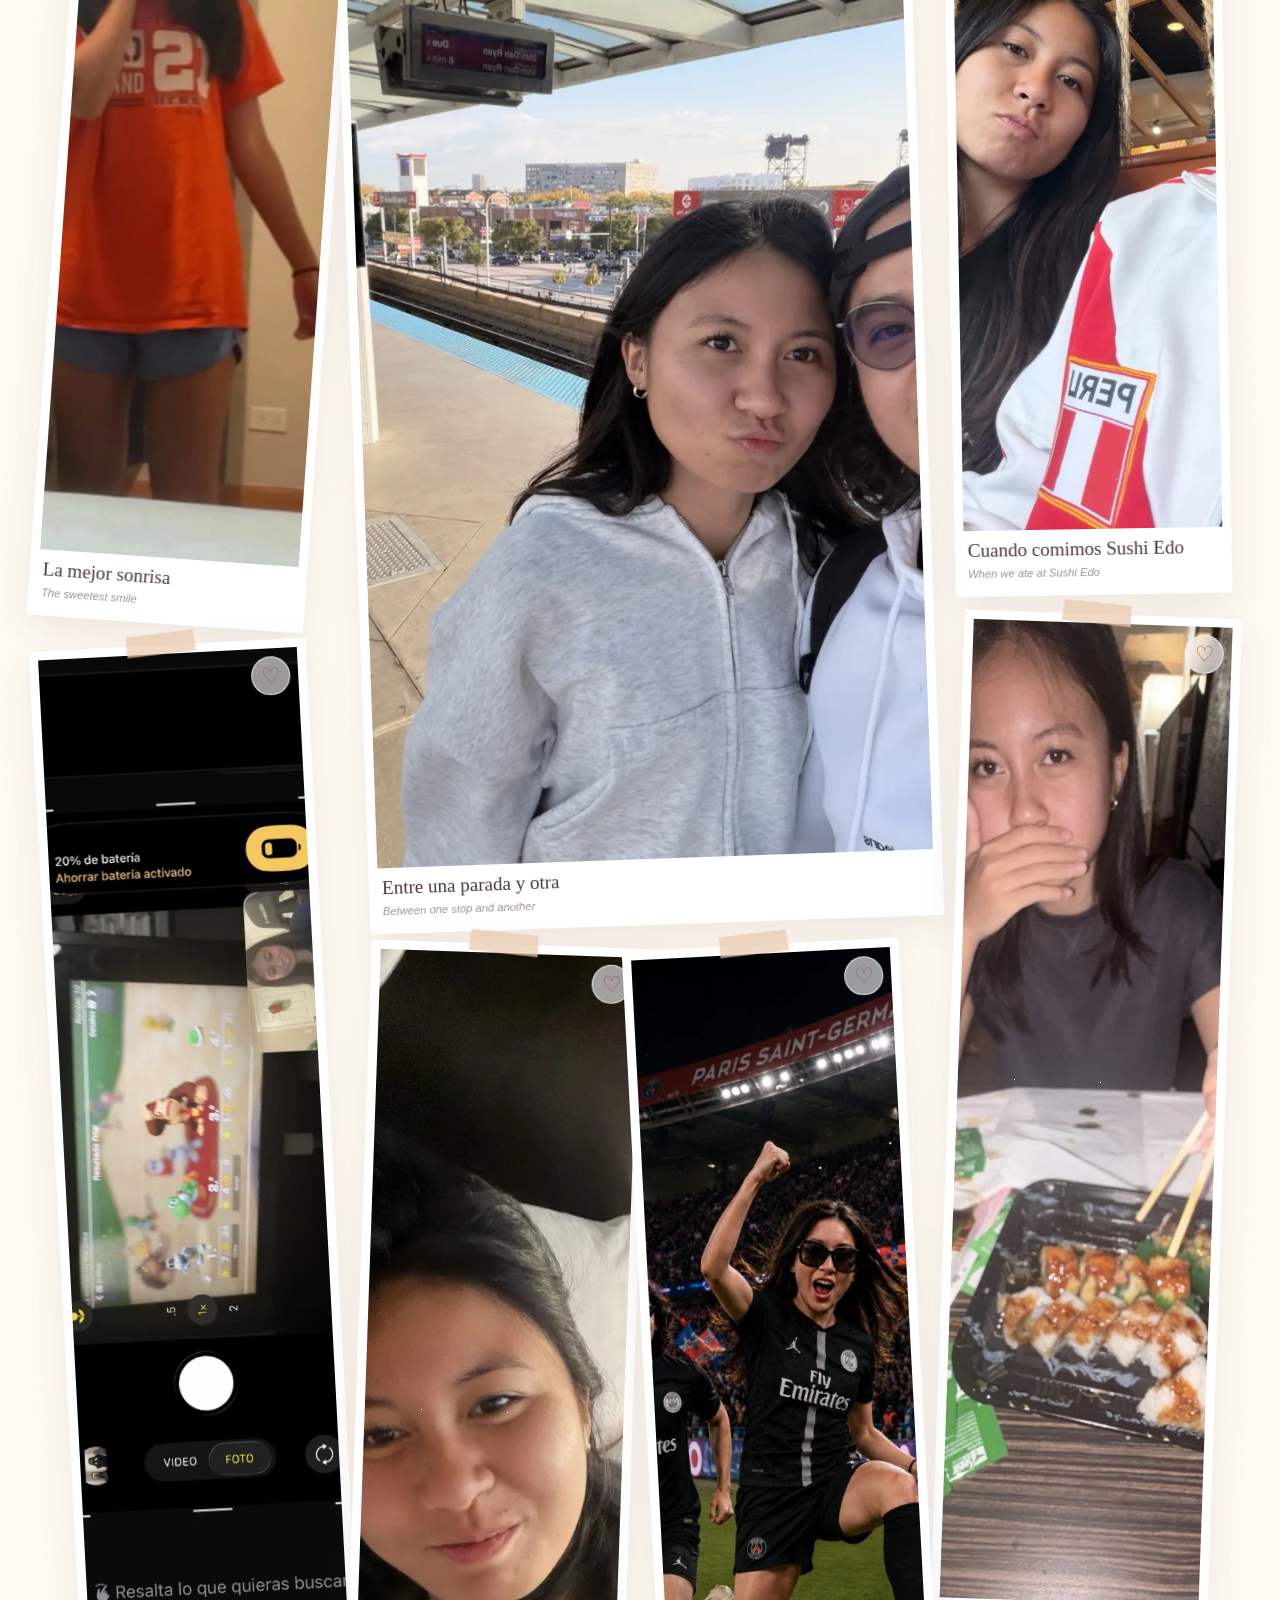
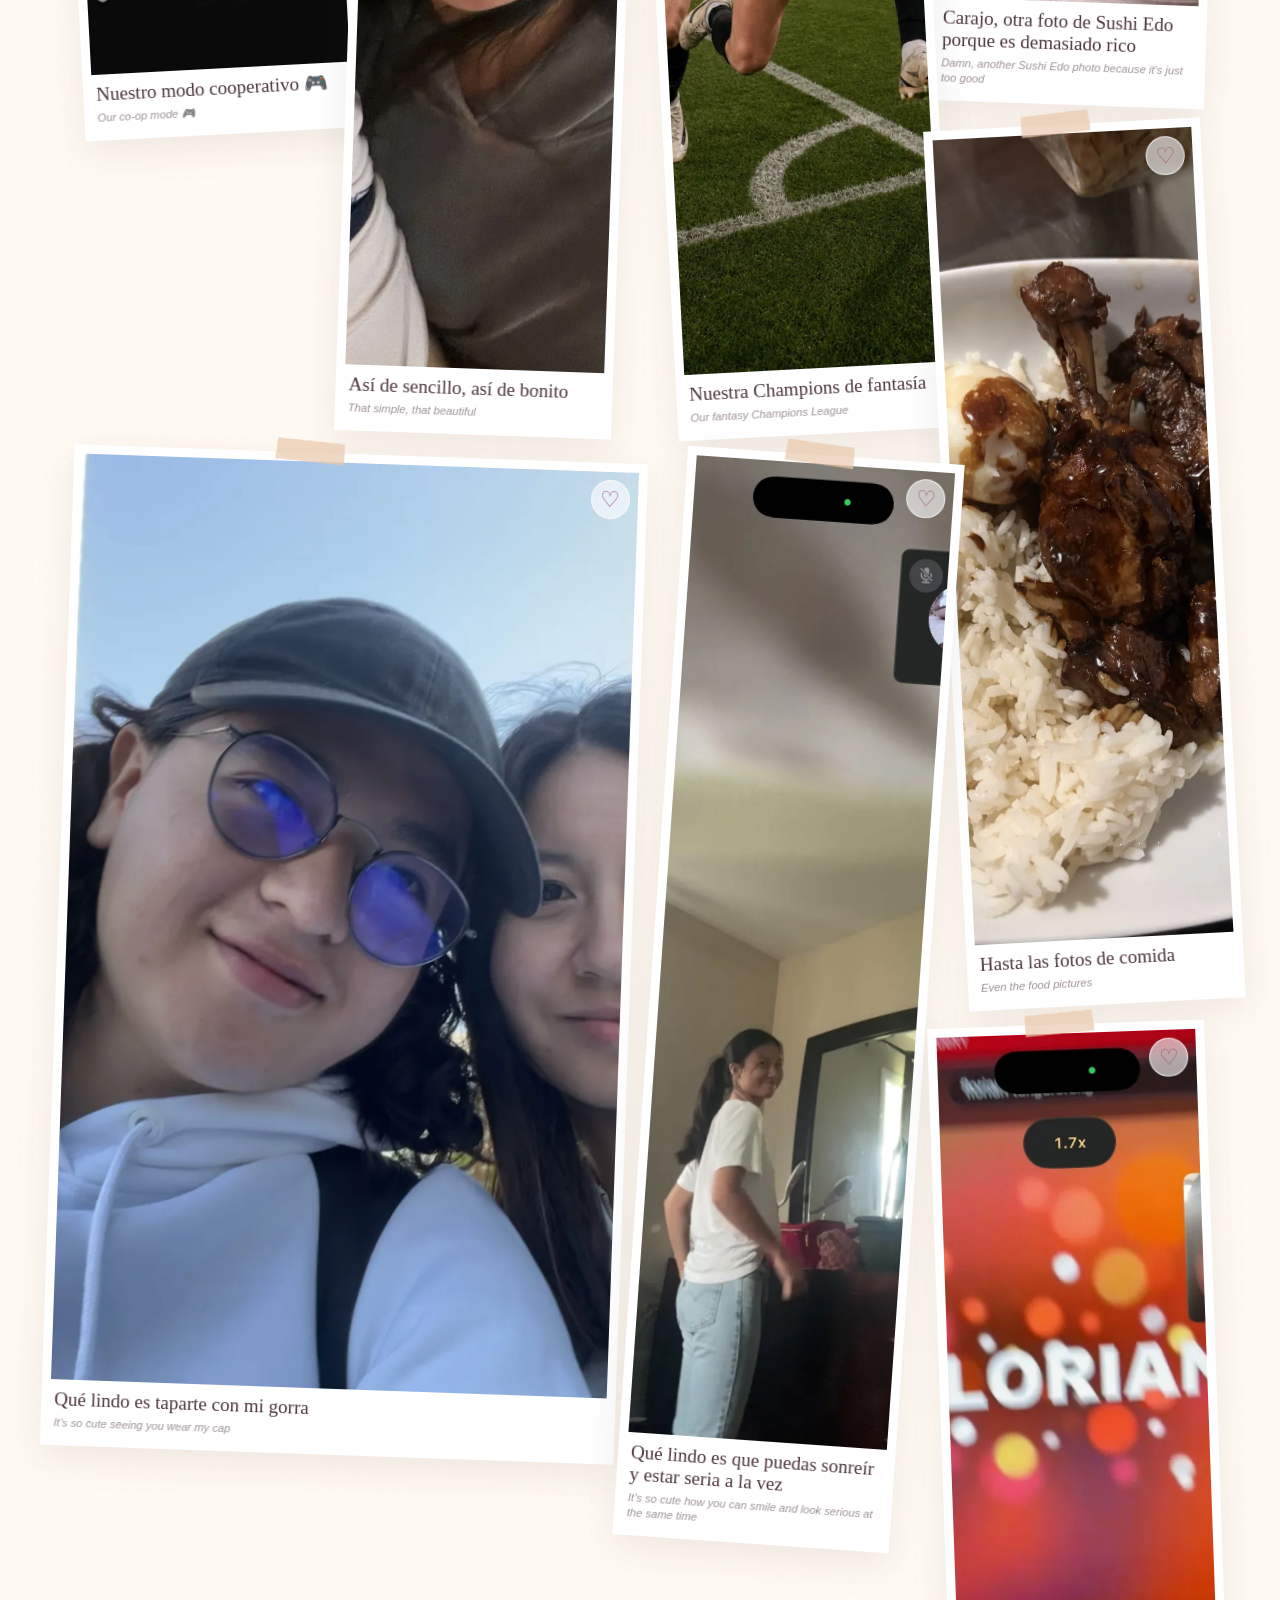
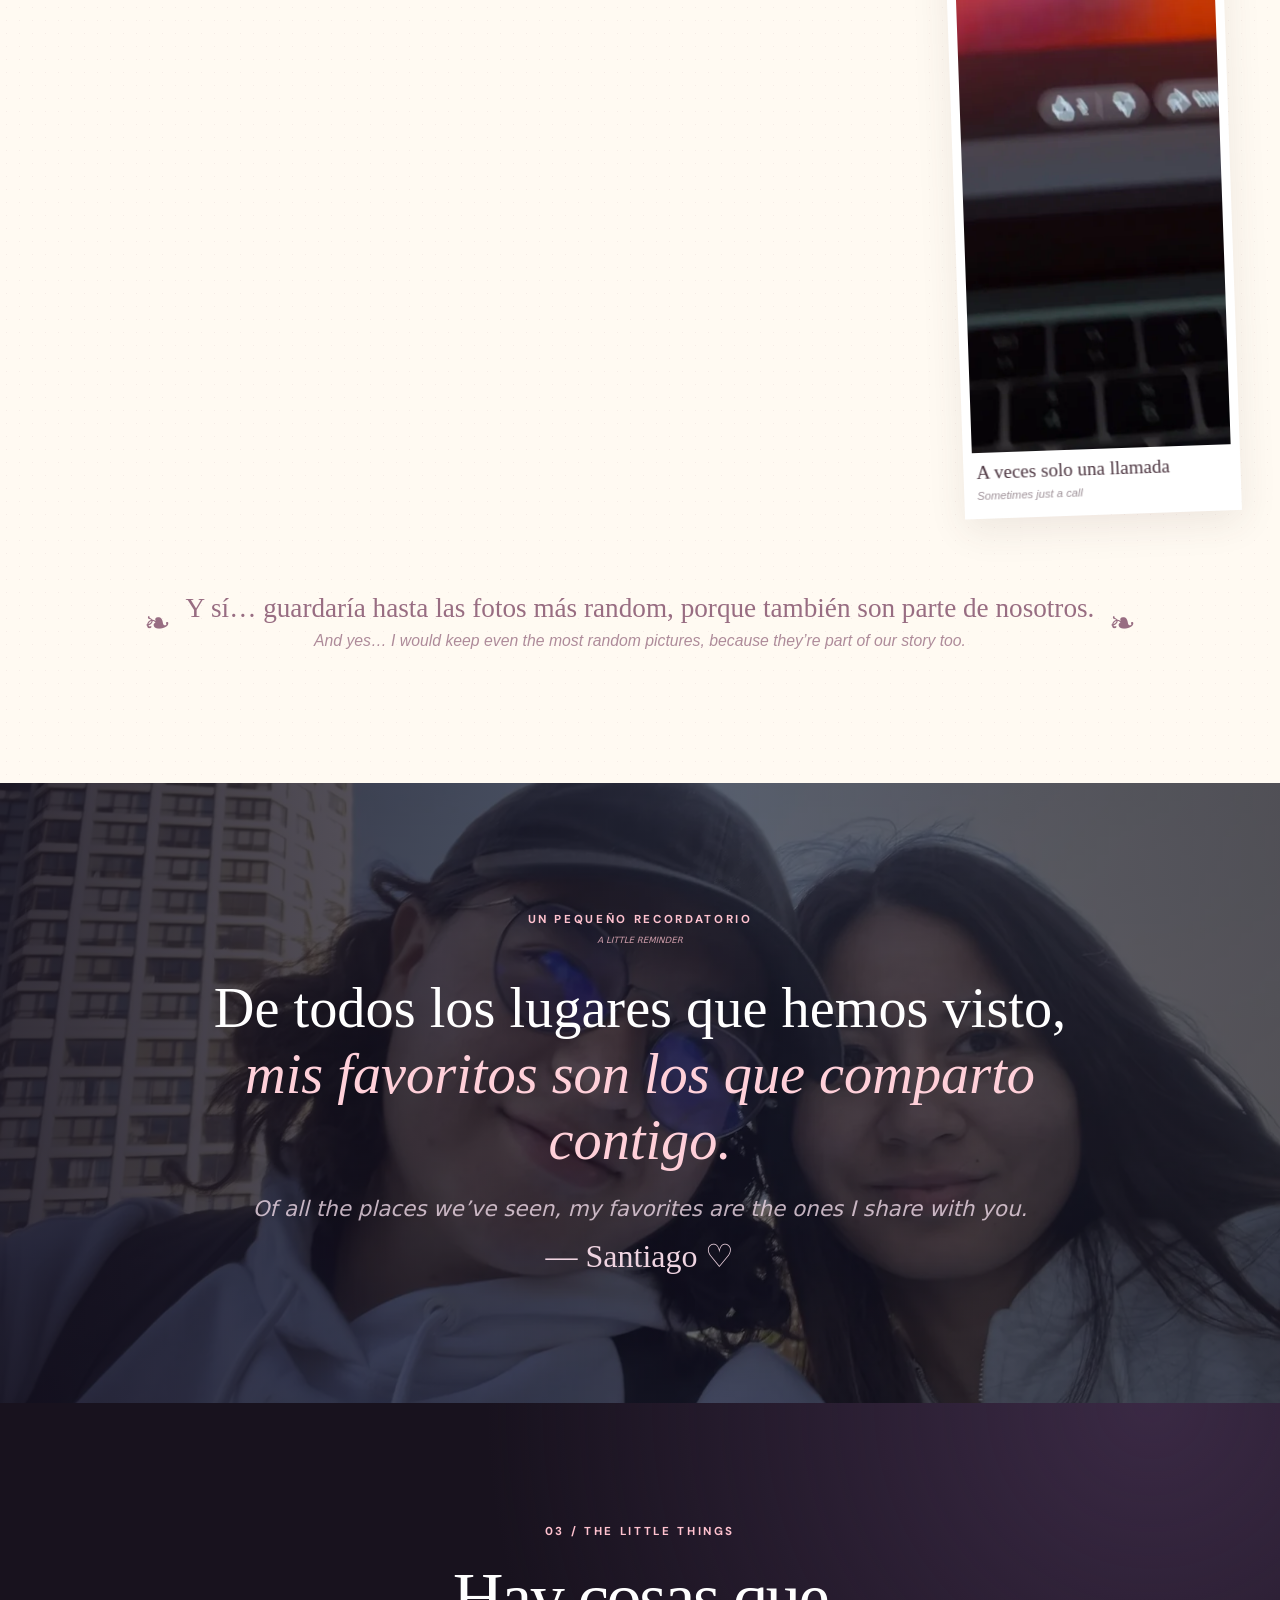
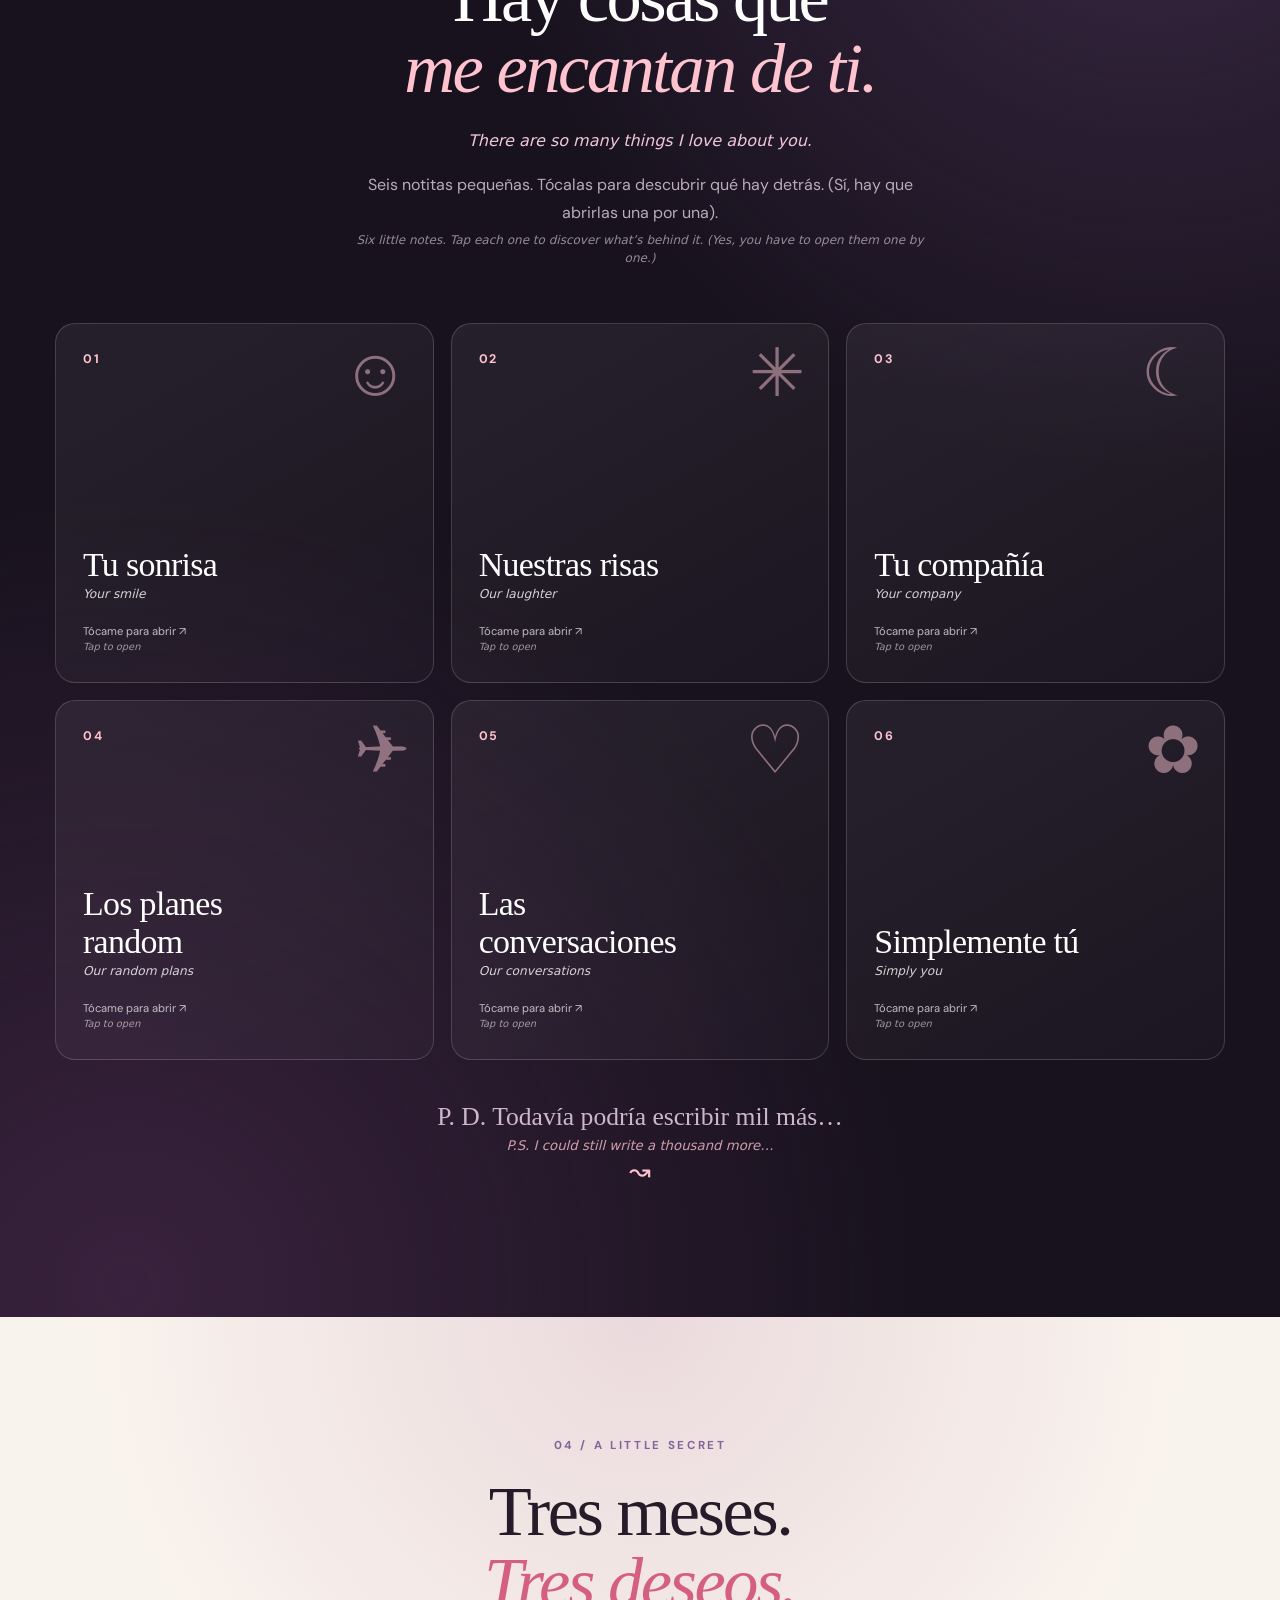
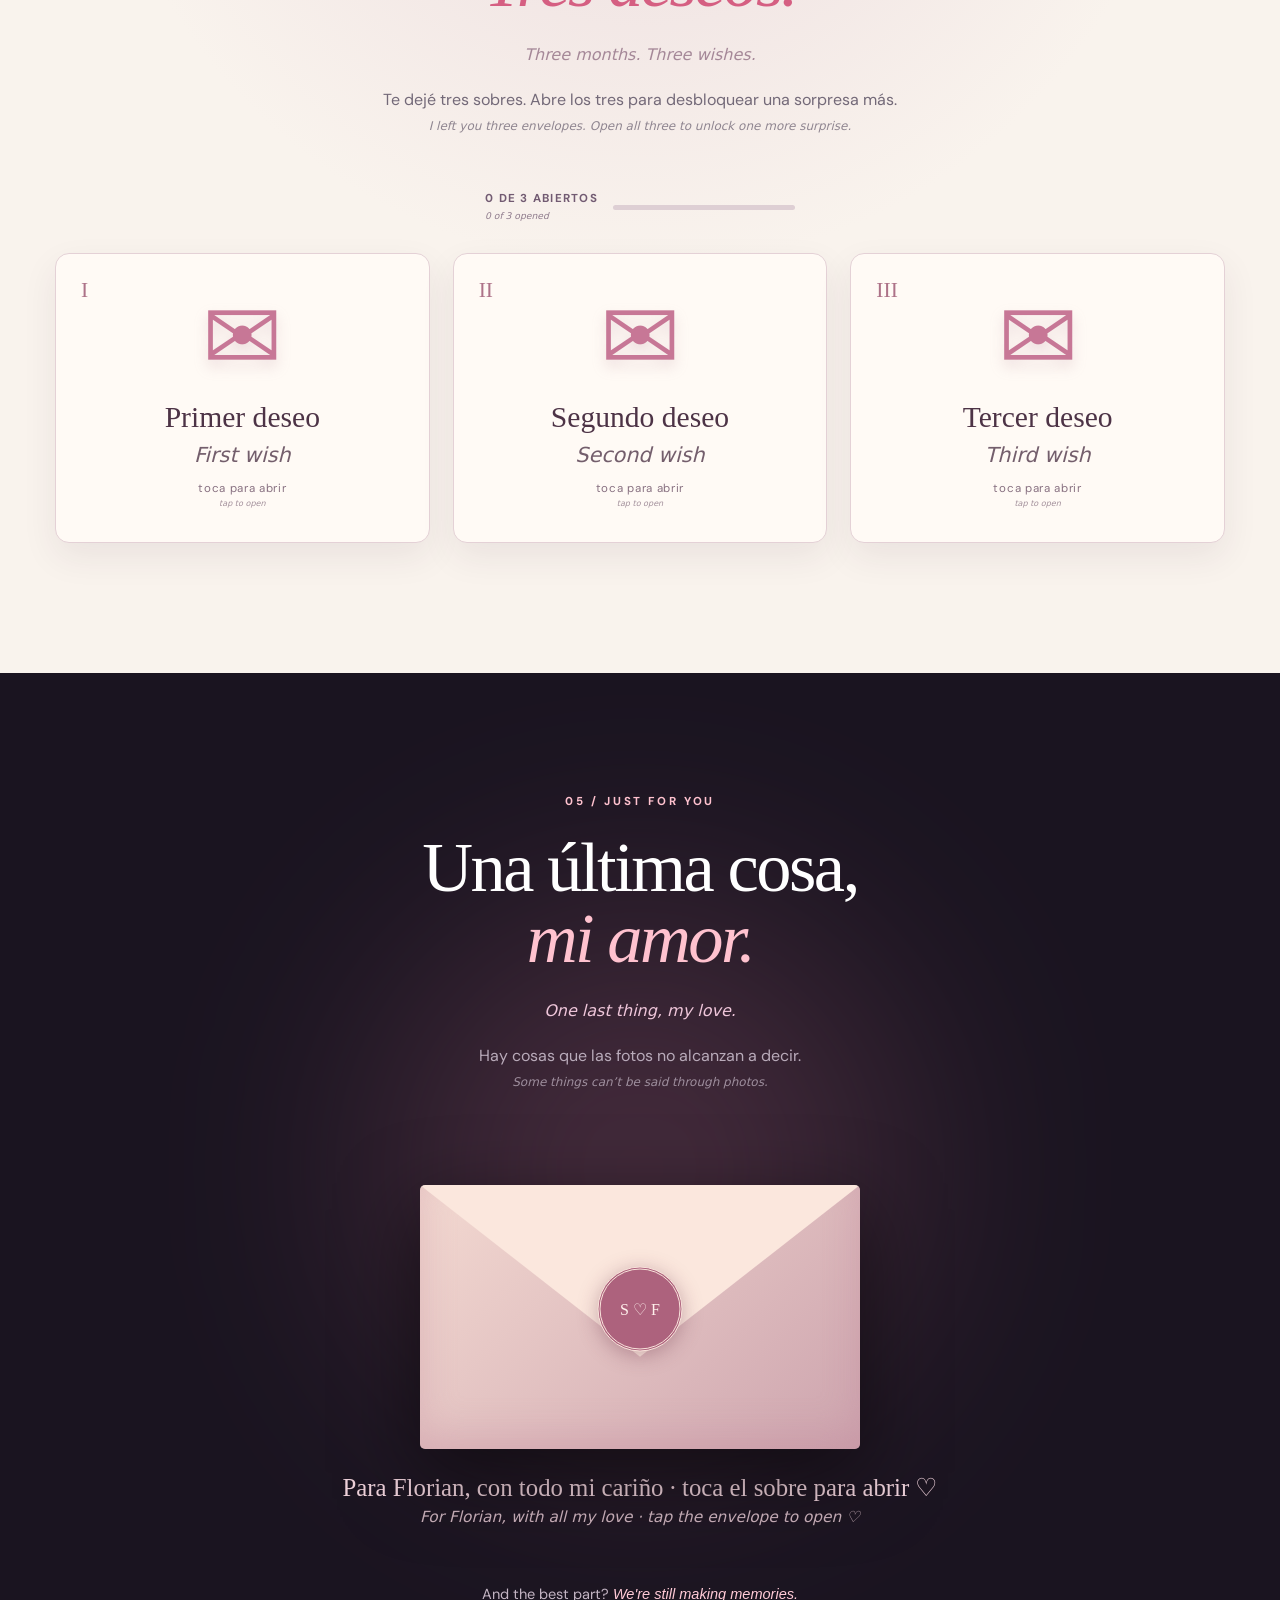
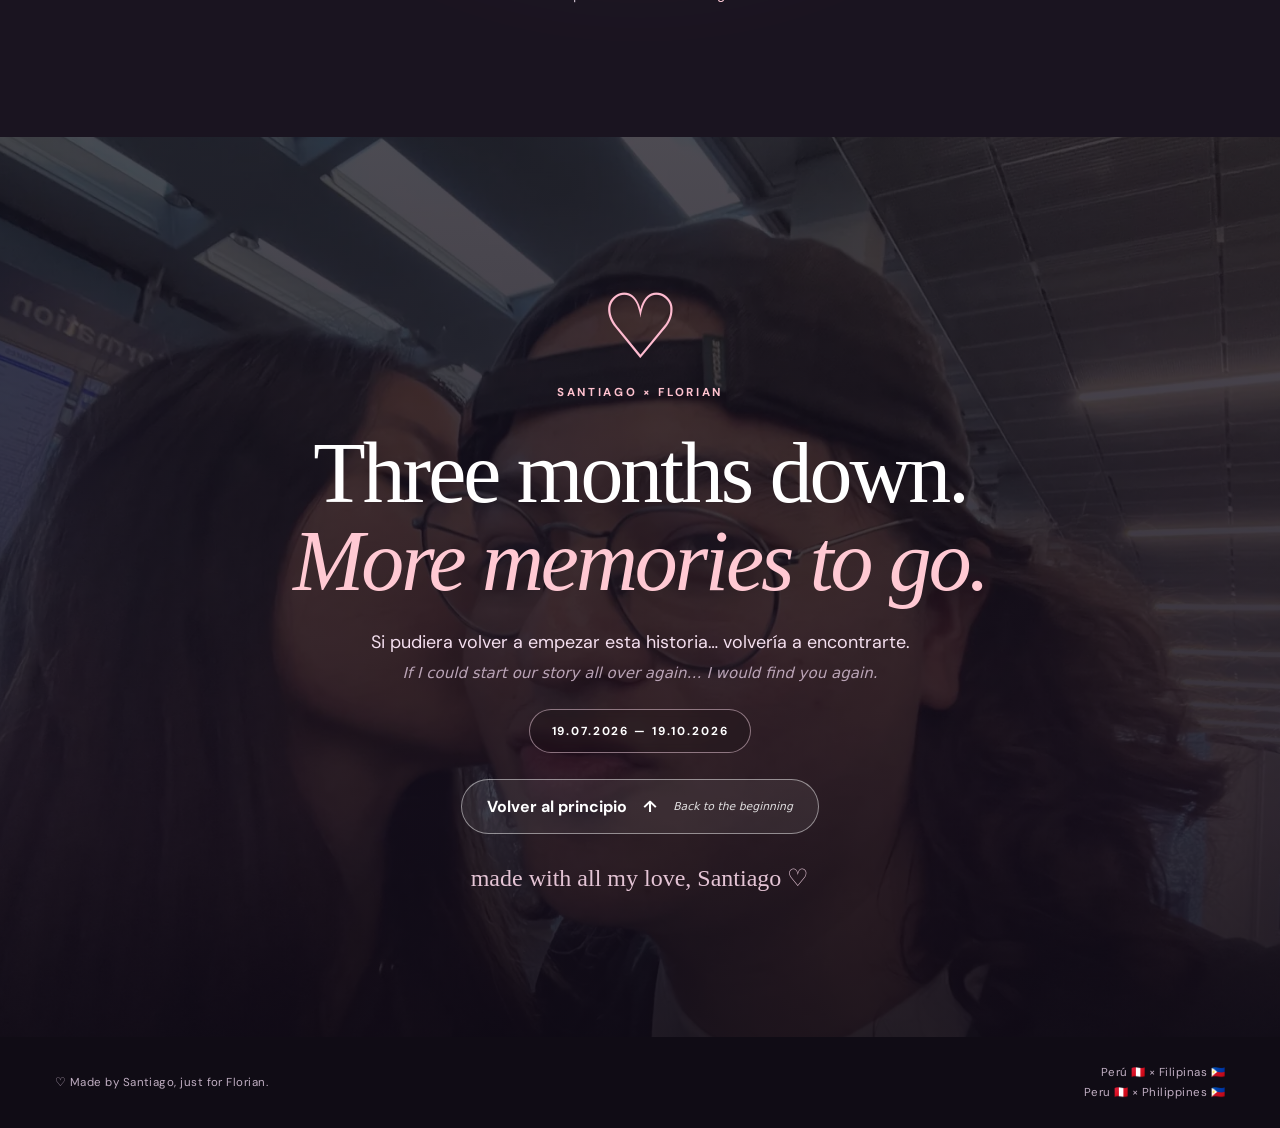
==== commit 6e0e38f9: "Complete paired English labels across memory cards and envelopes" ====
--- a/tres-meses/index.html
+++ b/tres-meses/index.html
@@ -122,11 +122,11 @@
         <div class="center-heading reveal"><span class="eyebrow pink">03 / THE LITTLE THINGS</span><h2>Hay cosas que<br><em>me encantan de ti.</em></h2><p class="heading-en bilingual-en" lang="en">There are so many things I love about you.</p><p>Seis notitas pequeñas. Tócalas para descubrir qué hay detrás. (Sí, hay que abrirlas una por una).<span class="text-en bilingual-en" lang="en">Six little notes. Tap each one to discover what’s behind it. (Yes, you have to open them one by one.)</span></p></div>
         <div class="reasons-grid" id="reasonsGrid">
           <button class="reason-card reveal" type="button" aria-expanded="false"><span class="reason-front"><i>01</i><span>Tu sonrisa<span class="text-en bilingual-en" lang="en">Your smile</span></span><b>☺</b><small>Tócame para abrir ↗<span class="text-en bilingual-en" lang="en">Tap to open</span></small></span><span class="reason-back"><span class="reason-es">Porque la veo y me derrito.</span><span class="reason-en">Because I see her and I melt.</span><b>♡</b></span></button>
-          <button class="reason-card reveal" type="button" aria-expanded="false"><span class="reason-front"><i>02</i><span>Nuestras risas<span class="text-en bilingual-en" lang="en">Our laughter</span></span><b>✳</b><small>Tócame para abrir ↗</small></span><span class="reason-back"><span class="reason-es">Porque contigo hasta mis momentos más ridículos terminan siendo recuerdos favoritos.</span><span class="reason-en">Because with you, even my most ridiculous moments turn into favorite memories.</span><b>♡</b></span></button>
-          <button class="reason-card reveal" type="button" aria-expanded="false"><span class="reason-front"><i>03</i><span>Tu compañía<span class="text-en bilingual-en" lang="en">Your company</span></span><b>☾</b><small>Tócame para abrir ↗</small></span><span class="reason-back"><span class="reason-es">Porque todo se siente tranquilo cuando estoy a tu lado.</span><span class="reason-en">Because everything feels peaceful when I’m by your side.</span><b>♡</b></span></button>
-          <button class="reason-card reveal" type="button" aria-expanded="false"><span class="reason-front"><i>04</i><span>Los planes random<span class="text-en bilingual-en" lang="en">Our random plans</span></span><b>✈</b><small>Tócame para abrir ↗</small></span><span class="reason-back"><span class="reason-es">Porque no importa que vivamos lejos: nuestro amor haría que hasta yo fuera a Marte si tú vivieras ahí.</span><span class="reason-en">Because it doesn’t matter that we live far away: our love would make me go even to Mars if you lived there.</span><b>♡</b></span></button>
-          <button class="reason-card reveal" type="button" aria-expanded="false"><span class="reason-front"><i>05</i><span>Las conversaciones<span class="text-en bilingual-en" lang="en">Our conversations</span></span><b>♡</b><small>Tócame para abrir ↗</small></span><span class="reason-back"><span class="reason-es">Porque siempre queda algo por contarte, aunque ya llevemos horas hablando.</span><span class="reason-en">Because there’s always something left to tell you, even after hours of talking.</span><b>♡</b></span></button>
-          <button class="reason-card reveal" type="button" aria-expanded="false"><span class="reason-front"><i>06</i><span>Simplemente tú<span class="text-en bilingual-en" lang="en">Simply you</span></span><b>✿</b><small>Tócame para abrir ↗</small></span><span class="reason-back"><span class="reason-es">Porque no necesito inventar una razón complicada. Me haces feliz siendo tú.</span><span class="reason-en">Because I don’t need to invent a complicated reason. You make me happy just by being you.</span><b>♡</b></span></button>
+          <button class="reason-card reveal" type="button" aria-expanded="false"><span class="reason-front"><i>02</i><span>Nuestras risas<span class="text-en bilingual-en" lang="en">Our laughter</span></span><b>✳</b><small>Tócame para abrir ↗<span class="text-en bilingual-en" lang="en">Tap to open</span></small></span><span class="reason-back"><span class="reason-es">Porque contigo hasta mis momentos más ridículos terminan siendo recuerdos favoritos.</span><span class="reason-en">Because with you, even my most ridiculous moments turn into favorite memories.</span><b>♡</b></span></button>
+          <button class="reason-card reveal" type="button" aria-expanded="false"><span class="reason-front"><i>03</i><span>Tu compañía<span class="text-en bilingual-en" lang="en">Your company</span></span><b>☾</b><small>Tócame para abrir ↗<span class="text-en bilingual-en" lang="en">Tap to open</span></small></span><span class="reason-back"><span class="reason-es">Porque todo se siente tranquilo cuando estoy a tu lado.</span><span class="reason-en">Because everything feels peaceful when I’m by your side.</span><b>♡</b></span></button>
+          <button class="reason-card reveal" type="button" aria-expanded="false"><span class="reason-front"><i>04</i><span>Los planes random<span class="text-en bilingual-en" lang="en">Our random plans</span></span><b>✈</b><small>Tócame para abrir ↗<span class="text-en bilingual-en" lang="en">Tap to open</span></small></span><span class="reason-back"><span class="reason-es">Porque no importa que vivamos lejos: nuestro amor haría que hasta yo fuera a Marte si tú vivieras ahí.</span><span class="reason-en">Because it doesn’t matter that we live far away: our love would make me go even to Mars if you lived there.</span><b>♡</b></span></button>
+          <button class="reason-card reveal" type="button" aria-expanded="false"><span class="reason-front"><i>05</i><span>Las conversaciones<span class="text-en bilingual-en" lang="en">Our conversations</span></span><b>♡</b><small>Tócame para abrir ↗<span class="text-en bilingual-en" lang="en">Tap to open</span></small></span><span class="reason-back"><span class="reason-es">Porque siempre queda algo por contarte, aunque ya llevemos horas hablando.</span><span class="reason-en">Because there’s always something left to tell you, even after hours of talking.</span><b>♡</b></span></button>
+          <button class="reason-card reveal" type="button" aria-expanded="false"><span class="reason-front"><i>06</i><span>Simplemente tú<span class="text-en bilingual-en" lang="en">Simply you</span></span><b>✿</b><small>Tócame para abrir ↗<span class="text-en bilingual-en" lang="en">Tap to open</span></small></span><span class="reason-back"><span class="reason-es">Porque no necesito inventar una razón complicada. Me haces feliz siendo tú.</span><span class="reason-en">Because I don’t need to invent a complicated reason. You make me happy just by being you.</span><b>♡</b></span></button>
         </div>
         <p class="reasons-footer reveal">P. D. Todavía podría escribir mil más…<span class="text-en bilingual-en" lang="en">P.S. I could still write a thousand more…</span> <span>↝</span></p>
       </div>
@@ -135,11 +135,11 @@
     <section id="sorpresas" class="wishes-section section-light">
       <div class="page-wrap section-space">
         <div class="center-heading reveal"><span class="eyebrow violet">04 / A LITTLE SECRET</span><h2>Tres meses.<br><em>Tres deseos.</em></h2><p class="heading-en bilingual-en" lang="en">Three months. Three wishes.</p><p>Te dejé tres sobres. Abre los tres para desbloquear una sorpresa más.<span class="text-en bilingual-en" lang="en">I left you three envelopes. Open all three to unlock one more surprise.</span></p></div>
-        <div class="wishes-count reveal"><span id="wishesCounter">0 de 3 abiertos</span><div class="wishes-track" aria-hidden="true"><div id="wishesBar"></div></div></div>
+        <div class="wishes-count reveal"><span id="wishesCounter">0 de 3 abiertos<span class="bilingual-en" lang="en">0 of 3 opened</span></span><div class="wishes-track" aria-hidden="true"><div id="wishesBar"></div></div></div>
         <div class="wishes-grid">
           <button class="wish-card reveal" data-wish="0" type="button" aria-expanded="false"><span class="wish-front"><span class="wish-number">I</span><span class="envelope-art" aria-hidden="true">✉</span><b>Primer deseo<span class="text-en bilingual-en" lang="en">First wish</span></b><small>toca para abrir<span class="text-en bilingual-en" lang="en">tap to open</span></small></span><span class="wish-message">Que sigamos haciendo extraordinarios hasta los días más normales.<span class="text-en bilingual-en" lang="en">May we keep making even the most ordinary days extraordinary.</span> <b>♡</b></span></button>
-          <button class="wish-card reveal" data-wish="1" type="button" aria-expanded="false"><span class="wish-front"><span class="wish-number">II</span><span class="envelope-art" aria-hidden="true">✉</span><b>Segundo deseo<span class="text-en bilingual-en" lang="en">Second wish</span></b><small>toca para abrir</small></span><span class="wish-message">Que nunca nos falten conversaciones, paciencia y ganas de seguir conociéndonos.<span class="text-en bilingual-en" lang="en">May we never run out of conversations, patience, or the desire to keep getting to know each other.</span> <b>♡</b></span></button>
-          <button class="wish-card reveal" data-wish="2" type="button" aria-expanded="false"><span class="wish-front"><span class="wish-number">III</span><span class="envelope-art" aria-hidden="true">✉</span><b>Tercer deseo<span class="text-en bilingual-en" lang="en">Third wish</span></b><small>toca para abrir</small></span><span class="wish-message">Que cuando lleguen más meses, todavía tengamos mil fotografías nuevas por guardar.<span class="text-en bilingual-en" lang="en">May we have a thousand more pictures to keep as more months go by.</span> <b>♡</b></span></button>
+          <button class="wish-card reveal" data-wish="1" type="button" aria-expanded="false"><span class="wish-front"><span class="wish-number">II</span><span class="envelope-art" aria-hidden="true">✉</span><b>Segundo deseo<span class="text-en bilingual-en" lang="en">Second wish</span></b><small>toca para abrir<span class="text-en bilingual-en" lang="en">tap to open</span></small></span><span class="wish-message">Que nunca nos falten conversaciones, paciencia y ganas de seguir conociéndonos.<span class="text-en bilingual-en" lang="en">May we never run out of conversations, patience, or the desire to keep getting to know each other.</span> <b>♡</b></span></button>
+          <button class="wish-card reveal" data-wish="2" type="button" aria-expanded="false"><span class="wish-front"><span class="wish-number">III</span><span class="envelope-art" aria-hidden="true">✉</span><b>Tercer deseo<span class="text-en bilingual-en" lang="en">Third wish</span></b><small>toca para abrir<span class="text-en bilingual-en" lang="en">tap to open</span></small></span><span class="wish-message">Que cuando lleguen más meses, todavía tengamos mil fotografías nuevas por guardar.<span class="text-en bilingual-en" lang="en">May we have a thousand more pictures to keep as more months go by.</span> <b>♡</b></span></button>
         </div>
         <div class="bonus-message" id="bonusMessage" role="status" aria-live="polite"><div aria-hidden="true">✧ ♡ ✧</div><strong>La sorpresa eres tú, Florian.<span class="text-en bilingual-en" lang="en">The surprise is you, Florian.</span></strong><p>Gracias por ser parte de mis días. Ahora sí… queda una última cosa para ti.<span class="text-en bilingual-en" lang="en">Thank you for being part of my days. Now… there is one last thing for you.</span></p><a class="button-primary" href="#carta">Leer mi carta <span aria-hidden="true">↗</span><small class="button-en bilingual-en" lang="en">Read my letter</small></a></div>
       </div>
@@ -151,7 +151,7 @@
         <div class="center-heading reveal"><span class="eyebrow pink">05 / JUST FOR YOU</span><h2>Una última cosa,<br><em>mi amor.</em></h2><p class="heading-en bilingual-en" lang="en">One last thing, my love.</p><p>Hay cosas que las fotos no alcanzan a decir.<span class="text-en bilingual-en" lang="en">Some things can’t be said through photos.</span></p></div>
         <div class="envelope-scene reveal" id="envelopeScene"><button class="big-envelope" id="openLetter" type="button" aria-controls="letterPaper" aria-expanded="false" aria-label="Abrir la carta de Santiago para Florian"><span class="envelope-flap"></span><span class="envelope-pocket"></span><span class="envelope-seal">S ♡ F</span></button><span class="envelope-hint" id="envelopeHint">Para Florian, con todo mi cariño · toca el sobre para abrir ♡<span class="text-en bilingual-en" lang="en">For Florian, with all my love · tap the envelope to open ♡</span></span></div>
         <article class="letter-paper" id="letterPaper" aria-hidden="true" tabindex="-1">
-          <div class="paper-top"><span>19 de octubre de 2026</span><span>Una carta para ti ♡<span class="text-en bilingual-en" lang="en">A letter for you ♡</span></span></div>
+          <div class="paper-top"><span>19 de octubre de 2026<span class="bilingual-en" lang="en">October 19, 2026</span></span><span>Una carta para ti ♡<span class="text-en bilingual-en" lang="en">A letter for you ♡</span></span></div>
           <p class="letter-guide"><span>ES</span> Cada oración en español <span class="guide-separator">♡</span> <span>EN</span> English right underneath</p>
           <div class="letter-paragraph">
 <div class="letter-pair"><p class="letter-es" lang="es">Hola, Florian.</p><p class="letter-en" lang="en">Hi, Florian.</p></div>
--- a/tres-meses/style.css
+++ b/tres-meses/style.css
@@ -32,4 +32,89 @@
 .letter-paper .letter-signature .letter-es{font-family:'DM Serif Display',Georgia,serif;font-size:1.16rem}
 .letter-paper .letter-signature .letter-en{font-size:.94rem}
 .letter-paper .letter-signature-name{font:2.7rem/1.2 'Caveat',cursive!important;color:#a45676!important;margin-top:10px!important}
-@media(max-width:650px){.letter-paper .letter-pair .letter-es{font-size:.97rem;line-height:1.72}.letter-paper .letter-pair .letter-en{font-size:.855rem;line-height:1.67}.letter-pair{margin-bottom:17px}.letter-paragraph{margin-bottom:22px;padding-bottom:21px}.letter-guide{font-size:.68rem!important}}+@media(max-width:650px){.letter-paper .letter-pair .letter-es{font-size:.97rem;line-height:1.72}.letter-paper .letter-pair .letter-en{font-size:.855rem;line-height:1.67}.letter-pair{margin-bottom:17px}.letter-paragraph{margin-bottom:22px;padding-bottom:21px}.letter-guide{font-size:.68rem!important}}
+/* Anniversary 3: paired Spanish / English reading styles. */
+.bilingual-en {
+  display:block;
+  margin-top:.28em;
+  font-family:'DM Sans',system-ui,sans-serif;
+  font-size:.75em;
+  line-height:1.52;
+  font-weight:400;
+  font-style:italic;
+  letter-spacing:normal;
+  text-transform:none;
+  opacity:.78;
+}
+.hero-intro-en{color:#f2bfdd;font-size:1rem;margin:13px 0 0;opacity:.94}
+.hero-handwritten .bilingual-en{font-size:.68em;color:#ebc2d9;margin-top:5px}
+.hero-description .bilingual-en{font-size:.89rem;line-height:1.7;color:#e1cde4;margin-top:12px}
+.hero-smallnote .bilingual-en{font-size:.72em}
+.hero-bottom .bilingual-en{font-size:.85em;color:#e3c5d4}
+.site-header .nav-en{font-size:.65em;line-height:1.4;color:#edc6da;opacity:.9}
+.nav-pill .nav-en{color:inherit}
+.button-en{font-size:.68em;margin-top:2px;opacity:.85}
+.button-primary,.button-secondary{flex-wrap:wrap}
+.heading-en{font-style:italic!important;font-size:1rem!important;line-height:1.6!important;max-width:550px;margin:2px auto 18px!important;color:#a58898!important;opacity:1}
+.section-dark .heading-en{color:#efc6da!important}
+.count-strip .bilingual-en{font-size:.85em!important;letter-spacing:normal!important;line-height:1.3!important;color:#947987!important;text-transform:none!important}
+.tiny-label .bilingual-en{font-size:.83em;margin-top:3px}
+.story-copy h3 .text-es,.story-copy h3 .text-en{display:block}
+.story-copy h3 .text-en{font-family:'DM Sans',sans-serif;font-style:italic;letter-spacing:normal;font-size:.3em;line-height:1.6;margin-top:10px;color:#a58a9a}
+.story-copy p .text-es,.story-copy p .text-en{display:block}
+.story-copy p .text-en{font-size:.89em;line-height:1.7;margin-top:10px;font-style:italic;color:#9a8590}
+.filter-chip .chip-en{display:block;font-size:.65rem;line-height:1.35;letter-spacing:normal;text-transform:none;margin-top:2px;font-weight:400}
+.gallery-status .bilingual-en{font-size:.86em}
+.photo-card{grid-row:span 30;padding-bottom:15px}
+.photo-card--tall{grid-row:span 37}
+.photo-card--wide{grid-row:span 34}
+.photo-open .photo-caption{flex:0 0 auto;font-family:'Caveat',cursive;white-space:normal;overflow:visible;max-width:100%;padding:9px 4px 0;line-height:1.15;text-overflow:clip}
+.photo-caption .caption-es{display:block;font-size:1.19rem;color:#4c3540}
+.photo-caption .caption-en{display:block;margin:5px 0 0;font:italic .7rem/1.35 'DM Sans',sans-serif;color:#83727b}
+.lightbox-footer #lightboxCaption .caption-es{display:block;font:1.5rem/1.1 'Caveat',cursive}
+.lightbox-footer #lightboxCaption .caption-en{display:block;font:italic .82rem/1.45 'DM Sans',sans-serif;color:#e1cede;margin-top:5px}
+.photo-empty .bilingual-en{font-size:.8em}
+.album-outro .bilingual-en{font:italic .58em/1.5 'DM Sans',sans-serif}
+.photostrip-content p .bilingual-en{font-size:.38em;color:#f4deec;margin-top:19px}
+.reasons-section .center-heading h2 + .heading-en{margin-top:12px!important}
+.reason-card{height:360px}
+.reason-front>span .bilingual-en{font-size:.36em;line-height:1.4;opacity:.8}
+.reason-front small .bilingual-en{font-size:.88em}
+.reason-back{font-size:clamp(1.3rem,1.9vw,2rem);line-height:1.21;justify-content:center}
+.reason-back .reason-es,.reason-back .reason-en{display:block}
+.reason-back .reason-en{font:italic .82rem/1.5 'DM Sans',sans-serif;color:#775a66;margin-top:13px}
+.reason-back b{font-size:2.6rem;margin-top:5px}
+.reasons-footer .bilingual-en{font-size:.52em}
+.wish-front .bilingual-en{font-size:.7em}
+.wish-message .bilingual-en{font:italic .6em/1.45 'DM Sans',sans-serif;margin-top:10px}
+.wish-card{height:290px}
+.wishes-count .bilingual-en{font-size:.8em}
+.bonus-message strong .bilingual-en{font-size:.5em}
+.bonus-message p .bilingual-en{font-size:.82em}
+.envelope-hint .bilingual-en{font-size:.62em}
+.paper-top .bilingual-en{font-size:.85em}
+.final-content p .bilingual-en{font-size:.84em;color:#e1c9df}
+.site-footer .footer-bilingual{display:flex;flex-direction:column;gap:5px;align-items:flex-end}
+.site-footer .footer-bilingual .bilingual-en{font-size:.94em;opacity:.75}
+@media (max-width:760px){
+  .photo-card{grid-row:span 32}
+  .photo-card--tall{grid-row:span 40}
+  .photo-card--wide{grid-row:span 38}
+  .photo-caption .caption-es{font-size:1.03rem}
+  .photo-caption .caption-en{font-size:.67rem}
+  .reason-card{height:350px}
+  .reason-back{font-size:1.2rem}
+  .reason-back .reason-en{font-size:.76rem}
+  .wish-card{height:295px}
+  .site-footer .footer-bilingual{align-items:center}
+}
+@media(max-width:420px){
+  .photo-card{grid-row:span 35}
+  .photo-card--tall{grid-row:span 44}
+  .photo-card--wide{grid-row:span 40}
+  .reason-card{height:380px}
+  .reason-back{font-size:1.13rem}
+  .reason-back .reason-en{font-size:.69rem;line-height:1.4}
+  .reason-front>span{font-size:1.45rem}
+  .story-copy h3 .text-en{font-size:.39em}
+}
